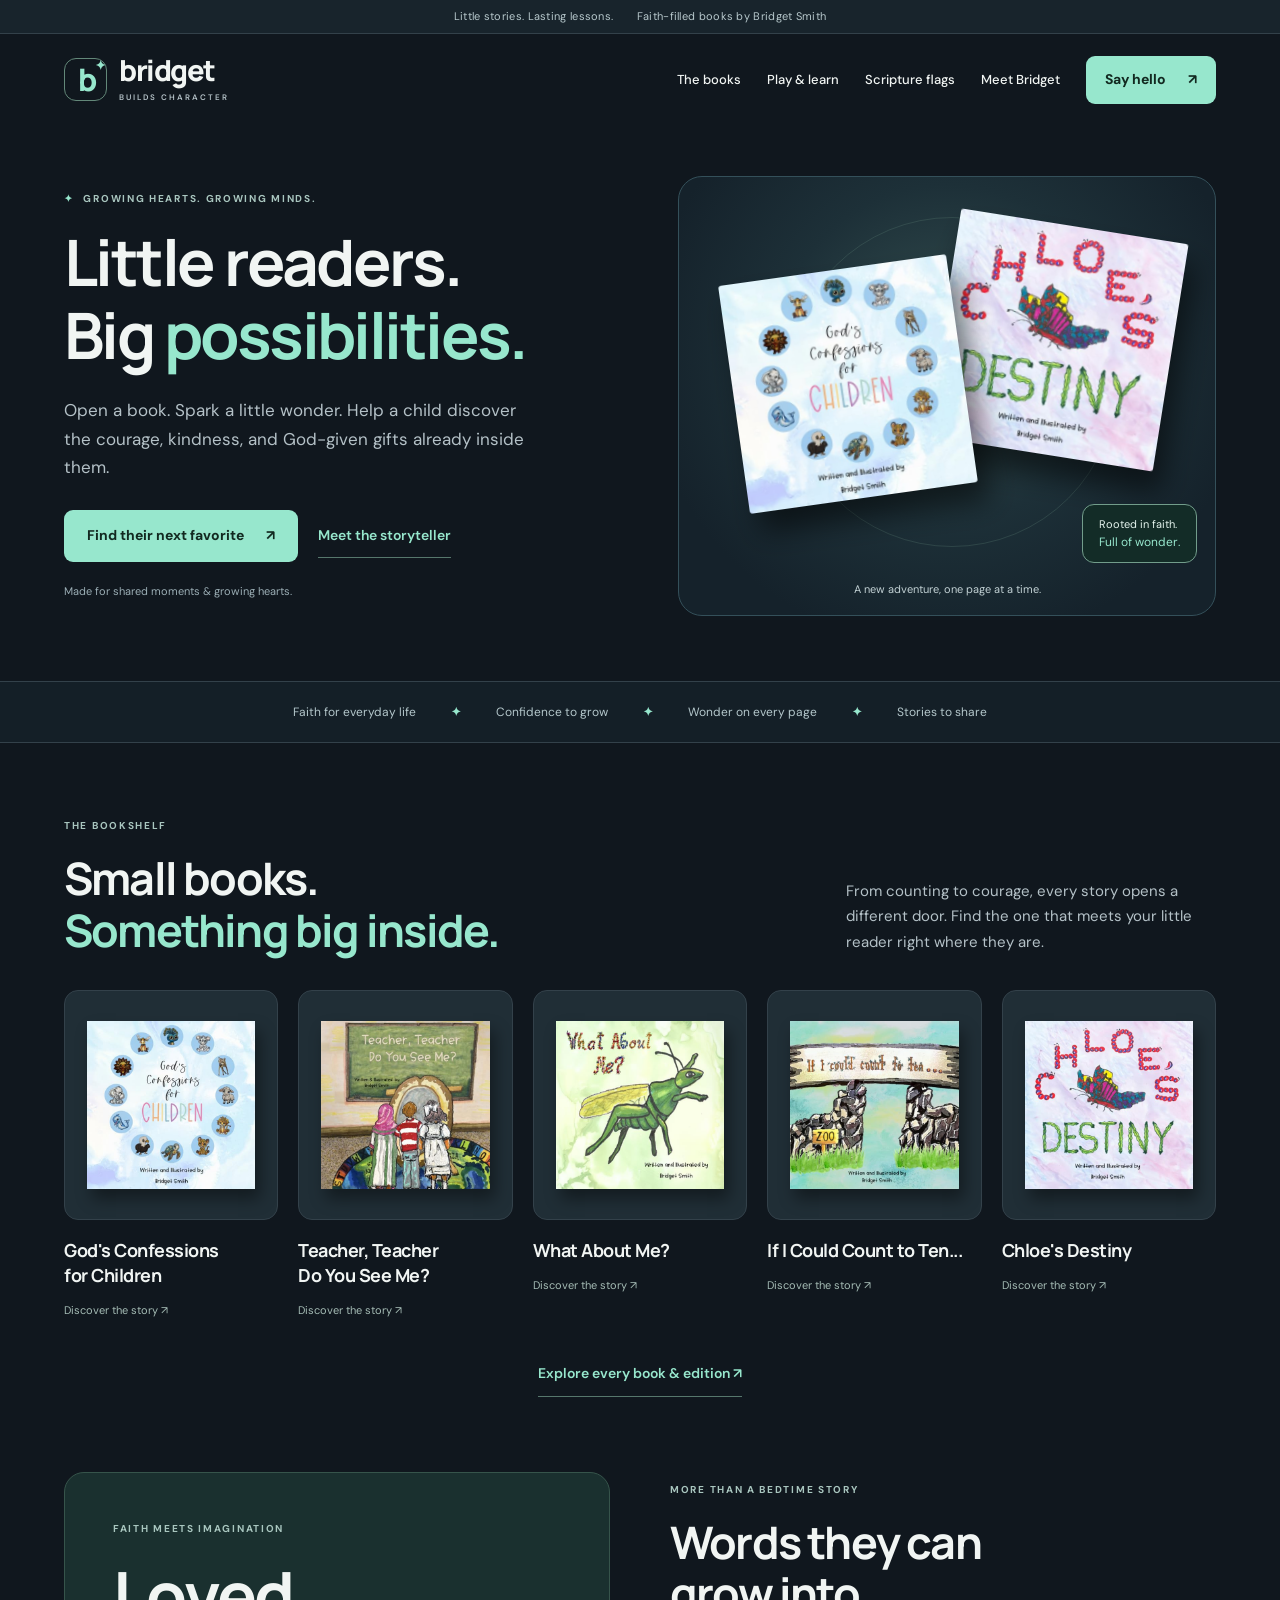
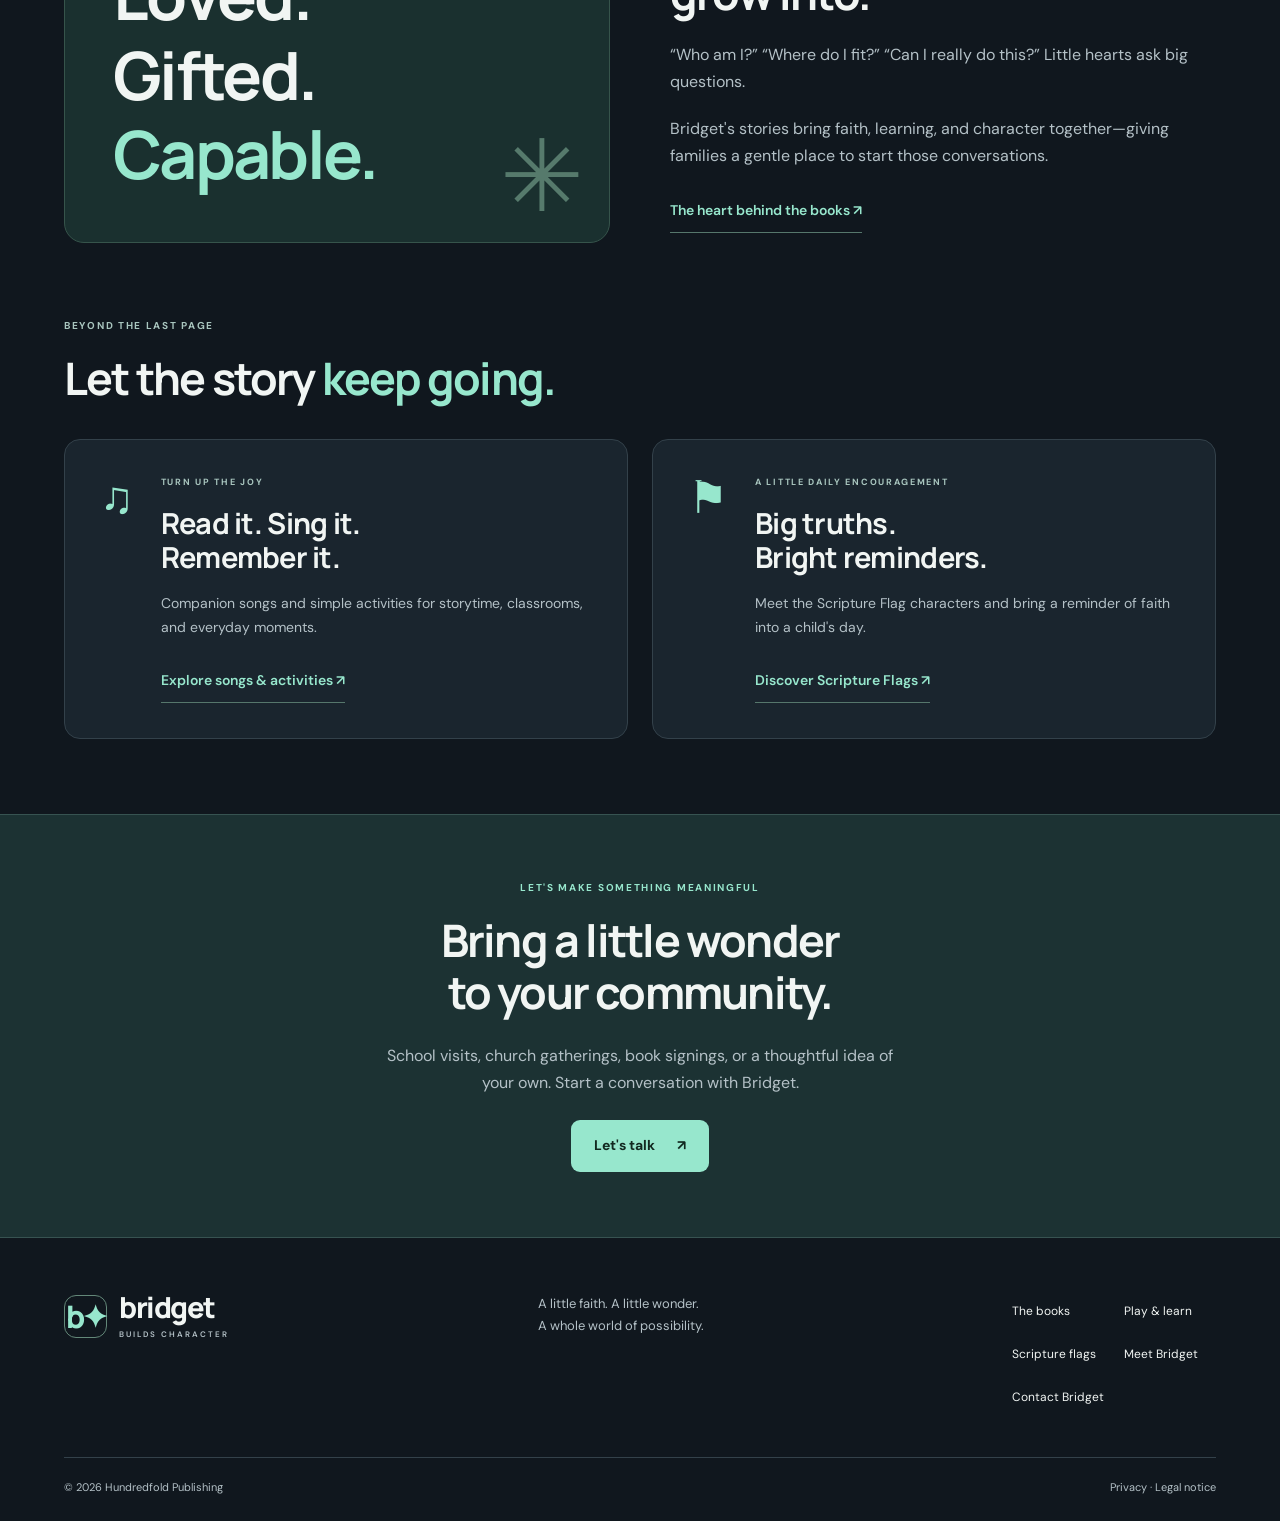
==== index.html @ 7b04f5db "Modernize with dark theme and mobile-first responsive layouts" ====
<!doctype html><html lang="en"><head><meta charset="utf-8"><meta name="viewport" content="width=device-width,initial-scale=1"><title>Little readers. Big possibilities. | Bridget Builds Character</title><meta name="description" content="Stories for little readers with big possibilities. Explore faith-filled children's books, songs and Scripture Flags by Bridget Smith."><meta name="theme-color" content="#10171e"><link rel="stylesheet" href="assets/style.css?v=dark-mobile-2"><script src="assets/app.js?v=dark-mobile-2" defer></script></head><body><a class="skip" href="#main">Skip to content</a><div class="announcement">Little stories. Lasting lessons. <span>Faith-filled books by Bridget Smith</span></div><header><a class="brand" href="index.html"><span class="brand-icon" aria-hidden="true">b<span>✦</span></span><span>bridget<span class="brand-sub">BUILDS CHARACTER</span></span></a><button class="menu" aria-label="Toggle navigation" aria-expanded="false" aria-controls="nav">Menu +</button><nav id="nav"><a href="books.html">The books</a><a href="activities.html">Play & learn</a><a href="scripture-flags.html">Scripture flags</a><a href="about.html">Meet Bridget</a><a class="button small" href="contact.html">Say hello <span>↗</span></a></nav></header><main id="main"><section class="hero"><div class="hero-copy"><div class="eyebrow"><span class="tiny-star">✦</span> GROWING HEARTS. GROWING MINDS.</div><h1>Little readers.<br>Big <em>possibilities.</em></h1><p>Open a book. Spark a little wonder. Help a child discover the courage, kindness, and God-given gifts already inside them.</p><div class="actions"><a class="button" href="books.html">Find their next favorite <span>↗</span></a><a class="text-link" href="about.html">Meet the storyteller</a></div><div class="hero-note">Made for shared moments & growing hearts.</div></div><div class="hero-art"><span class="hero-spark" aria-hidden="true">✳</span><div class="art-circle"></div><img class="hero-book back" src="assets/0998240729.jpg" alt="Chloe's Destiny book cover"><img class="hero-book front" src="assets/B0D6RMJ539.jpg" alt="God's Confessions for Children book cover"><div class="round-note">Rooted in faith.<br><em>Full of wonder.</em></div><span class="art-caption">A new adventure, one page at a time.</span></div></section><div class="ribbon"><span>Faith for everyday life</span><b>✦</b><span>Confidence to grow</span><b>✦</b><span>Wonder on every page</span><b>✦</b><span>Stories to share</span></div><section class="section"><div class="section-heading"><div><div class="eyebrow">THE BOOKSHELF</div><h2>Small books.<br><em>Something big inside.</em></h2></div><p>From counting to courage, every story opens a different door. Find the one that meets your little reader right where they are.</p></div><div class="shelf"><a class="shelf-book" href="books.html#gods-confessions"><div class="book-image"><img loading="lazy" src="assets/B0D6RMJ539.jpg" alt="God's Confessions for Children cover"></div><h3>God's Confessions for Children</h3><span>Discover the story ↗</span></a><a class="shelf-book" href="books.html#teacher"><div class="book-image"><img loading="lazy" src="assets/0998240745.jpg" alt="Teacher, Teacher Do You See Me? cover"></div><h3>Teacher, Teacher Do You See Me?</h3><span>Discover the story ↗</span></a><a class="shelf-book" href="books.html#what-about-me"><div class="book-image"><img loading="lazy" src="assets/0998240710.jpg" alt="What About Me? cover"></div><h3>What About Me?</h3><span>Discover the story ↗</span></a><a class="shelf-book" href="books.html#count-to-ten"><div class="book-image"><img loading="lazy" src="assets/0998240737.jpg" alt="If I Could Count to Ten... cover"></div><h3>If I Could Count to Ten...</h3><span>Discover the story ↗</span></a><a class="shelf-book" href="books.html#chloes-destiny"><div class="book-image"><img loading="lazy" src="assets/0998240729.jpg" alt="Chloe's Destiny cover"></div><h3>Chloe's Destiny</h3><span>Discover the story ↗</span></a></div><div class="center"><a class="text-link" href="books.html">Explore every book & edition ↗</a></div></section><section class="story-section"><div class="story-art"><span class="eyebrow">FAITH MEETS IMAGINATION</span><div class="big-word">Loved.<br>Gifted.<br><em>Capable.</em></div><span class="story-star" aria-hidden="true">✳</span></div><div class="story-copy"><div class="eyebrow">MORE THAN A BEDTIME STORY</div><h2>Words they can<br>grow into.</h2><p>“Who am I?” “Where do I fit?” “Can I really do this?” Little hearts ask big questions.</p><p>Bridget's stories bring faith, learning, and character together—giving families a gentle place to start those conversations.</p><a class="text-link" href="about.html">The heart behind the books ↗</a></div></section><section class="section play-section"><div class="section-heading"><div><div class="eyebrow">BEYOND THE LAST PAGE</div><h2>Let the story <em>keep going.</em></h2></div></div><div class="play-grid"><a href="activities.html" class="play-card peach"><span class="play-symbol" aria-hidden="true">♫</span><div><span class="eyebrow">TURN UP THE JOY</span><h3>Read it. Sing it.<br>Remember it.</h3><p>Companion songs and simple activities for storytime, classrooms, and everyday moments.</p><span class="text-link">Explore songs & activities ↗</span></div></a><a href="scripture-flags.html" class="play-card green"><span class="play-symbol" aria-hidden="true">⚑</span><div><span class="eyebrow">A LITTLE DAILY ENCOURAGEMENT</span><h3>Big truths.<br>Bright reminders.</h3><p>Meet the Scripture Flag characters and bring a reminder of faith into a child's day.</p><span class="text-link">Discover Scripture Flags ↗</span></div></a></div></section><section class="invitation"><span class="eyebrow">LET'S MAKE SOMETHING MEANINGFUL</span><h2>Bring a little wonder<br>to your community.</h2><p>School visits, church gatherings, book signings, or a thoughtful idea of your own. Start a conversation with Bridget.</p><a class="button light" href="contact.html">Let's talk <span>↗</span></a></section></main><footer><div class="footer-top"><a class="brand" href="index.html"><span class="brand-icon">b✦</span><span>bridget<span class="brand-sub">BUILDS CHARACTER</span></span></a><p>A little faith. A little wonder.<br>A whole world of possibility.</p><div><a href="books.html">The books</a><a href="activities.html">Play & learn</a><a href="scripture-flags.html">Scripture flags</a><a href="about.html">Meet Bridget</a><a href="contact.html">Contact Bridget</a></div></div><div class="footer-bottom"><span>© 2026 Hundredfold Publishing</span><span><a href="privacy-policy.html">Privacy</a> · <a href="legal-notice.html">Legal notice</a></span></div></footer></body></html>
---- assets/style.css ----
@import url('https://fonts.googleapis.com/css2?family=DM+Sans:wght@400;500;600;700&family=Manrope:wght@400;500;600;700;800&display=swap');
:root{color-scheme:dark;--paper:#10171e;--ink:#f1f5f3;--muted:#b4c1c7;--coral:#97e7cd;--line:#33414a;--surface:#1a252e;--radius:18px}*{box-sizing:border-box}html{scroll-behavior:smooth;scroll-padding-top:100px}body{margin:0;background:var(--paper);color:var(--ink);font:16px/1.7 'DM Sans',sans-serif}a{color:inherit;text-decoration:none}img{display:block;max-width:100%}button,input,select,textarea{font:inherit}button,a,input,textarea,select{-webkit-tap-highlight-color:transparent}a:focus-visible,button:focus-visible,input:focus-visible,textarea:focus-visible,select:focus-visible{outline:3px solid var(--coral);outline-offset:5px}h1,h2,h3,p{margin:0}h1,h2,h3,.big-word{font-family:Manrope,sans-serif;font-weight:700;line-height:1.15;letter-spacing:-.04em;text-wrap:balance}h1{font-size:clamp(42px,5vw,72px)}h2{font-size:clamp(30px,3.5vw,48px)}h3{font-size:24px;letter-spacing:-.025em}em{font-style:normal;color:var(--coral)}p{color:var(--muted)}.announcement{padding:7px 20px;text-align:center;color:#b7c8cc;background:#18242c;font-size:11px;letter-spacing:.3px;border-bottom:1px solid var(--line)}.announcement span{margin-left:20px}.brand{display:flex;align-items:center;gap:12px;font:800 29px/1 Manrope,sans-serif;letter-spacing:-1.5px}.brand-icon{display:grid;place-items:center;font-size:31px;position:relative;width:43px;height:43px;border:1px solid #638879;border-radius:12px;color:var(--coral);letter-spacing:-3px}.brand-icon span{font-size:13px;position:absolute;right:3px;top:0}.brand-sub{display:block;font:600 8px/1.4 'DM Sans',sans-serif;letter-spacing:2px;margin-top:7px;color:#b4c1c7}header{max-width:1440px;margin:auto;padding:22px 5%;display:flex;align-items:center;justify-content:space-between;gap:24px;position:relative;z-index:10}nav{display:flex;align-items:center;gap:26px;font-size:13px;font-weight:500}nav>a{min-height:44px;display:flex;align-items:center}nav a:hover,nav [aria-current]{color:var(--coral)}.button,.btn{display:inline-flex;align-items:center;justify-content:center;gap:22px;min-height:48px;padding:13px 22px;border:1px solid transparent;border-radius:9px;background:var(--coral);color:#122920;font-weight:700;font-size:14px;cursor:pointer;transition:background .2s,transform .2s}.button:hover,.btn:hover{background:#b7f3df;color:#122920;transform:translateY(-2px)}.small{padding:10px 18px}.text-link,.link-arrow{display:inline-flex;align-items:center;min-height:44px;font-weight:600;font-size:14px;color:var(--coral);border-bottom:1px solid #56776c}.menu{display:none}.eyebrow{display:block;font-size:10px;line-height:1.6;font-weight:700;letter-spacing:1.7px;color:#a9c6bf;margin-bottom:18px}.tiny-star{color:var(--coral);margin-right:6px}.hero{max-width:1440px;margin:auto;padding:50px 5% 65px;display:grid;grid-template-columns:1.05fr 1fr;align-items:center;gap:50px}.hero h1{margin-bottom:24px}.hero-copy>p{font-size:17px;max-width:470px}.actions{display:flex;flex-wrap:wrap;align-items:center;gap:20px;margin-top:28px}.hero-note{font-size:11px;color:#9baeb5;margin-top:20px}.hero-art{position:relative;height:440px;isolation:isolate;background:radial-gradient(ellipse at 50% 40%,#344f50 0%,#1d3038 45%,#15222b 80%);border:1px solid #34505a;border-radius:24px;overflow:hidden}.art-circle{position:absolute;width:330px;height:330px;border:1px solid #54756c55;border-radius:50%;left:20%;top:40px;z-index:-1}.hero-book{position:absolute;width:43%;border-radius:3px;filter:drop-shadow(10px 20px 14px #0008)}.hero-book.front{left:10%;top:92px;transform:rotate(-8deg);z-index:2}.hero-book.back{right:8%;top:48px;transform:rotate(9deg)}.hero-spark{display:none}.round-note{position:absolute;right:18px;bottom:52px;padding:11px 16px;background:#132c27;border:1px solid #729d8b;border-radius:12px;z-index:3;font-size:11px;line-height:1.5;color:#e4f3ed}.round-note em{font-size:12px}.art-caption{position:absolute;bottom:16px;left:0;width:100%;text-align:center;font-size:11px;color:#c2d1d4}.ribbon{display:flex;justify-content:center;gap:35px;border-block:1px solid var(--line);padding:20px 5%;font-size:12px;color:#b4c7cb;background:#141f27}.ribbon b{color:var(--coral)}.section{max-width:1440px;padding:75px 5%;margin:auto}.section-heading{display:flex;justify-content:space-between;align-items:end;gap:55px;margin-bottom:35px}.section-heading>p{max-width:370px;font-size:15px}.shelf{display:grid;grid-template-columns:repeat(5,minmax(0,1fr));gap:20px}.shelf-book{display:block;min-width:0}.book-image{display:flex;align-items:center;justify-content:center;height:230px;padding:22px;background:#202e36;border:1px solid var(--line);border-radius:14px;margin-bottom:18px;transition:background .2s}.book-image img{max-height:190px;box-shadow:5px 10px 15px #0006;transition:transform .2s}.shelf-book:hover .book-image{background:#2c4247}.shelf-book:hover img{transform:translateY(-5px)}.shelf-book h3{font-size:18px;line-height:1.4;letter-spacing:-.5px;margin-bottom:7px}.shelf-book>span{font-size:11px;color:#a5bcb5}.center{text-align:center;margin-top:30px}.story-section{display:grid;grid-template-columns:1fr 1fr;gap:60px;max-width:1440px;margin:auto;padding:0 5%;align-items:center}.story-art{position:relative;padding:48px;background:#1a302f;border:1px solid #36544b;border-radius:20px;overflow:hidden}.big-word{font-size:clamp(45px,5.2vw,72px);line-height:1.2}.story-star{position:absolute;right:25px;bottom:15px;font-size:100px;color:#567a6c;line-height:1}.story-copy h2{margin-bottom:22px}.story-copy p{margin-bottom:20px}.play-grid{display:grid;grid-template-columns:1fr 1fr;gap:24px}.play-card{display:flex;gap:27px;padding:35px;background:var(--surface);border:1px solid var(--line);border-radius:16px;transition:border-color .2s}.play-card:hover{border-color:var(--coral)}.play-symbol{font-size:45px;color:var(--coral);line-height:1}.play-card h3{font-size:29px;margin-bottom:18px}.play-card p{font-size:14px;margin-bottom:20px}.play-card .eyebrow{font-size:9px}.invitation{background:#1c3233;border-block:1px solid #375351;text-align:center;padding:65px 20px}.invitation p{max-width:540px;margin:24px auto}.invitation .eyebrow{color:var(--coral)}footer{max-width:1440px;margin:auto;padding:55px 5% 25px}.footer-top{display:flex;justify-content:space-between;gap:40px;padding-bottom:40px;align-items:start}.footer-top p{font-size:13px}.footer-top>div{display:grid;grid-template-columns:1fr 1fr;gap:5px 20px;font-size:12px}.footer-top>div a{min-height:38px;display:flex;align-items:center}.footer-bottom{display:flex;justify-content:space-between;border-top:1px solid var(--line);padding-top:20px;font-size:11px;color:var(--muted)}.page-intro,.page-hero{max-width:1440px;margin:auto;padding:50px 5% 35px}.page-intro p,.page-hero p{max-width:650px;margin-top:25px}.book-list{padding-top:0}.book-detail{display:grid;grid-template-columns:280px 1fr;gap:65px;align-items:center;padding:50px 0;border-top:1px solid var(--line);scroll-margin-top:25px}.book-detail .cover{padding:30px;background:var(--surface);border:1px solid var(--line);border-radius:16px;display:flex;justify-content:center}.cover img{max-height:290px;box-shadow:6px 10px 14px #0008}.book-detail h2{font-size:36px;margin-bottom:20px}.book-detail p{max-width:650px}.tags{display:flex;flex-wrap:wrap;gap:10px;margin-top:18px}.tag{font-size:11px;border:1px solid #496159;border-radius:6px;padding:3px 10px;color:#c5d8ce}.btn-outline{background:transparent;color:var(--coral);border:1px solid #608f7f}.edition-box{margin-top:24px;font-size:13px}.edition-links{display:flex;gap:22px;margin-top:5px}.featured-book{display:grid;grid-template-columns:180px 1fr;gap:40px;padding:32px;border:1px solid var(--line);border-radius:16px;background:var(--surface)}.featured-book p{margin:20px 0}.featured-book img{max-height:250px}.media-grid{display:grid;grid-template-columns:repeat(3,minmax(0,1fr));gap:35px 24px}.media-thumb{position:relative;aspect-ratio:16/10;overflow:hidden;border-radius:12px;background:var(--surface)}.media-thumb img{width:100%;height:100%;object-fit:cover}.play-button{position:absolute;left:calc(50% - 24px);top:calc(50% - 24px);width:48px;height:48px;border-radius:50%;background:var(--coral);color:#123327;display:grid;place-items:center}.media-card h3{font-size:22px;margin:18px 0 10px}.media-card p{font-size:14px}.activity-heading{margin-top:70px}.activity-grid{display:grid;grid-template-columns:repeat(3,1fr);gap:35px}.activity-grid article{padding-top:20px;border-top:1px solid var(--line)}.activity-grid span{color:var(--coral)}.activity-grid h3{margin:15px 0}.flag-grid{display:grid;grid-template-columns:repeat(3,minmax(0,1fr));gap:22px}.flag-card{padding:28px;border:1px solid var(--line);border-radius:14px;background:var(--surface)}.flag-symbol{display:grid;place-items:center;width:44px;height:44px;background:#29443d;color:var(--coral);font-weight:700;border-radius:10px}.animal{font-size:12px;color:#b7cbbf;margin:18px 0 10px}.flag-card h3{font-size:23px;margin-bottom:16px}.flag-card p{font-size:14px;margin-bottom:20px}.contact-grid{display:grid;grid-template-columns:1fr 1fr;gap:65px;padding-top:20px}.contact-grid h2{font-size:34px;margin-bottom:20px}.contact-grid p{margin-bottom:20px}.email{overflow-wrap:anywhere;font-size:15px;color:var(--coral)}.contact-note{border-top:1px solid var(--line);margin-top:30px;padding-top:25px;font-size:14px;line-height:2.4}form{padding:30px;background:var(--surface);border:1px solid var(--line);border-radius:16px}label{display:block;font-size:13px;font-weight:600;margin-bottom:7px}input,textarea,select{display:block;width:100%;background:#111c24;border:1px solid #57666f;border-radius:8px;padding:12px;margin-bottom:18px;color:var(--ink);font-size:16px}textarea{resize:vertical}.form-note{font-size:12px}.skip{position:absolute;top:-100px;z-index:30;padding:10px;background:var(--coral);color:#112820}.skip:focus{top:0}.container{max-width:1100px;margin:auto}.section .container h2{margin:25px 0}.section .container p{margin:15px 0}.section .container a{color:var(--coral);text-decoration:underline}
@media(max-width:1050px){nav{gap:16px;font-size:12px}.hero{gap:30px}.hero-art{height:380px}.hero-book.front{top:85px}.book-image{height:210px;padding:16px}.book-image img{max-height:175px}.story-section{gap:35px}.story-art{padding:35px}.play-card{padding:28px;gap:20px}.play-symbol{font-size:32px}.book-detail{gap:35px}}
@media(max-width:800px){header{padding:16px 5%;position:sticky;top:0;background:#10171ef5;backdrop-filter:blur(14px);border-bottom:1px solid var(--line)}.brand{font-size:24px;gap:10px}.brand-icon{width:36px;height:36px;font-size:26px}.brand-sub{font-size:7px;letter-spacing:1.6px}.menu{display:block;min-height:44px;min-width:72px;color:var(--ink);background:#23333c;border:1px solid #4b5f68;border-radius:8px;font-size:13px;font-weight:600}nav{display:none;position:absolute;top:100%;left:0;right:0;padding:12px 5% 22px;background:#15212a;border-bottom:1px solid #50616a;box-shadow:0 16px 24px #0006;font-size:15px;gap:4px}nav.open{display:flex;flex-direction:column;align-items:stretch}nav>a{padding:8px 10px;min-height:48px}nav .button{margin-top:8px}.announcement{font-size:10px}.announcement span{display:none}.hero{grid-template-columns:1fr;gap:28px;padding:30px 5% 36px}.hero h1{font-size:clamp(35px,9vw,52px);letter-spacing:-1.5px;line-height:1.12;margin-bottom:17px}.hero-copy>p{font-size:15px;line-height:1.7;max-width:570px}.hero .eyebrow{font-size:9px;letter-spacing:1.3px;margin-bottom:14px}.hero .actions{margin-top:20px;gap:12px;display:grid;grid-template-columns:1fr}.hero .button{width:100%;justify-content:space-between}.hero .text-link{justify-self:center;font-size:13px;min-height:40px}.hero-note{display:none}.hero-art{width:100%;max-width:490px;height:auto;aspect-ratio:1.45;margin:auto;border-radius:16px}.hero-book.front{width:35%;top:17%;left:15%}.hero-book.back{width:34%;right:17%;top:10%}.art-circle{width:220px;height:220px;top:0;left:23%}.round-note{bottom:33px;right:12px;font-size:9px;padding:7px 10px;border-radius:8px}.round-note em{font-size:10px}.art-caption{font-size:9px;bottom:9px}.ribbon{padding:15px 5%;gap:12px;display:grid;grid-template-columns:1fr 1fr;text-align:center;font-size:10px}.ribbon b{display:none}.section{padding:44px 5%}.section-heading{display:block;margin-bottom:26px}.section-heading>p{margin-top:16px;font-size:14px}.eyebrow{font-size:9px;margin-bottom:12px}h2{font-size:30px}h2 br{display:none}.shelf{grid-template-columns:repeat(2,minmax(0,1fr));gap:25px 14px}.book-image{height:210px;padding:19px 14px;border-radius:12px;margin-bottom:12px}.book-image img{max-height:173px}.shelf-book h3{font-size:16px;line-height:1.35;letter-spacing:-.3px}.shelf-book>span{font-size:10px}.shelf-book:last-child{grid-column:auto;max-width:none}.center{margin-top:24px}.story-section{grid-template-columns:1fr;gap:25px;padding:0 5%}.story-art{padding:30px;border-radius:16px}.big-word{font-size:47px;line-height:1.15}.story-star{font-size:85px}.story-copy h2{margin-bottom:18px}.story-copy p{font-size:15px;margin-bottom:16px}.play-grid{grid-template-columns:1fr;gap:16px}.play-card{padding:25px;gap:20px}.play-card h3{font-size:25px}.play-card p{font-size:14px}.play-symbol{font-size:30px}.play-card .eyebrow{font-size:8px;letter-spacing:1px}.invitation{padding:45px 5%}.invitation h2{font-size:32px}.invitation p{font-size:14px;margin:20px auto}.footer-top{flex-direction:column;gap:24px;padding-bottom:25px}.footer-top>div{width:100%;font-size:13px;gap:5px 20px}.footer-top>div a{min-height:44px}.footer-bottom{gap:15px;font-size:10px;flex-wrap:wrap}footer{padding:35px 5% 20px}.page-intro,.page-hero{padding:30px 5%}.page-intro h1,.page-hero h1{font-size:clamp(33px,8.5vw,48px);letter-spacing:-1.3px}.page-intro p,.page-hero p{font-size:15px;margin-top:18px}.book-list{padding-top:0}.book-detail{grid-template-columns:1fr;gap:25px;padding:30px 0}.book-detail .cover{width:100%;max-width:280px;margin:auto;padding:24px}.cover img{max-height:240px}.book-detail h2{font-size:29px}.book-detail p{font-size:15px}.book-detail .actions{gap:10px;margin-top:20px}.book-detail .btn{flex:1;padding:12px 16px}.featured-book{grid-template-columns:1fr;gap:25px;padding:25px}.featured-book img{margin:auto;max-height:230px}.media-grid{grid-template-columns:1fr;gap:28px}.media-thumb{aspect-ratio:16/9}.media-card h3{font-size:22px;margin:14px 0 8px}.activity-heading{margin-top:45px}.activity-grid{grid-template-columns:1fr;gap:24px}.flag-grid{grid-template-columns:1fr;gap:16px}.flag-card{padding:24px}.flag-card h3{font-size:23px}.contact-grid{grid-template-columns:1fr;gap:30px;padding-top:0}.contact-grid h2{font-size:28px}.contact-grid p{font-size:14px}.email{font-size:14px}.contact-note{margin-top:22px;padding-top:20px}form{padding:22px}form .button{width:100%}.text-link,.link-arrow{font-size:13px}}
@media(min-width:520px) and (max-width:800px){.hero .actions{display:flex}.hero .button{width:auto}.hero-art{max-width:440px}.shelf{grid-template-columns:repeat(3,minmax(0,1fr))}.flag-grid,.media-grid{grid-template-columns:repeat(2,minmax(0,1fr))}}
@media(max-width:360px){.hero h1{font-size:33px}.book-image{height:180px;padding:15px 12px}.book-image img{max-height:150px}.play-card{padding:22px 18px;gap:14px}.round-note{right:8px;bottom:26px}.art-caption{font-size:8px}.brand{font-size:22px}}
@media(prefers-reduced-motion:reduce){html{scroll-behavior:auto}*{transition:none!important}}
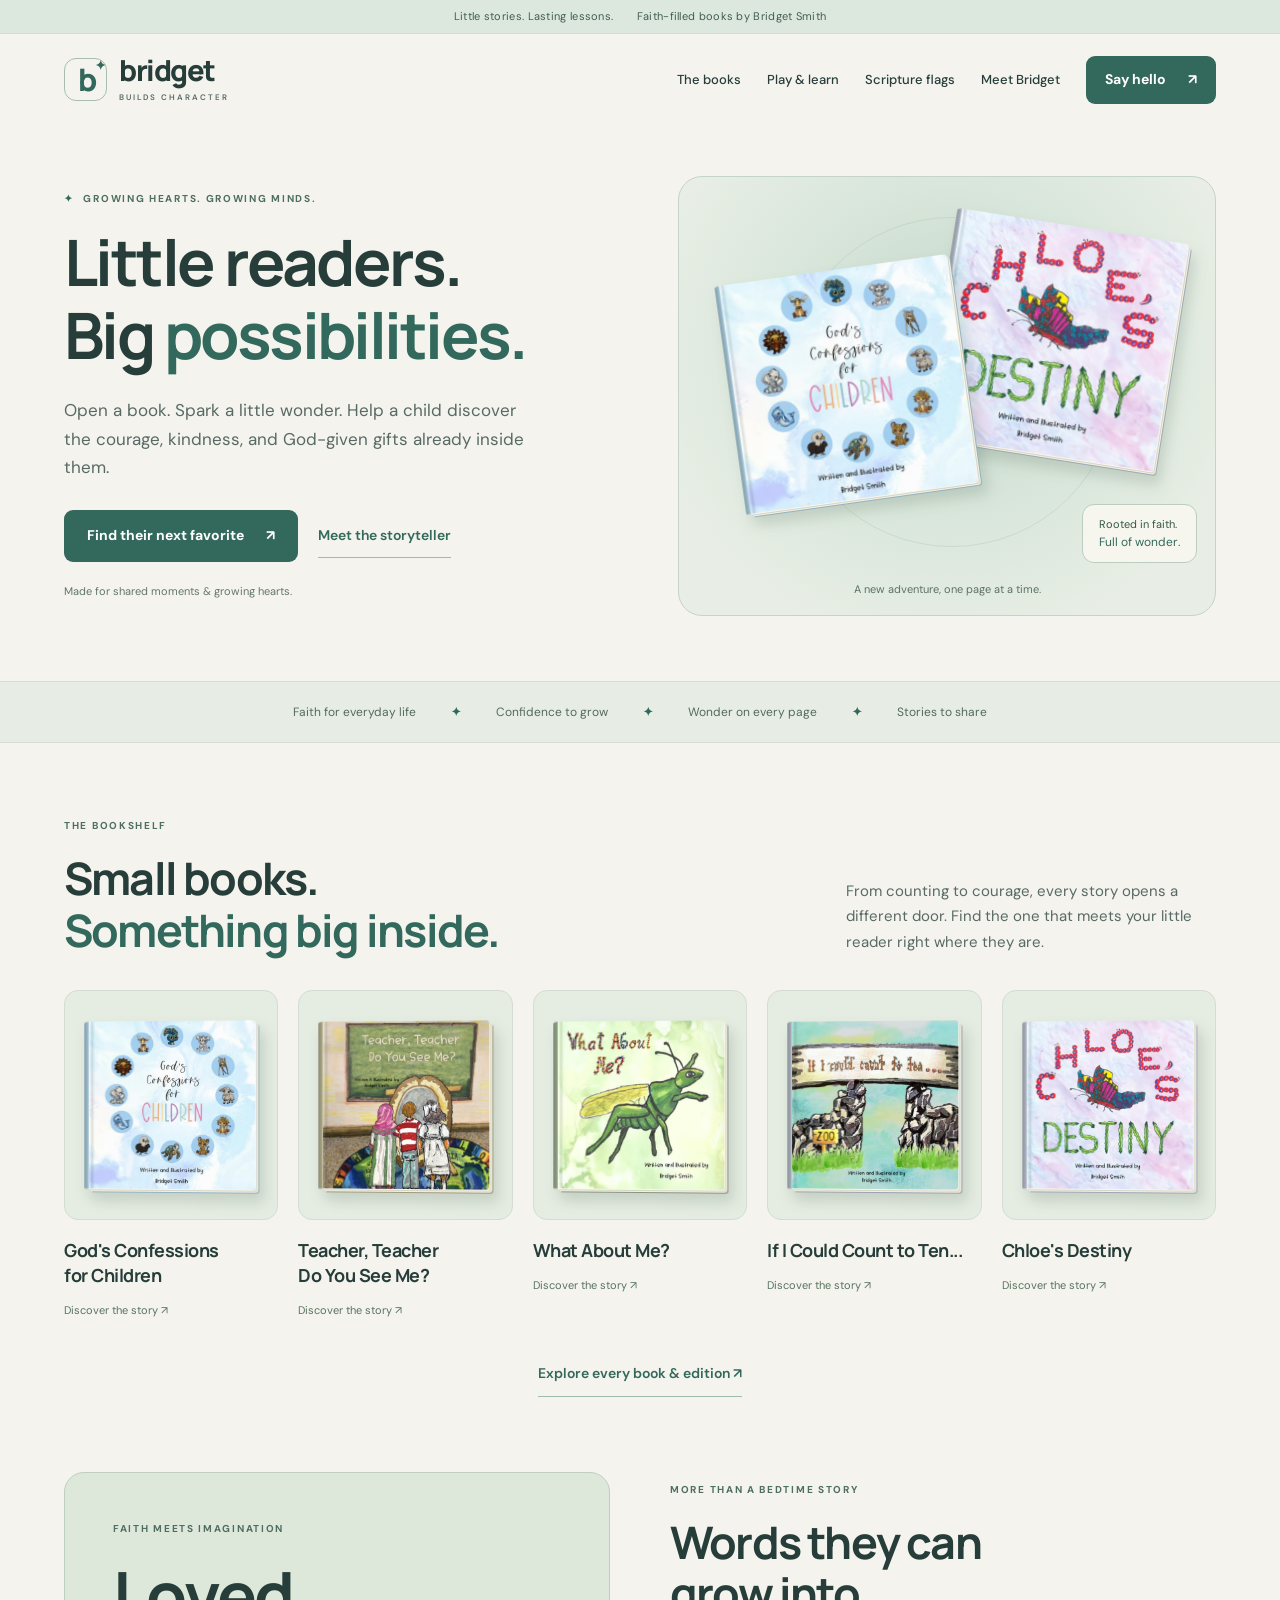
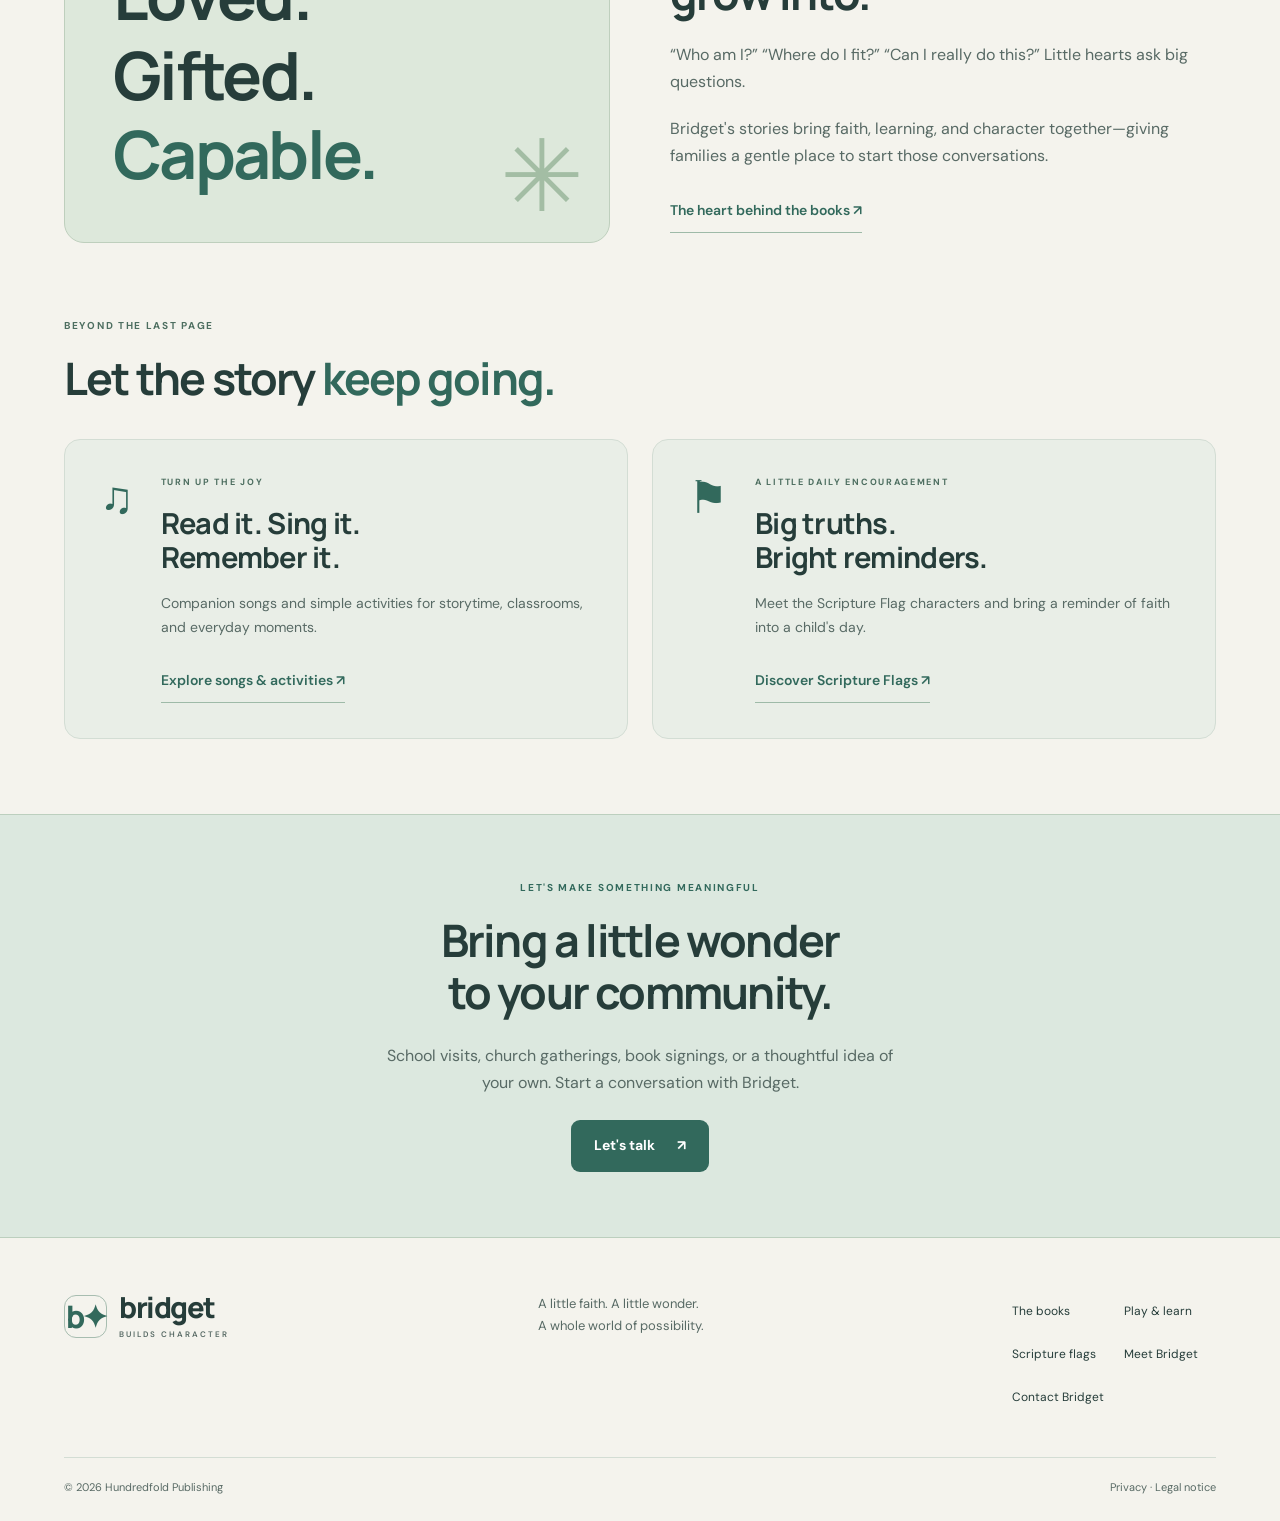
==== commit 9f0e2e4a: "Lighten palette to ivory and sage and add subtle book bindings and depth" ====
--- a/index.html
+++ b/index.html
@@ -1 +1 @@
-<!doctype html><html lang="en"><head><meta charset="utf-8"><meta name="viewport" content="width=device-width,initial-scale=1"><title>Little readers. Big possibilities. | Bridget Builds Character</title><meta name="description" content="Stories for little readers with big possibilities. Explore faith-filled children's books, songs and Scripture Flags by Bridget Smith."><meta name="theme-color" content="#10171e"><link rel="stylesheet" href="assets/style.css?v=dark-mobile-2"><script src="assets/app.js?v=dark-mobile-2" defer></script></head><body><a class="skip" href="#main">Skip to content</a><div class="announcement">Little stories. Lasting lessons. <span>Faith-filled books by Bridget Smith</span></div><header><a class="brand" href="index.html"><span class="brand-icon" aria-hidden="true">b<span>✦</span></span><span>bridget<span class="brand-sub">BUILDS CHARACTER</span></span></a><button class="menu" aria-label="Toggle navigation" aria-expanded="false" aria-controls="nav">Menu +</button><nav id="nav"><a href="books.html">The books</a><a href="activities.html">Play & learn</a><a href="scripture-flags.html">Scripture flags</a><a href="about.html">Meet Bridget</a><a class="button small" href="contact.html">Say hello <span>↗</span></a></nav></header><main id="main"><section class="hero"><div class="hero-copy"><div class="eyebrow"><span class="tiny-star">✦</span> GROWING HEARTS. GROWING MINDS.</div><h1>Little readers.<br>Big <em>possibilities.</em></h1><p>Open a book. Spark a little wonder. Help a child discover the courage, kindness, and God-given gifts already inside them.</p><div class="actions"><a class="button" href="books.html">Find their next favorite <span>↗</span></a><a class="text-link" href="about.html">Meet the storyteller</a></div><div class="hero-note">Made for shared moments & growing hearts.</div></div><div class="hero-art"><span class="hero-spark" aria-hidden="true">✳</span><div class="art-circle"></div><img class="hero-book back" src="assets/0998240729.jpg" alt="Chloe's Destiny book cover"><img class="hero-book front" src="assets/B0D6RMJ539.jpg" alt="God's Confessions for Children book cover"><div class="round-note">Rooted in faith.<br><em>Full of wonder.</em></div><span class="art-caption">A new adventure, one page at a time.</span></div></section><div class="ribbon"><span>Faith for everyday life</span><b>✦</b><span>Confidence to grow</span><b>✦</b><span>Wonder on every page</span><b>✦</b><span>Stories to share</span></div><section class="section"><div class="section-heading"><div><div class="eyebrow">THE BOOKSHELF</div><h2>Small books.<br><em>Something big inside.</em></h2></div><p>From counting to courage, every story opens a different door. Find the one that meets your little reader right where they are.</p></div><div class="shelf"><a class="shelf-book" href="books.html#gods-confessions"><div class="book-image"><img loading="lazy" src="assets/B0D6RMJ539.jpg" alt="God's Confessions for Children cover"></div><h3>God's Confessions for Children</h3><span>Discover the story ↗</span></a><a class="shelf-book" href="books.html#teacher"><div class="book-image"><img loading="lazy" src="assets/0998240745.jpg" alt="Teacher, Teacher Do You See Me? cover"></div><h3>Teacher, Teacher Do You See Me?</h3><span>Discover the story ↗</span></a><a class="shelf-book" href="books.html#what-about-me"><div class="book-image"><img loading="lazy" src="assets/0998240710.jpg" alt="What About Me? cover"></div><h3>What About Me?</h3><span>Discover the story ↗</span></a><a class="shelf-book" href="books.html#count-to-ten"><div class="book-image"><img loading="lazy" src="assets/0998240737.jpg" alt="If I Could Count to Ten... cover"></div><h3>If I Could Count to Ten...</h3><span>Discover the story ↗</span></a><a class="shelf-book" href="books.html#chloes-destiny"><div class="book-image"><img loading="lazy" src="assets/0998240729.jpg" alt="Chloe's Destiny cover"></div><h3>Chloe's Destiny</h3><span>Discover the story ↗</span></a></div><div class="center"><a class="text-link" href="books.html">Explore every book & edition ↗</a></div></section><section class="story-section"><div class="story-art"><span class="eyebrow">FAITH MEETS IMAGINATION</span><div class="big-word">Loved.<br>Gifted.<br><em>Capable.</em></div><span class="story-star" aria-hidden="true">✳</span></div><div class="story-copy"><div class="eyebrow">MORE THAN A BEDTIME STORY</div><h2>Words they can<br>grow into.</h2><p>“Who am I?” “Where do I fit?” “Can I really do this?” Little hearts ask big questions.</p><p>Bridget's stories bring faith, learning, and character together—giving families a gentle place to start those conversations.</p><a class="text-link" href="about.html">The heart behind the books ↗</a></div></section><section class="section play-section"><div class="section-heading"><div><div class="eyebrow">BEYOND THE LAST PAGE</div><h2>Let the story <em>keep going.</em></h2></div></div><div class="play-grid"><a href="activities.html" class="play-card peach"><span class="play-symbol" aria-hidden="true">♫</span><div><span class="eyebrow">TURN UP THE JOY</span><h3>Read it. Sing it.<br>Remember it.</h3><p>Companion songs and simple activities for storytime, classrooms, and everyday moments.</p><span class="text-link">Explore songs & activities ↗</span></div></a><a href="scripture-flags.html" class="play-card green"><span class="play-symbol" aria-hidden="true">⚑</span><div><span class="eyebrow">A LITTLE DAILY ENCOURAGEMENT</span><h3>Big truths.<br>Bright reminders.</h3><p>Meet the Scripture Flag characters and bring a reminder of faith into a child's day.</p><span class="text-link">Discover Scripture Flags ↗</span></div></a></div></section><section class="invitation"><span class="eyebrow">LET'S MAKE SOMETHING MEANINGFUL</span><h2>Bring a little wonder<br>to your community.</h2><p>School visits, church gatherings, book signings, or a thoughtful idea of your own. Start a conversation with Bridget.</p><a class="button light" href="contact.html">Let's talk <span>↗</span></a></section></main><footer><div class="footer-top"><a class="brand" href="index.html"><span class="brand-icon">b✦</span><span>bridget<span class="brand-sub">BUILDS CHARACTER</span></span></a><p>A little faith. A little wonder.<br>A whole world of possibility.</p><div><a href="books.html">The books</a><a href="activities.html">Play & learn</a><a href="scripture-flags.html">Scripture flags</a><a href="about.html">Meet Bridget</a><a href="contact.html">Contact Bridget</a></div></div><div class="footer-bottom"><span>© 2026 Hundredfold Publishing</span><span><a href="privacy-policy.html">Privacy</a> · <a href="legal-notice.html">Legal notice</a></span></div></footer></body></html>+<!doctype html><html lang="en"><head><meta charset="utf-8"><meta name="viewport" content="width=device-width,initial-scale=1"><title>Little readers. Big possibilities. | Bridget Builds Character</title><meta name="description" content="Stories for little readers with big possibilities. Explore faith-filled children's books, songs and Scripture Flags by Bridget Smith."><meta name="theme-color" content="#f4f3ed"><link rel="stylesheet" href="assets/style.css?v=sage-books-3"><script src="assets/app.js?v=sage-books-3" defer></script></head><body><a class="skip" href="#main">Skip to content</a><div class="announcement">Little stories. Lasting lessons. <span>Faith-filled books by Bridget Smith</span></div><header><a class="brand" href="index.html"><span class="brand-icon" aria-hidden="true">b<span>✦</span></span><span>bridget<span class="brand-sub">BUILDS CHARACTER</span></span></a><button class="menu" aria-label="Toggle navigation" aria-expanded="false" aria-controls="nav">Menu +</button><nav id="nav"><a href="books.html">The books</a><a href="activities.html">Play & learn</a><a href="scripture-flags.html">Scripture flags</a><a href="about.html">Meet Bridget</a><a class="button small" href="contact.html">Say hello <span>↗</span></a></nav></header><main id="main"><section class="hero"><div class="hero-copy"><div class="eyebrow"><span class="tiny-star">✦</span> GROWING HEARTS. GROWING MINDS.</div><h1>Little readers.<br>Big <em>possibilities.</em></h1><p>Open a book. Spark a little wonder. Help a child discover the courage, kindness, and God-given gifts already inside them.</p><div class="actions"><a class="button" href="books.html">Find their next favorite <span>↗</span></a><a class="text-link" href="about.html">Meet the storyteller</a></div><div class="hero-note">Made for shared moments & growing hearts.</div></div><div class="hero-art"><span class="hero-spark" aria-hidden="true">✳</span><div class="art-circle"></div><span class="book-object hero-book back" style="--binding:#b6bac9"><img src="assets/0998240729.jpg" alt="Chloe's Destiny book cover"></span><span class="book-object hero-book front" style="--binding:#a7c7d9"><img src="assets/B0D6RMJ539.jpg" alt="God's Confessions for Children book cover"></span><div class="round-note">Rooted in faith.<br><em>Full of wonder.</em></div><span class="art-caption">A new adventure, one page at a time.</span></div></section><div class="ribbon"><span>Faith for everyday life</span><b>✦</b><span>Confidence to grow</span><b>✦</b><span>Wonder on every page</span><b>✦</b><span>Stories to share</span></div><section class="section"><div class="section-heading"><div><div class="eyebrow">THE BOOKSHELF</div><h2>Small books.<br><em>Something big inside.</em></h2></div><p>From counting to courage, every story opens a different door. Find the one that meets your little reader right where they are.</p></div><div class="shelf"><a class="shelf-book" href="books.html#gods-confessions"><div class="book-image"><span class="book-object " style="--binding:#a7c7d9"><img loading="lazy" src="assets/B0D6RMJ539.jpg" alt="God's Confessions for Children cover"></span></div><h3>God's Confessions for Children</h3><span>Discover the story ↗</span></a><a class="shelf-book" href="books.html#teacher"><div class="book-image"><span class="book-object " style="--binding:#b3ac87"><img loading="lazy" src="assets/0998240745.jpg" alt="Teacher, Teacher Do You See Me? cover"></span></div><h3>Teacher, Teacher Do You See Me?</h3><span>Discover the story ↗</span></a><a class="shelf-book" href="books.html#what-about-me"><div class="book-image"><span class="book-object " style="--binding:#99a58a"><img loading="lazy" src="assets/0998240710.jpg" alt="What About Me? cover"></span></div><h3>What About Me?</h3><span>Discover the story ↗</span></a><a class="shelf-book" href="books.html#count-to-ten"><div class="book-image"><span class="book-object " style="--binding:#b0b4c2"><img loading="lazy" src="assets/0998240737.jpg" alt="If I Could Count to Ten... cover"></span></div><h3>If I Could Count to Ten...</h3><span>Discover the story ↗</span></a><a class="shelf-book" href="books.html#chloes-destiny"><div class="book-image"><span class="book-object " style="--binding:#b6bac9"><img loading="lazy" src="assets/0998240729.jpg" alt="Chloe's Destiny cover"></span></div><h3>Chloe's Destiny</h3><span>Discover the story ↗</span></a></div><div class="center"><a class="text-link" href="books.html">Explore every book & edition ↗</a></div></section><section class="story-section"><div class="story-art"><span class="eyebrow">FAITH MEETS IMAGINATION</span><div class="big-word">Loved.<br>Gifted.<br><em>Capable.</em></div><span class="story-star" aria-hidden="true">✳</span></div><div class="story-copy"><div class="eyebrow">MORE THAN A BEDTIME STORY</div><h2>Words they can<br>grow into.</h2><p>“Who am I?” “Where do I fit?” “Can I really do this?” Little hearts ask big questions.</p><p>Bridget's stories bring faith, learning, and character together—giving families a gentle place to start those conversations.</p><a class="text-link" href="about.html">The heart behind the books ↗</a></div></section><section class="section play-section"><div class="section-heading"><div><div class="eyebrow">BEYOND THE LAST PAGE</div><h2>Let the story <em>keep going.</em></h2></div></div><div class="play-grid"><a href="activities.html" class="play-card peach"><span class="play-symbol" aria-hidden="true">♫</span><div><span class="eyebrow">TURN UP THE JOY</span><h3>Read it. Sing it.<br>Remember it.</h3><p>Companion songs and simple activities for storytime, classrooms, and everyday moments.</p><span class="text-link">Explore songs & activities ↗</span></div></a><a href="scripture-flags.html" class="play-card green"><span class="play-symbol" aria-hidden="true">⚑</span><div><span class="eyebrow">A LITTLE DAILY ENCOURAGEMENT</span><h3>Big truths.<br>Bright reminders.</h3><p>Meet the Scripture Flag characters and bring a reminder of faith into a child's day.</p><span class="text-link">Discover Scripture Flags ↗</span></div></a></div></section><section class="invitation"><span class="eyebrow">LET'S MAKE SOMETHING MEANINGFUL</span><h2>Bring a little wonder<br>to your community.</h2><p>School visits, church gatherings, book signings, or a thoughtful idea of your own. Start a conversation with Bridget.</p><a class="button light" href="contact.html">Let's talk <span>↗</span></a></section></main><footer><div class="footer-top"><a class="brand" href="index.html"><span class="brand-icon">b✦</span><span>bridget<span class="brand-sub">BUILDS CHARACTER</span></span></a><p>A little faith. A little wonder.<br>A whole world of possibility.</p><div><a href="books.html">The books</a><a href="activities.html">Play & learn</a><a href="scripture-flags.html">Scripture flags</a><a href="about.html">Meet Bridget</a><a href="contact.html">Contact Bridget</a></div></div><div class="footer-bottom"><span>© 2026 Hundredfold Publishing</span><span><a href="privacy-policy.html">Privacy</a> · <a href="legal-notice.html">Legal notice</a></span></div></footer></body></html>
--- a/assets/style.css
+++ b/assets/style.css
@@ -1,7 +1,22 @@
 @import url('https://fonts.googleapis.com/css2?family=DM+Sans:wght@400;500;600;700&family=Manrope:wght@400;500;600;700;800&display=swap');
-:root{color-scheme:dark;--paper:#10171e;--ink:#f1f5f3;--muted:#b4c1c7;--coral:#97e7cd;--line:#33414a;--surface:#1a252e;--radius:18px}*{box-sizing:border-box}html{scroll-behavior:smooth;scroll-padding-top:100px}body{margin:0;background:var(--paper);color:var(--ink);font:16px/1.7 'DM Sans',sans-serif}a{color:inherit;text-decoration:none}img{display:block;max-width:100%}button,input,select,textarea{font:inherit}button,a,input,textarea,select{-webkit-tap-highlight-color:transparent}a:focus-visible,button:focus-visible,input:focus-visible,textarea:focus-visible,select:focus-visible{outline:3px solid var(--coral);outline-offset:5px}h1,h2,h3,p{margin:0}h1,h2,h3,.big-word{font-family:Manrope,sans-serif;font-weight:700;line-height:1.15;letter-spacing:-.04em;text-wrap:balance}h1{font-size:clamp(42px,5vw,72px)}h2{font-size:clamp(30px,3.5vw,48px)}h3{font-size:24px;letter-spacing:-.025em}em{font-style:normal;color:var(--coral)}p{color:var(--muted)}.announcement{padding:7px 20px;text-align:center;color:#b7c8cc;background:#18242c;font-size:11px;letter-spacing:.3px;border-bottom:1px solid var(--line)}.announcement span{margin-left:20px}.brand{display:flex;align-items:center;gap:12px;font:800 29px/1 Manrope,sans-serif;letter-spacing:-1.5px}.brand-icon{display:grid;place-items:center;font-size:31px;position:relative;width:43px;height:43px;border:1px solid #638879;border-radius:12px;color:var(--coral);letter-spacing:-3px}.brand-icon span{font-size:13px;position:absolute;right:3px;top:0}.brand-sub{display:block;font:600 8px/1.4 'DM Sans',sans-serif;letter-spacing:2px;margin-top:7px;color:#b4c1c7}header{max-width:1440px;margin:auto;padding:22px 5%;display:flex;align-items:center;justify-content:space-between;gap:24px;position:relative;z-index:10}nav{display:flex;align-items:center;gap:26px;font-size:13px;font-weight:500}nav>a{min-height:44px;display:flex;align-items:center}nav a:hover,nav [aria-current]{color:var(--coral)}.button,.btn{display:inline-flex;align-items:center;justify-content:center;gap:22px;min-height:48px;padding:13px 22px;border:1px solid transparent;border-radius:9px;background:var(--coral);color:#122920;font-weight:700;font-size:14px;cursor:pointer;transition:background .2s,transform .2s}.button:hover,.btn:hover{background:#b7f3df;color:#122920;transform:translateY(-2px)}.small{padding:10px 18px}.text-link,.link-arrow{display:inline-flex;align-items:center;min-height:44px;font-weight:600;font-size:14px;color:var(--coral);border-bottom:1px solid #56776c}.menu{display:none}.eyebrow{display:block;font-size:10px;line-height:1.6;font-weight:700;letter-spacing:1.7px;color:#a9c6bf;margin-bottom:18px}.tiny-star{color:var(--coral);margin-right:6px}.hero{max-width:1440px;margin:auto;padding:50px 5% 65px;display:grid;grid-template-columns:1.05fr 1fr;align-items:center;gap:50px}.hero h1{margin-bottom:24px}.hero-copy>p{font-size:17px;max-width:470px}.actions{display:flex;flex-wrap:wrap;align-items:center;gap:20px;margin-top:28px}.hero-note{font-size:11px;color:#9baeb5;margin-top:20px}.hero-art{position:relative;height:440px;isolation:isolate;background:radial-gradient(ellipse at 50% 40%,#344f50 0%,#1d3038 45%,#15222b 80%);border:1px solid #34505a;border-radius:24px;overflow:hidden}.art-circle{position:absolute;width:330px;height:330px;border:1px solid #54756c55;border-radius:50%;left:20%;top:40px;z-index:-1}.hero-book{position:absolute;width:43%;border-radius:3px;filter:drop-shadow(10px 20px 14px #0008)}.hero-book.front{left:10%;top:92px;transform:rotate(-8deg);z-index:2}.hero-book.back{right:8%;top:48px;transform:rotate(9deg)}.hero-spark{display:none}.round-note{position:absolute;right:18px;bottom:52px;padding:11px 16px;background:#132c27;border:1px solid #729d8b;border-radius:12px;z-index:3;font-size:11px;line-height:1.5;color:#e4f3ed}.round-note em{font-size:12px}.art-caption{position:absolute;bottom:16px;left:0;width:100%;text-align:center;font-size:11px;color:#c2d1d4}.ribbon{display:flex;justify-content:center;gap:35px;border-block:1px solid var(--line);padding:20px 5%;font-size:12px;color:#b4c7cb;background:#141f27}.ribbon b{color:var(--coral)}.section{max-width:1440px;padding:75px 5%;margin:auto}.section-heading{display:flex;justify-content:space-between;align-items:end;gap:55px;margin-bottom:35px}.section-heading>p{max-width:370px;font-size:15px}.shelf{display:grid;grid-template-columns:repeat(5,minmax(0,1fr));gap:20px}.shelf-book{display:block;min-width:0}.book-image{display:flex;align-items:center;justify-content:center;height:230px;padding:22px;background:#202e36;border:1px solid var(--line);border-radius:14px;margin-bottom:18px;transition:background .2s}.book-image img{max-height:190px;box-shadow:5px 10px 15px #0006;transition:transform .2s}.shelf-book:hover .book-image{background:#2c4247}.shelf-book:hover img{transform:translateY(-5px)}.shelf-book h3{font-size:18px;line-height:1.4;letter-spacing:-.5px;margin-bottom:7px}.shelf-book>span{font-size:11px;color:#a5bcb5}.center{text-align:center;margin-top:30px}.story-section{display:grid;grid-template-columns:1fr 1fr;gap:60px;max-width:1440px;margin:auto;padding:0 5%;align-items:center}.story-art{position:relative;padding:48px;background:#1a302f;border:1px solid #36544b;border-radius:20px;overflow:hidden}.big-word{font-size:clamp(45px,5.2vw,72px);line-height:1.2}.story-star{position:absolute;right:25px;bottom:15px;font-size:100px;color:#567a6c;line-height:1}.story-copy h2{margin-bottom:22px}.story-copy p{margin-bottom:20px}.play-grid{display:grid;grid-template-columns:1fr 1fr;gap:24px}.play-card{display:flex;gap:27px;padding:35px;background:var(--surface);border:1px solid var(--line);border-radius:16px;transition:border-color .2s}.play-card:hover{border-color:var(--coral)}.play-symbol{font-size:45px;color:var(--coral);line-height:1}.play-card h3{font-size:29px;margin-bottom:18px}.play-card p{font-size:14px;margin-bottom:20px}.play-card .eyebrow{font-size:9px}.invitation{background:#1c3233;border-block:1px solid #375351;text-align:center;padding:65px 20px}.invitation p{max-width:540px;margin:24px auto}.invitation .eyebrow{color:var(--coral)}footer{max-width:1440px;margin:auto;padding:55px 5% 25px}.footer-top{display:flex;justify-content:space-between;gap:40px;padding-bottom:40px;align-items:start}.footer-top p{font-size:13px}.footer-top>div{display:grid;grid-template-columns:1fr 1fr;gap:5px 20px;font-size:12px}.footer-top>div a{min-height:38px;display:flex;align-items:center}.footer-bottom{display:flex;justify-content:space-between;border-top:1px solid var(--line);padding-top:20px;font-size:11px;color:var(--muted)}.page-intro,.page-hero{max-width:1440px;margin:auto;padding:50px 5% 35px}.page-intro p,.page-hero p{max-width:650px;margin-top:25px}.book-list{padding-top:0}.book-detail{display:grid;grid-template-columns:280px 1fr;gap:65px;align-items:center;padding:50px 0;border-top:1px solid var(--line);scroll-margin-top:25px}.book-detail .cover{padding:30px;background:var(--surface);border:1px solid var(--line);border-radius:16px;display:flex;justify-content:center}.cover img{max-height:290px;box-shadow:6px 10px 14px #0008}.book-detail h2{font-size:36px;margin-bottom:20px}.book-detail p{max-width:650px}.tags{display:flex;flex-wrap:wrap;gap:10px;margin-top:18px}.tag{font-size:11px;border:1px solid #496159;border-radius:6px;padding:3px 10px;color:#c5d8ce}.btn-outline{background:transparent;color:var(--coral);border:1px solid #608f7f}.edition-box{margin-top:24px;font-size:13px}.edition-links{display:flex;gap:22px;margin-top:5px}.featured-book{display:grid;grid-template-columns:180px 1fr;gap:40px;padding:32px;border:1px solid var(--line);border-radius:16px;background:var(--surface)}.featured-book p{margin:20px 0}.featured-book img{max-height:250px}.media-grid{display:grid;grid-template-columns:repeat(3,minmax(0,1fr));gap:35px 24px}.media-thumb{position:relative;aspect-ratio:16/10;overflow:hidden;border-radius:12px;background:var(--surface)}.media-thumb img{width:100%;height:100%;object-fit:cover}.play-button{position:absolute;left:calc(50% - 24px);top:calc(50% - 24px);width:48px;height:48px;border-radius:50%;background:var(--coral);color:#123327;display:grid;place-items:center}.media-card h3{font-size:22px;margin:18px 0 10px}.media-card p{font-size:14px}.activity-heading{margin-top:70px}.activity-grid{display:grid;grid-template-columns:repeat(3,1fr);gap:35px}.activity-grid article{padding-top:20px;border-top:1px solid var(--line)}.activity-grid span{color:var(--coral)}.activity-grid h3{margin:15px 0}.flag-grid{display:grid;grid-template-columns:repeat(3,minmax(0,1fr));gap:22px}.flag-card{padding:28px;border:1px solid var(--line);border-radius:14px;background:var(--surface)}.flag-symbol{display:grid;place-items:center;width:44px;height:44px;background:#29443d;color:var(--coral);font-weight:700;border-radius:10px}.animal{font-size:12px;color:#b7cbbf;margin:18px 0 10px}.flag-card h3{font-size:23px;margin-bottom:16px}.flag-card p{font-size:14px;margin-bottom:20px}.contact-grid{display:grid;grid-template-columns:1fr 1fr;gap:65px;padding-top:20px}.contact-grid h2{font-size:34px;margin-bottom:20px}.contact-grid p{margin-bottom:20px}.email{overflow-wrap:anywhere;font-size:15px;color:var(--coral)}.contact-note{border-top:1px solid var(--line);margin-top:30px;padding-top:25px;font-size:14px;line-height:2.4}form{padding:30px;background:var(--surface);border:1px solid var(--line);border-radius:16px}label{display:block;font-size:13px;font-weight:600;margin-bottom:7px}input,textarea,select{display:block;width:100%;background:#111c24;border:1px solid #57666f;border-radius:8px;padding:12px;margin-bottom:18px;color:var(--ink);font-size:16px}textarea{resize:vertical}.form-note{font-size:12px}.skip{position:absolute;top:-100px;z-index:30;padding:10px;background:var(--coral);color:#112820}.skip:focus{top:0}.container{max-width:1100px;margin:auto}.section .container h2{margin:25px 0}.section .container p{margin:15px 0}.section .container a{color:var(--coral);text-decoration:underline}
+:root{color-scheme:light;--paper:#f4f3ed;--ink:#263d3a;--muted:#586a65;--coral:#32695c;--line:#d3ddd4;--surface:#e9eee7;--radius:18px}*{box-sizing:border-box}html{scroll-behavior:smooth;scroll-padding-top:100px}body{margin:0;background:var(--paper);color:var(--ink);font:16px/1.7 'DM Sans',sans-serif}a{color:inherit;text-decoration:none}img{display:block;max-width:100%}button,input,select,textarea{font:inherit}button,a,input,textarea,select{-webkit-tap-highlight-color:transparent}a:focus-visible,button:focus-visible,input:focus-visible,textarea:focus-visible,select:focus-visible{outline:3px solid var(--coral);outline-offset:5px}h1,h2,h3,p{margin:0}h1,h2,h3,.big-word{font-family:Manrope,sans-serif;font-weight:700;line-height:1.15;letter-spacing:-.04em;text-wrap:balance}h1{font-size:clamp(42px,5vw,72px)}h2{font-size:clamp(30px,3.5vw,48px)}h3{font-size:24px;letter-spacing:-.025em}em{font-style:normal;color:var(--coral)}p{color:var(--muted)}.announcement{padding:7px 20px;text-align:center;color:#405e52;background:#dce7de;font-size:11px;letter-spacing:.3px;border-bottom:1px solid var(--line)}.announcement span{margin-left:20px}.brand{display:flex;align-items:center;gap:12px;font:800 29px/1 Manrope,sans-serif;letter-spacing:-1.5px}.brand-icon{display:grid;place-items:center;font-size:31px;position:relative;width:43px;height:43px;border:1px solid #a7bdb0;border-radius:12px;color:var(--coral);letter-spacing:-3px}.brand-icon span{font-size:13px;position:absolute;right:3px;top:0}.brand-sub{display:block;font:600 8px/1.4 'DM Sans',sans-serif;letter-spacing:2px;margin-top:7px;color:#586a65}header{max-width:1440px;margin:auto;padding:22px 5%;display:flex;align-items:center;justify-content:space-between;gap:24px;position:relative;z-index:10}nav{display:flex;align-items:center;gap:26px;font-size:13px;font-weight:500}nav>a{min-height:44px;display:flex;align-items:center}nav a:hover,nav [aria-current]{color:var(--coral)}.button,.btn{display:inline-flex;align-items:center;justify-content:center;gap:22px;min-height:48px;padding:13px 22px;border:1px solid transparent;border-radius:9px;background:var(--coral);color:#ffffff;font-weight:700;font-size:14px;cursor:pointer;transition:background .2s,transform .2s}.button:hover,.btn:hover{background:#245347;color:#ffffff;transform:translateY(-2px)}.small{padding:10px 18px}.text-link,.link-arrow{display:inline-flex;align-items:center;min-height:44px;font-weight:600;font-size:14px;color:var(--coral);border-bottom:1px solid #9ebaa8}.menu{display:none}.eyebrow{display:block;font-size:10px;line-height:1.6;font-weight:700;letter-spacing:1.7px;color:#4d6e60;margin-bottom:18px}.tiny-star{color:var(--coral);margin-right:6px}.hero{max-width:1440px;margin:auto;padding:50px 5% 65px;display:grid;grid-template-columns:1.05fr 1fr;align-items:center;gap:50px}.hero h1{margin-bottom:24px}.hero-copy>p{font-size:17px;max-width:470px}.actions{display:flex;flex-wrap:wrap;align-items:center;gap:20px;margin-top:28px}.hero-note{font-size:11px;color:#64766c;margin-top:20px}.hero-art{position:relative;height:440px;isolation:isolate;background:radial-gradient(ellipse at 50% 40%,#c3d7c9 0%,#d9e6db 45%,#e8eee5 80%);border:1px solid #c4d4c8;border-radius:24px;overflow:hidden}.art-circle{position:absolute;width:330px;height:330px;border:1px solid #a3bfa855;border-radius:50%;left:20%;top:40px;z-index:-1}.hero-book{position:absolute;width:43%;border-radius:3px;filter:drop-shadow(10px 20px 14px #34493430)}.hero-book.front{left:10%;top:92px;transform:rotate(-8deg);z-index:2}.hero-book.back{right:8%;top:48px;transform:rotate(9deg)}.hero-spark{display:none}.round-note{position:absolute;right:18px;bottom:52px;padding:11px 16px;background:#f6f6ee;border:1px solid #bacdbe;border-radius:12px;z-index:3;font-size:11px;line-height:1.5;color:#345748}.round-note em{font-size:12px}.art-caption{position:absolute;bottom:16px;left:0;width:100%;text-align:center;font-size:11px;color:#5b7264}.ribbon{display:flex;justify-content:center;gap:35px;border-block:1px solid var(--line);padding:20px 5%;font-size:12px;color:#536a5d;background:#e7ede4}.ribbon b{color:var(--coral)}.section{max-width:1440px;padding:75px 5%;margin:auto}.section-heading{display:flex;justify-content:space-between;align-items:end;gap:55px;margin-bottom:35px}.section-heading>p{max-width:370px;font-size:15px}.shelf{display:grid;grid-template-columns:repeat(5,minmax(0,1fr));gap:20px}.shelf-book{display:block;min-width:0}.book-image{display:flex;align-items:center;justify-content:center;height:230px;padding:22px;background:#e5ece2;border:1px solid var(--line);border-radius:14px;margin-bottom:18px;transition:background .2s}.book-image img{max-height:190px;box-shadow:5px 10px 15px #34493425;transition:transform .2s}.shelf-book:hover .book-image{background:#d9e5d6}.shelf-book:hover img{transform:translateY(-5px)}.shelf-book h3{font-size:18px;line-height:1.4;letter-spacing:-.5px;margin-bottom:7px}.shelf-book>span{font-size:11px;color:#57745f}.center{text-align:center;margin-top:30px}.story-section{display:grid;grid-template-columns:1fr 1fr;gap:60px;max-width:1440px;margin:auto;padding:0 5%;align-items:center}.story-art{position:relative;padding:48px;background:#dde8db;border:1px solid #becfbd;border-radius:20px;overflow:hidden}.big-word{font-size:clamp(45px,5.2vw,72px);line-height:1.2}.story-star{position:absolute;right:25px;bottom:15px;font-size:100px;color:#a3bda4;line-height:1}.story-copy h2{margin-bottom:22px}.story-copy p{margin-bottom:20px}.play-grid{display:grid;grid-template-columns:1fr 1fr;gap:24px}.play-card{display:flex;gap:27px;padding:35px;background:var(--surface);border:1px solid var(--line);border-radius:16px;transition:border-color .2s}.play-card:hover{border-color:var(--coral)}.play-symbol{font-size:45px;color:var(--coral);line-height:1}.play-card h3{font-size:29px;margin-bottom:18px}.play-card p{font-size:14px;margin-bottom:20px}.play-card .eyebrow{font-size:9px}.invitation{background:#dce8df;border-block:1px solid #bccfbe;text-align:center;padding:65px 20px}.invitation p{max-width:540px;margin:24px auto}.invitation .eyebrow{color:var(--coral)}footer{max-width:1440px;margin:auto;padding:55px 5% 25px}.footer-top{display:flex;justify-content:space-between;gap:40px;padding-bottom:40px;align-items:start}.footer-top p{font-size:13px}.footer-top>div{display:grid;grid-template-columns:1fr 1fr;gap:5px 20px;font-size:12px}.footer-top>div a{min-height:38px;display:flex;align-items:center}.footer-bottom{display:flex;justify-content:space-between;border-top:1px solid var(--line);padding-top:20px;font-size:11px;color:var(--muted)}.page-intro,.page-hero{max-width:1440px;margin:auto;padding:50px 5% 35px}.page-intro p,.page-hero p{max-width:650px;margin-top:25px}.book-list{padding-top:0}.book-detail{display:grid;grid-template-columns:280px 1fr;gap:65px;align-items:center;padding:50px 0;border-top:1px solid var(--line);scroll-margin-top:25px}.book-detail .cover{padding:30px;background:var(--surface);border:1px solid var(--line);border-radius:16px;display:flex;justify-content:center}.cover img{max-height:290px;box-shadow:6px 10px 14px #34493430}.book-detail h2{font-size:36px;margin-bottom:20px}.book-detail p{max-width:650px}.tags{display:flex;flex-wrap:wrap;gap:10px;margin-top:18px}.tag{font-size:11px;border:1px solid #bdcebc;border-radius:6px;padding:3px 10px;color:#49664f}.btn-outline{background:transparent;color:var(--coral);border:1px solid #9dbba6}.edition-box{margin-top:24px;font-size:13px}.edition-links{display:flex;gap:22px;margin-top:5px}.featured-book{display:grid;grid-template-columns:180px 1fr;gap:40px;padding:32px;border:1px solid var(--line);border-radius:16px;background:var(--surface)}.featured-book p{margin:20px 0}.featured-book img{max-height:250px}.media-grid{display:grid;grid-template-columns:repeat(3,minmax(0,1fr));gap:35px 24px}.media-thumb{position:relative;aspect-ratio:16/10;overflow:hidden;border-radius:12px;background:var(--surface)}.media-thumb img{width:100%;height:100%;object-fit:cover}.play-button{position:absolute;left:calc(50% - 24px);top:calc(50% - 24px);width:48px;height:48px;border-radius:50%;background:var(--coral);color:#ffffff;display:grid;place-items:center}.media-card h3{font-size:22px;margin:18px 0 10px}.media-card p{font-size:14px}.activity-heading{margin-top:70px}.activity-grid{display:grid;grid-template-columns:repeat(3,1fr);gap:35px}.activity-grid article{padding-top:20px;border-top:1px solid var(--line)}.activity-grid span{color:var(--coral)}.activity-grid h3{margin:15px 0}.flag-grid{display:grid;grid-template-columns:repeat(3,minmax(0,1fr));gap:22px}.flag-card{padding:28px;border:1px solid var(--line);border-radius:14px;background:var(--surface)}.flag-symbol{display:grid;place-items:center;width:44px;height:44px;background:#d3e2ce;color:var(--coral);font-weight:700;border-radius:10px}.animal{font-size:12px;color:#5a705e;margin:18px 0 10px}.flag-card h3{font-size:23px;margin-bottom:16px}.flag-card p{font-size:14px;margin-bottom:20px}.contact-grid{display:grid;grid-template-columns:1fr 1fr;gap:65px;padding-top:20px}.contact-grid h2{font-size:34px;margin-bottom:20px}.contact-grid p{margin-bottom:20px}.email{overflow-wrap:anywhere;font-size:15px;color:var(--coral)}.contact-note{border-top:1px solid var(--line);margin-top:30px;padding-top:25px;font-size:14px;line-height:2.4}form{padding:30px;background:var(--surface);border:1px solid var(--line);border-radius:16px}label{display:block;font-size:13px;font-weight:600;margin-bottom:7px}input,textarea,select{display:block;width:100%;background:#fbfcf8;border:1px solid #a3b4a4;border-radius:8px;padding:12px;margin-bottom:18px;color:var(--ink);font-size:16px}textarea{resize:vertical}.form-note{font-size:12px}.skip{position:absolute;top:-100px;z-index:30;padding:10px;background:var(--coral);color:#ffffff}.skip:focus{top:0}.container{max-width:1100px;margin:auto}.section .container h2{margin:25px 0}.section .container p{margin:15px 0}.section .container a{color:var(--coral);text-decoration:underline}
 @media(max-width:1050px){nav{gap:16px;font-size:12px}.hero{gap:30px}.hero-art{height:380px}.hero-book.front{top:85px}.book-image{height:210px;padding:16px}.book-image img{max-height:175px}.story-section{gap:35px}.story-art{padding:35px}.play-card{padding:28px;gap:20px}.play-symbol{font-size:32px}.book-detail{gap:35px}}
-@media(max-width:800px){header{padding:16px 5%;position:sticky;top:0;background:#10171ef5;backdrop-filter:blur(14px);border-bottom:1px solid var(--line)}.brand{font-size:24px;gap:10px}.brand-icon{width:36px;height:36px;font-size:26px}.brand-sub{font-size:7px;letter-spacing:1.6px}.menu{display:block;min-height:44px;min-width:72px;color:var(--ink);background:#23333c;border:1px solid #4b5f68;border-radius:8px;font-size:13px;font-weight:600}nav{display:none;position:absolute;top:100%;left:0;right:0;padding:12px 5% 22px;background:#15212a;border-bottom:1px solid #50616a;box-shadow:0 16px 24px #0006;font-size:15px;gap:4px}nav.open{display:flex;flex-direction:column;align-items:stretch}nav>a{padding:8px 10px;min-height:48px}nav .button{margin-top:8px}.announcement{font-size:10px}.announcement span{display:none}.hero{grid-template-columns:1fr;gap:28px;padding:30px 5% 36px}.hero h1{font-size:clamp(35px,9vw,52px);letter-spacing:-1.5px;line-height:1.12;margin-bottom:17px}.hero-copy>p{font-size:15px;line-height:1.7;max-width:570px}.hero .eyebrow{font-size:9px;letter-spacing:1.3px;margin-bottom:14px}.hero .actions{margin-top:20px;gap:12px;display:grid;grid-template-columns:1fr}.hero .button{width:100%;justify-content:space-between}.hero .text-link{justify-self:center;font-size:13px;min-height:40px}.hero-note{display:none}.hero-art{width:100%;max-width:490px;height:auto;aspect-ratio:1.45;margin:auto;border-radius:16px}.hero-book.front{width:35%;top:17%;left:15%}.hero-book.back{width:34%;right:17%;top:10%}.art-circle{width:220px;height:220px;top:0;left:23%}.round-note{bottom:33px;right:12px;font-size:9px;padding:7px 10px;border-radius:8px}.round-note em{font-size:10px}.art-caption{font-size:9px;bottom:9px}.ribbon{padding:15px 5%;gap:12px;display:grid;grid-template-columns:1fr 1fr;text-align:center;font-size:10px}.ribbon b{display:none}.section{padding:44px 5%}.section-heading{display:block;margin-bottom:26px}.section-heading>p{margin-top:16px;font-size:14px}.eyebrow{font-size:9px;margin-bottom:12px}h2{font-size:30px}h2 br{display:none}.shelf{grid-template-columns:repeat(2,minmax(0,1fr));gap:25px 14px}.book-image{height:210px;padding:19px 14px;border-radius:12px;margin-bottom:12px}.book-image img{max-height:173px}.shelf-book h3{font-size:16px;line-height:1.35;letter-spacing:-.3px}.shelf-book>span{font-size:10px}.shelf-book:last-child{grid-column:auto;max-width:none}.center{margin-top:24px}.story-section{grid-template-columns:1fr;gap:25px;padding:0 5%}.story-art{padding:30px;border-radius:16px}.big-word{font-size:47px;line-height:1.15}.story-star{font-size:85px}.story-copy h2{margin-bottom:18px}.story-copy p{font-size:15px;margin-bottom:16px}.play-grid{grid-template-columns:1fr;gap:16px}.play-card{padding:25px;gap:20px}.play-card h3{font-size:25px}.play-card p{font-size:14px}.play-symbol{font-size:30px}.play-card .eyebrow{font-size:8px;letter-spacing:1px}.invitation{padding:45px 5%}.invitation h2{font-size:32px}.invitation p{font-size:14px;margin:20px auto}.footer-top{flex-direction:column;gap:24px;padding-bottom:25px}.footer-top>div{width:100%;font-size:13px;gap:5px 20px}.footer-top>div a{min-height:44px}.footer-bottom{gap:15px;font-size:10px;flex-wrap:wrap}footer{padding:35px 5% 20px}.page-intro,.page-hero{padding:30px 5%}.page-intro h1,.page-hero h1{font-size:clamp(33px,8.5vw,48px);letter-spacing:-1.3px}.page-intro p,.page-hero p{font-size:15px;margin-top:18px}.book-list{padding-top:0}.book-detail{grid-template-columns:1fr;gap:25px;padding:30px 0}.book-detail .cover{width:100%;max-width:280px;margin:auto;padding:24px}.cover img{max-height:240px}.book-detail h2{font-size:29px}.book-detail p{font-size:15px}.book-detail .actions{gap:10px;margin-top:20px}.book-detail .btn{flex:1;padding:12px 16px}.featured-book{grid-template-columns:1fr;gap:25px;padding:25px}.featured-book img{margin:auto;max-height:230px}.media-grid{grid-template-columns:1fr;gap:28px}.media-thumb{aspect-ratio:16/9}.media-card h3{font-size:22px;margin:14px 0 8px}.activity-heading{margin-top:45px}.activity-grid{grid-template-columns:1fr;gap:24px}.flag-grid{grid-template-columns:1fr;gap:16px}.flag-card{padding:24px}.flag-card h3{font-size:23px}.contact-grid{grid-template-columns:1fr;gap:30px;padding-top:0}.contact-grid h2{font-size:28px}.contact-grid p{font-size:14px}.email{font-size:14px}.contact-note{margin-top:22px;padding-top:20px}form{padding:22px}form .button{width:100%}.text-link,.link-arrow{font-size:13px}}
+@media(max-width:800px){header{padding:16px 5%;position:sticky;top:0;background:#f4f3edf5;backdrop-filter:blur(14px);border-bottom:1px solid var(--line)}.brand{font-size:24px;gap:10px}.brand-icon{width:36px;height:36px;font-size:26px}.brand-sub{font-size:7px;letter-spacing:1.6px}.menu{display:block;min-height:44px;min-width:72px;color:var(--ink);background:#e4ece1;border:1px solid #b6c8b9;border-radius:8px;font-size:13px;font-weight:600}nav{display:none;position:absolute;top:100%;left:0;right:0;padding:12px 5% 22px;background:#f3f6ef;border-bottom:1px solid #c0d0c1;box-shadow:0 16px 24px #34493425;font-size:15px;gap:4px}nav.open{display:flex;flex-direction:column;align-items:stretch}nav>a{padding:8px 10px;min-height:48px}nav .button{margin-top:8px}.announcement{font-size:10px}.announcement span{display:none}.hero{grid-template-columns:1fr;gap:28px;padding:30px 5% 36px}.hero h1{font-size:clamp(35px,9vw,52px);letter-spacing:-1.5px;line-height:1.12;margin-bottom:17px}.hero-copy>p{font-size:15px;line-height:1.7;max-width:570px}.hero .eyebrow{font-size:9px;letter-spacing:1.3px;margin-bottom:14px}.hero .actions{margin-top:20px;gap:12px;display:grid;grid-template-columns:1fr}.hero .button{width:100%;justify-content:space-between}.hero .text-link{justify-self:center;font-size:13px;min-height:40px}.hero-note{display:none}.hero-art{width:100%;max-width:490px;height:auto;aspect-ratio:1.45;margin:auto;border-radius:16px}.hero-book.front{width:35%;top:17%;left:15%}.hero-book.back{width:34%;right:17%;top:10%}.art-circle{width:220px;height:220px;top:0;left:23%}.round-note{bottom:33px;right:12px;font-size:9px;padding:7px 10px;border-radius:8px}.round-note em{font-size:10px}.art-caption{font-size:9px;bottom:9px}.ribbon{padding:15px 5%;gap:12px;display:grid;grid-template-columns:1fr 1fr;text-align:center;font-size:10px}.ribbon b{display:none}.section{padding:44px 5%}.section-heading{display:block;margin-bottom:26px}.section-heading>p{margin-top:16px;font-size:14px}.eyebrow{font-size:9px;margin-bottom:12px}h2{font-size:30px}h2 br{display:none}.shelf{grid-template-columns:repeat(2,minmax(0,1fr));gap:25px 14px}.book-image{height:210px;padding:19px 14px;border-radius:12px;margin-bottom:12px}.book-image img{max-height:173px}.shelf-book h3{font-size:16px;line-height:1.35;letter-spacing:-.3px}.shelf-book>span{font-size:10px}.shelf-book:last-child{grid-column:auto;max-width:none}.center{margin-top:24px}.story-section{grid-template-columns:1fr;gap:25px;padding:0 5%}.story-art{padding:30px;border-radius:16px}.big-word{font-size:47px;line-height:1.15}.story-star{font-size:85px}.story-copy h2{margin-bottom:18px}.story-copy p{font-size:15px;margin-bottom:16px}.play-grid{grid-template-columns:1fr;gap:16px}.play-card{padding:25px;gap:20px}.play-card h3{font-size:25px}.play-card p{font-size:14px}.play-symbol{font-size:30px}.play-card .eyebrow{font-size:8px;letter-spacing:1px}.invitation{padding:45px 5%}.invitation h2{font-size:32px}.invitation p{font-size:14px;margin:20px auto}.footer-top{flex-direction:column;gap:24px;padding-bottom:25px}.footer-top>div{width:100%;font-size:13px;gap:5px 20px}.footer-top>div a{min-height:44px}.footer-bottom{gap:15px;font-size:10px;flex-wrap:wrap}footer{padding:35px 5% 20px}.page-intro,.page-hero{padding:30px 5%}.page-intro h1,.page-hero h1{font-size:clamp(33px,8.5vw,48px);letter-spacing:-1.3px}.page-intro p,.page-hero p{font-size:15px;margin-top:18px}.book-list{padding-top:0}.book-detail{grid-template-columns:1fr;gap:25px;padding:30px 0}.book-detail .cover{width:100%;max-width:280px;margin:auto;padding:24px}.cover img{max-height:240px}.book-detail h2{font-size:29px}.book-detail p{font-size:15px}.book-detail .actions{gap:10px;margin-top:20px}.book-detail .btn{flex:1;padding:12px 16px}.featured-book{grid-template-columns:1fr;gap:25px;padding:25px}.featured-book img{margin:auto;max-height:230px}.media-grid{grid-template-columns:1fr;gap:28px}.media-thumb{aspect-ratio:16/9}.media-card h3{font-size:22px;margin:14px 0 8px}.activity-heading{margin-top:45px}.activity-grid{grid-template-columns:1fr;gap:24px}.flag-grid{grid-template-columns:1fr;gap:16px}.flag-card{padding:24px}.flag-card h3{font-size:23px}.contact-grid{grid-template-columns:1fr;gap:30px;padding-top:0}.contact-grid h2{font-size:28px}.contact-grid p{font-size:14px}.email{font-size:14px}.contact-note{margin-top:22px;padding-top:20px}form{padding:22px}form .button{width:100%}.text-link,.link-arrow{font-size:13px}}
 @media(min-width:520px) and (max-width:800px){.hero .actions{display:flex}.hero .button{width:auto}.hero-art{max-width:440px}.shelf{grid-template-columns:repeat(3,minmax(0,1fr))}.flag-grid,.media-grid{grid-template-columns:repeat(2,minmax(0,1fr))}}
 @media(max-width:360px){.hero h1{font-size:33px}.book-image{height:180px;padding:15px 12px}.book-image img{max-height:150px}.play-card{padding:22px 18px;gap:14px}.round-note{right:8px;bottom:26px}.art-caption{font-size:8px}.brand{font-size:22px}}
 @media(prefers-reduced-motion:reduce){html{scroll-behavior:auto}*{transition:none!important}}
+
+/* Small physical details keep the cover artwork unobstructed. */
+.book-object{--binding:#91a9b3;position:relative;display:inline-block;vertical-align:middle;max-width:100%;width:fit-content;line-height:0;isolation:isolate;transform:perspective(900px) rotateY(-5deg);filter:drop-shadow(5px 9px 7px #304b352b)}
+.book-object img{display:block;max-width:100%;border-radius:1px 3px 3px 1px;box-shadow:none;filter:none;transform:none!important}
+.book-object::before{content:"";position:absolute;inset:0 auto 0 -4px;width:5px;background:linear-gradient(90deg,color-mix(in srgb,var(--binding),#263d3a 35%),var(--binding));border-radius:2px 0 0 2px;transform:skewY(-8deg);transform-origin:right center;box-shadow:inset 1px 0 1px #ffffff45;z-index:1}
+.book-object::after{content:"";position:absolute;inset:0;border-radius:1px 3px 3px 1px;background:linear-gradient(90deg,#ffffff42 0px,#ffffff15 2px,#15292122 4px,transparent 7px);box-shadow:1px 1px 0 #f9f6e8,2px 2px 0 #d5d5c8,3px 3px 0 #f3f0e4,4px 4px 0 color-mix(in srgb,var(--binding),#263d3a 15%);pointer-events:none;z-index:2}
+.hero-book.book-object{position:absolute;width:43%;max-width:none}
+.hero-book.book-object img{width:100%;height:auto}
+.book-image .book-object{max-width:100%;transition:transform .2s}
+.shelf-book:hover .book-object{transform:perspective(900px) rotateY(-5deg) translateY(-4px)}
+.shelf-book:hover img{transform:none}
+.cover-stage{display:flex;align-items:center;justify-content:center}
+.btn-outline{color:var(--coral)}
+@media(max-width:800px){.hero-book.front.book-object{width:35%}.hero-book.back.book-object{width:34%}}
+@media(prefers-reduced-motion:reduce){.book-object{transition:none!important}.shelf-book:hover .book-object{transform:perspective(900px) rotateY(-5deg)}}
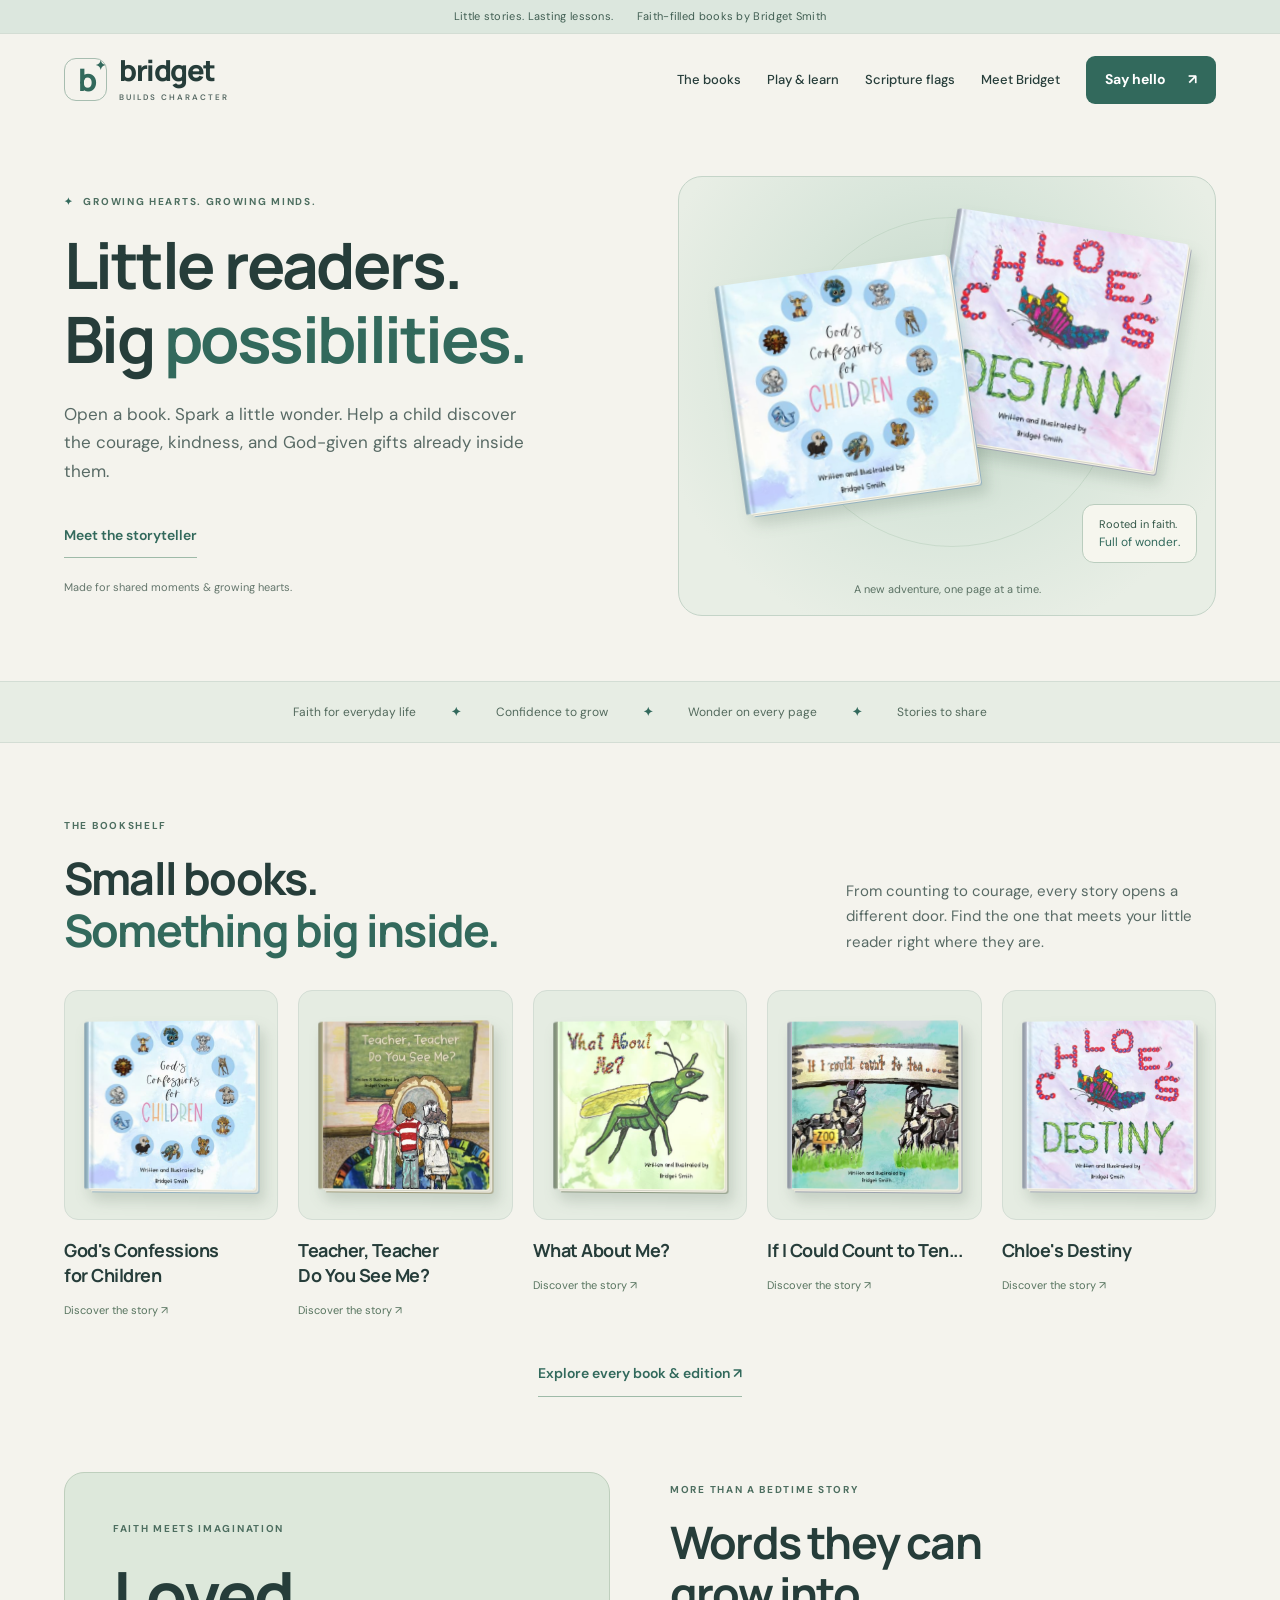
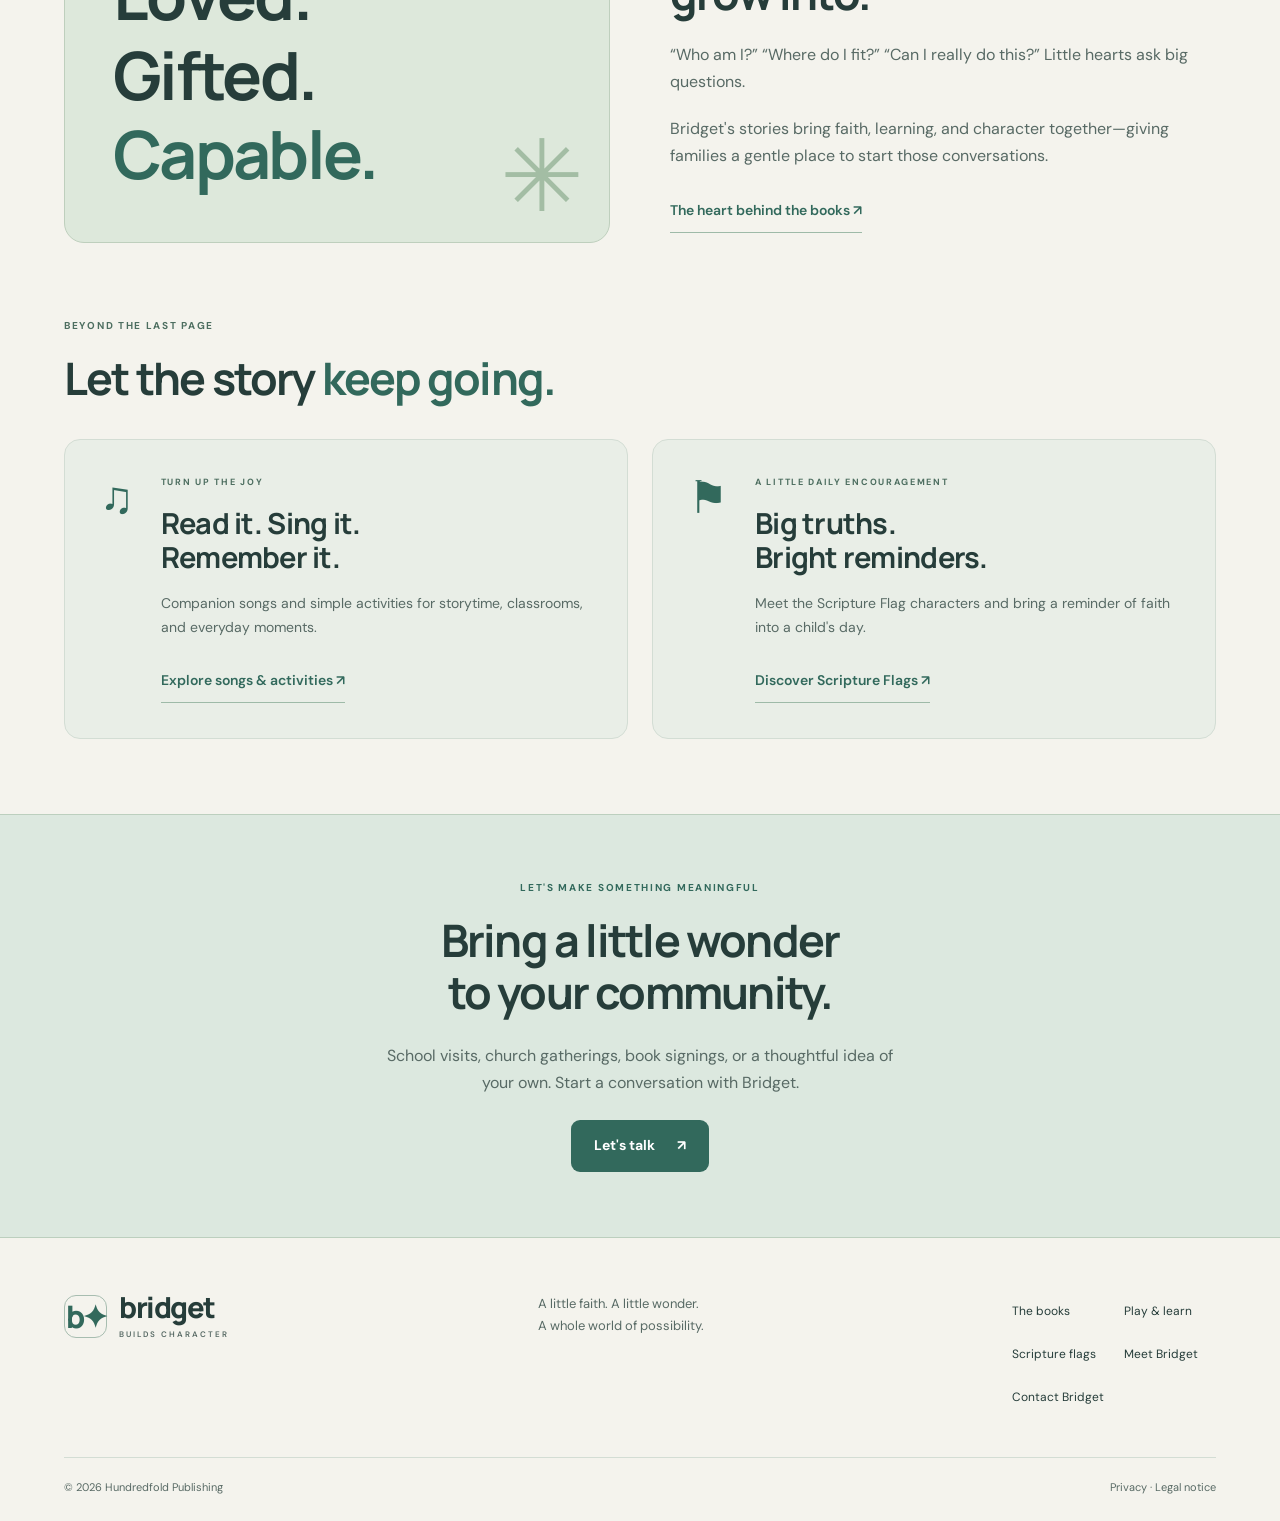
==== commit 7f93adb4: "Remove hero call-to-action bar" ====
--- a/index.html
+++ b/index.html
@@ -1 +1 @@
-<!doctype html><html lang="en"><head><meta charset="utf-8"><meta name="viewport" content="width=device-width,initial-scale=1"><title>Little readers. Big possibilities. | Bridget Builds Character</title><meta name="description" content="Stories for little readers with big possibilities. Explore faith-filled children's books, songs and Scripture Flags by Bridget Smith."><meta name="theme-color" content="#f4f3ed"><link rel="stylesheet" href="assets/style.css?v=sage-books-3"><script src="assets/app.js?v=sage-books-3" defer></script></head><body><a class="skip" href="#main">Skip to content</a><div class="announcement">Little stories. Lasting lessons. <span>Faith-filled books by Bridget Smith</span></div><header><a class="brand" href="index.html"><span class="brand-icon" aria-hidden="true">b<span>✦</span></span><span>bridget<span class="brand-sub">BUILDS CHARACTER</span></span></a><button class="menu" aria-label="Toggle navigation" aria-expanded="false" aria-controls="nav">Menu +</button><nav id="nav"><a href="books.html">The books</a><a href="activities.html">Play & learn</a><a href="scripture-flags.html">Scripture flags</a><a href="about.html">Meet Bridget</a><a class="button small" href="contact.html">Say hello <span>↗</span></a></nav></header><main id="main"><section class="hero"><div class="hero-copy"><div class="eyebrow"><span class="tiny-star">✦</span> GROWING HEARTS. GROWING MINDS.</div><h1>Little readers.<br>Big <em>possibilities.</em></h1><p>Open a book. Spark a little wonder. Help a child discover the courage, kindness, and God-given gifts already inside them.</p><div class="actions"><a class="button" href="books.html">Find their next favorite <span>↗</span></a><a class="text-link" href="about.html">Meet the storyteller</a></div><div class="hero-note">Made for shared moments & growing hearts.</div></div><div class="hero-art"><span class="hero-spark" aria-hidden="true">✳</span><div class="art-circle"></div><span class="book-object hero-book back" style="--binding:#b6bac9"><img src="assets/0998240729.jpg" alt="Chloe's Destiny book cover"></span><span class="book-object hero-book front" style="--binding:#a7c7d9"><img src="assets/B0D6RMJ539.jpg" alt="God's Confessions for Children book cover"></span><div class="round-note">Rooted in faith.<br><em>Full of wonder.</em></div><span class="art-caption">A new adventure, one page at a time.</span></div></section><div class="ribbon"><span>Faith for everyday life</span><b>✦</b><span>Confidence to grow</span><b>✦</b><span>Wonder on every page</span><b>✦</b><span>Stories to share</span></div><section class="section"><div class="section-heading"><div><div class="eyebrow">THE BOOKSHELF</div><h2>Small books.<br><em>Something big inside.</em></h2></div><p>From counting to courage, every story opens a different door. Find the one that meets your little reader right where they are.</p></div><div class="shelf"><a class="shelf-book" href="books.html#gods-confessions"><div class="book-image"><span class="book-object " style="--binding:#a7c7d9"><img loading="lazy" src="assets/B0D6RMJ539.jpg" alt="God's Confessions for Children cover"></span></div><h3>God's Confessions for Children</h3><span>Discover the story ↗</span></a><a class="shelf-book" href="books.html#teacher"><div class="book-image"><span class="book-object " style="--binding:#b3ac87"><img loading="lazy" src="assets/0998240745.jpg" alt="Teacher, Teacher Do You See Me? cover"></span></div><h3>Teacher, Teacher Do You See Me?</h3><span>Discover the story ↗</span></a><a class="shelf-book" href="books.html#what-about-me"><div class="book-image"><span class="book-object " style="--binding:#99a58a"><img loading="lazy" src="assets/0998240710.jpg" alt="What About Me? cover"></span></div><h3>What About Me?</h3><span>Discover the story ↗</span></a><a class="shelf-book" href="books.html#count-to-ten"><div class="book-image"><span class="book-object " style="--binding:#b0b4c2"><img loading="lazy" src="assets/0998240737.jpg" alt="If I Could Count to Ten... cover"></span></div><h3>If I Could Count to Ten...</h3><span>Discover the story ↗</span></a><a class="shelf-book" href="books.html#chloes-destiny"><div class="book-image"><span class="book-object " style="--binding:#b6bac9"><img loading="lazy" src="assets/0998240729.jpg" alt="Chloe's Destiny cover"></span></div><h3>Chloe's Destiny</h3><span>Discover the story ↗</span></a></div><div class="center"><a class="text-link" href="books.html">Explore every book & edition ↗</a></div></section><section class="story-section"><div class="story-art"><span class="eyebrow">FAITH MEETS IMAGINATION</span><div class="big-word">Loved.<br>Gifted.<br><em>Capable.</em></div><span class="story-star" aria-hidden="true">✳</span></div><div class="story-copy"><div class="eyebrow">MORE THAN A BEDTIME STORY</div><h2>Words they can<br>grow into.</h2><p>“Who am I?” “Where do I fit?” “Can I really do this?” Little hearts ask big questions.</p><p>Bridget's stories bring faith, learning, and character together—giving families a gentle place to start those conversations.</p><a class="text-link" href="about.html">The heart behind the books ↗</a></div></section><section class="section play-section"><div class="section-heading"><div><div class="eyebrow">BEYOND THE LAST PAGE</div><h2>Let the story <em>keep going.</em></h2></div></div><div class="play-grid"><a href="activities.html" class="play-card peach"><span class="play-symbol" aria-hidden="true">♫</span><div><span class="eyebrow">TURN UP THE JOY</span><h3>Read it. Sing it.<br>Remember it.</h3><p>Companion songs and simple activities for storytime, classrooms, and everyday moments.</p><span class="text-link">Explore songs & activities ↗</span></div></a><a href="scripture-flags.html" class="play-card green"><span class="play-symbol" aria-hidden="true">⚑</span><div><span class="eyebrow">A LITTLE DAILY ENCOURAGEMENT</span><h3>Big truths.<br>Bright reminders.</h3><p>Meet the Scripture Flag characters and bring a reminder of faith into a child's day.</p><span class="text-link">Discover Scripture Flags ↗</span></div></a></div></section><section class="invitation"><span class="eyebrow">LET'S MAKE SOMETHING MEANINGFUL</span><h2>Bring a little wonder<br>to your community.</h2><p>School visits, church gatherings, book signings, or a thoughtful idea of your own. Start a conversation with Bridget.</p><a class="button light" href="contact.html">Let's talk <span>↗</span></a></section></main><footer><div class="footer-top"><a class="brand" href="index.html"><span class="brand-icon">b✦</span><span>bridget<span class="brand-sub">BUILDS CHARACTER</span></span></a><p>A little faith. A little wonder.<br>A whole world of possibility.</p><div><a href="books.html">The books</a><a href="activities.html">Play & learn</a><a href="scripture-flags.html">Scripture flags</a><a href="about.html">Meet Bridget</a><a href="contact.html">Contact Bridget</a></div></div><div class="footer-bottom"><span>© 2026 Hundredfold Publishing</span><span><a href="privacy-policy.html">Privacy</a> · <a href="legal-notice.html">Legal notice</a></span></div></footer></body></html>+<!doctype html><html lang="en"><head><meta charset="utf-8"><meta name="viewport" content="width=device-width,initial-scale=1"><title>Little readers. Big possibilities. | Bridget Builds Character</title><meta name="description" content="Stories for little readers with big possibilities. Explore faith-filled children's books, songs and Scripture Flags by Bridget Smith."><meta name="theme-color" content="#f4f3ed"><link rel="stylesheet" href="assets/style.css?v=sage-books-3"><script src="assets/app.js?v=sage-books-3" defer></script></head><body><a class="skip" href="#main">Skip to content</a><div class="announcement">Little stories. Lasting lessons. <span>Faith-filled books by Bridget Smith</span></div><header><a class="brand" href="index.html"><span class="brand-icon" aria-hidden="true">b<span>✦</span></span><span>bridget<span class="brand-sub">BUILDS CHARACTER</span></span></a><button class="menu" aria-label="Toggle navigation" aria-expanded="false" aria-controls="nav">Menu +</button><nav id="nav"><a href="books.html">The books</a><a href="activities.html">Play & learn</a><a href="scripture-flags.html">Scripture flags</a><a href="about.html">Meet Bridget</a><a class="button small" href="contact.html">Say hello <span>↗</span></a></nav></header><main id="main"><section class="hero"><div class="hero-copy"><div class="eyebrow"><span class="tiny-star">✦</span> GROWING HEARTS. GROWING MINDS.</div><h1>Little readers.<br>Big <em>possibilities.</em></h1><p>Open a book. Spark a little wonder. Help a child discover the courage, kindness, and God-given gifts already inside them.</p><div class="actions"><a class="text-link" href="about.html">Meet the storyteller</a></div><div class="hero-note">Made for shared moments & growing hearts.</div></div><div class="hero-art"><span class="hero-spark" aria-hidden="true">✳</span><div class="art-circle"></div><span class="book-object hero-book back" style="--binding:#b6bac9"><img src="assets/0998240729.jpg" alt="Chloe's Destiny book cover"></span><span class="book-object hero-book front" style="--binding:#a7c7d9"><img src="assets/B0D6RMJ539.jpg" alt="God's Confessions for Children book cover"></span><div class="round-note">Rooted in faith.<br><em>Full of wonder.</em></div><span class="art-caption">A new adventure, one page at a time.</span></div></section><div class="ribbon"><span>Faith for everyday life</span><b>✦</b><span>Confidence to grow</span><b>✦</b><span>Wonder on every page</span><b>✦</b><span>Stories to share</span></div><section class="section"><div class="section-heading"><div><div class="eyebrow">THE BOOKSHELF</div><h2>Small books.<br><em>Something big inside.</em></h2></div><p>From counting to courage, every story opens a different door. Find the one that meets your little reader right where they are.</p></div><div class="shelf"><a class="shelf-book" href="books.html#gods-confessions"><div class="book-image"><span class="book-object " style="--binding:#a7c7d9"><img loading="lazy" src="assets/B0D6RMJ539.jpg" alt="God's Confessions for Children cover"></span></div><h3>God's Confessions for Children</h3><span>Discover the story ↗</span></a><a class="shelf-book" href="books.html#teacher"><div class="book-image"><span class="book-object " style="--binding:#b3ac87"><img loading="lazy" src="assets/0998240745.jpg" alt="Teacher, Teacher Do You See Me? cover"></span></div><h3>Teacher, Teacher Do You See Me?</h3><span>Discover the story ↗</span></a><a class="shelf-book" href="books.html#what-about-me"><div class="book-image"><span class="book-object " style="--binding:#99a58a"><img loading="lazy" src="assets/0998240710.jpg" alt="What About Me? cover"></span></div><h3>What About Me?</h3><span>Discover the story ↗</span></a><a class="shelf-book" href="books.html#count-to-ten"><div class="book-image"><span class="book-object " style="--binding:#b0b4c2"><img loading="lazy" src="assets/0998240737.jpg" alt="If I Could Count to Ten... cover"></span></div><h3>If I Could Count to Ten...</h3><span>Discover the story ↗</span></a><a class="shelf-book" href="books.html#chloes-destiny"><div class="book-image"><span class="book-object " style="--binding:#b6bac9"><img loading="lazy" src="assets/0998240729.jpg" alt="Chloe's Destiny cover"></span></div><h3>Chloe's Destiny</h3><span>Discover the story ↗</span></a></div><div class="center"><a class="text-link" href="books.html">Explore every book & edition ↗</a></div></section><section class="story-section"><div class="story-art"><span class="eyebrow">FAITH MEETS IMAGINATION</span><div class="big-word">Loved.<br>Gifted.<br><em>Capable.</em></div><span class="story-star" aria-hidden="true">✳</span></div><div class="story-copy"><div class="eyebrow">MORE THAN A BEDTIME STORY</div><h2>Words they can<br>grow into.</h2><p>“Who am I?” “Where do I fit?” “Can I really do this?” Little hearts ask big questions.</p><p>Bridget's stories bring faith, learning, and character together—giving families a gentle place to start those conversations.</p><a class="text-link" href="about.html">The heart behind the books ↗</a></div></section><section class="section play-section"><div class="section-heading"><div><div class="eyebrow">BEYOND THE LAST PAGE</div><h2>Let the story <em>keep going.</em></h2></div></div><div class="play-grid"><a href="activities.html" class="play-card peach"><span class="play-symbol" aria-hidden="true">♫</span><div><span class="eyebrow">TURN UP THE JOY</span><h3>Read it. Sing it.<br>Remember it.</h3><p>Companion songs and simple activities for storytime, classrooms, and everyday moments.</p><span class="text-link">Explore songs & activities ↗</span></div></a><a href="scripture-flags.html" class="play-card green"><span class="play-symbol" aria-hidden="true">⚑</span><div><span class="eyebrow">A LITTLE DAILY ENCOURAGEMENT</span><h3>Big truths.<br>Bright reminders.</h3><p>Meet the Scripture Flag characters and bring a reminder of faith into a child's day.</p><span class="text-link">Discover Scripture Flags ↗</span></div></a></div></section><section class="invitation"><span class="eyebrow">LET'S MAKE SOMETHING MEANINGFUL</span><h2>Bring a little wonder<br>to your community.</h2><p>School visits, church gatherings, book signings, or a thoughtful idea of your own. Start a conversation with Bridget.</p><a class="button light" href="contact.html">Let's talk <span>↗</span></a></section></main><footer><div class="footer-top"><a class="brand" href="index.html"><span class="brand-icon">b✦</span><span>bridget<span class="brand-sub">BUILDS CHARACTER</span></span></a><p>A little faith. A little wonder.<br>A whole world of possibility.</p><div><a href="books.html">The books</a><a href="activities.html">Play & learn</a><a href="scripture-flags.html">Scripture flags</a><a href="about.html">Meet Bridget</a><a href="contact.html">Contact Bridget</a></div></div><div class="footer-bottom"><span>© 2026 Hundredfold Publishing</span><span><a href="privacy-policy.html">Privacy</a> · <a href="legal-notice.html">Legal notice</a></span></div></footer></body></html>
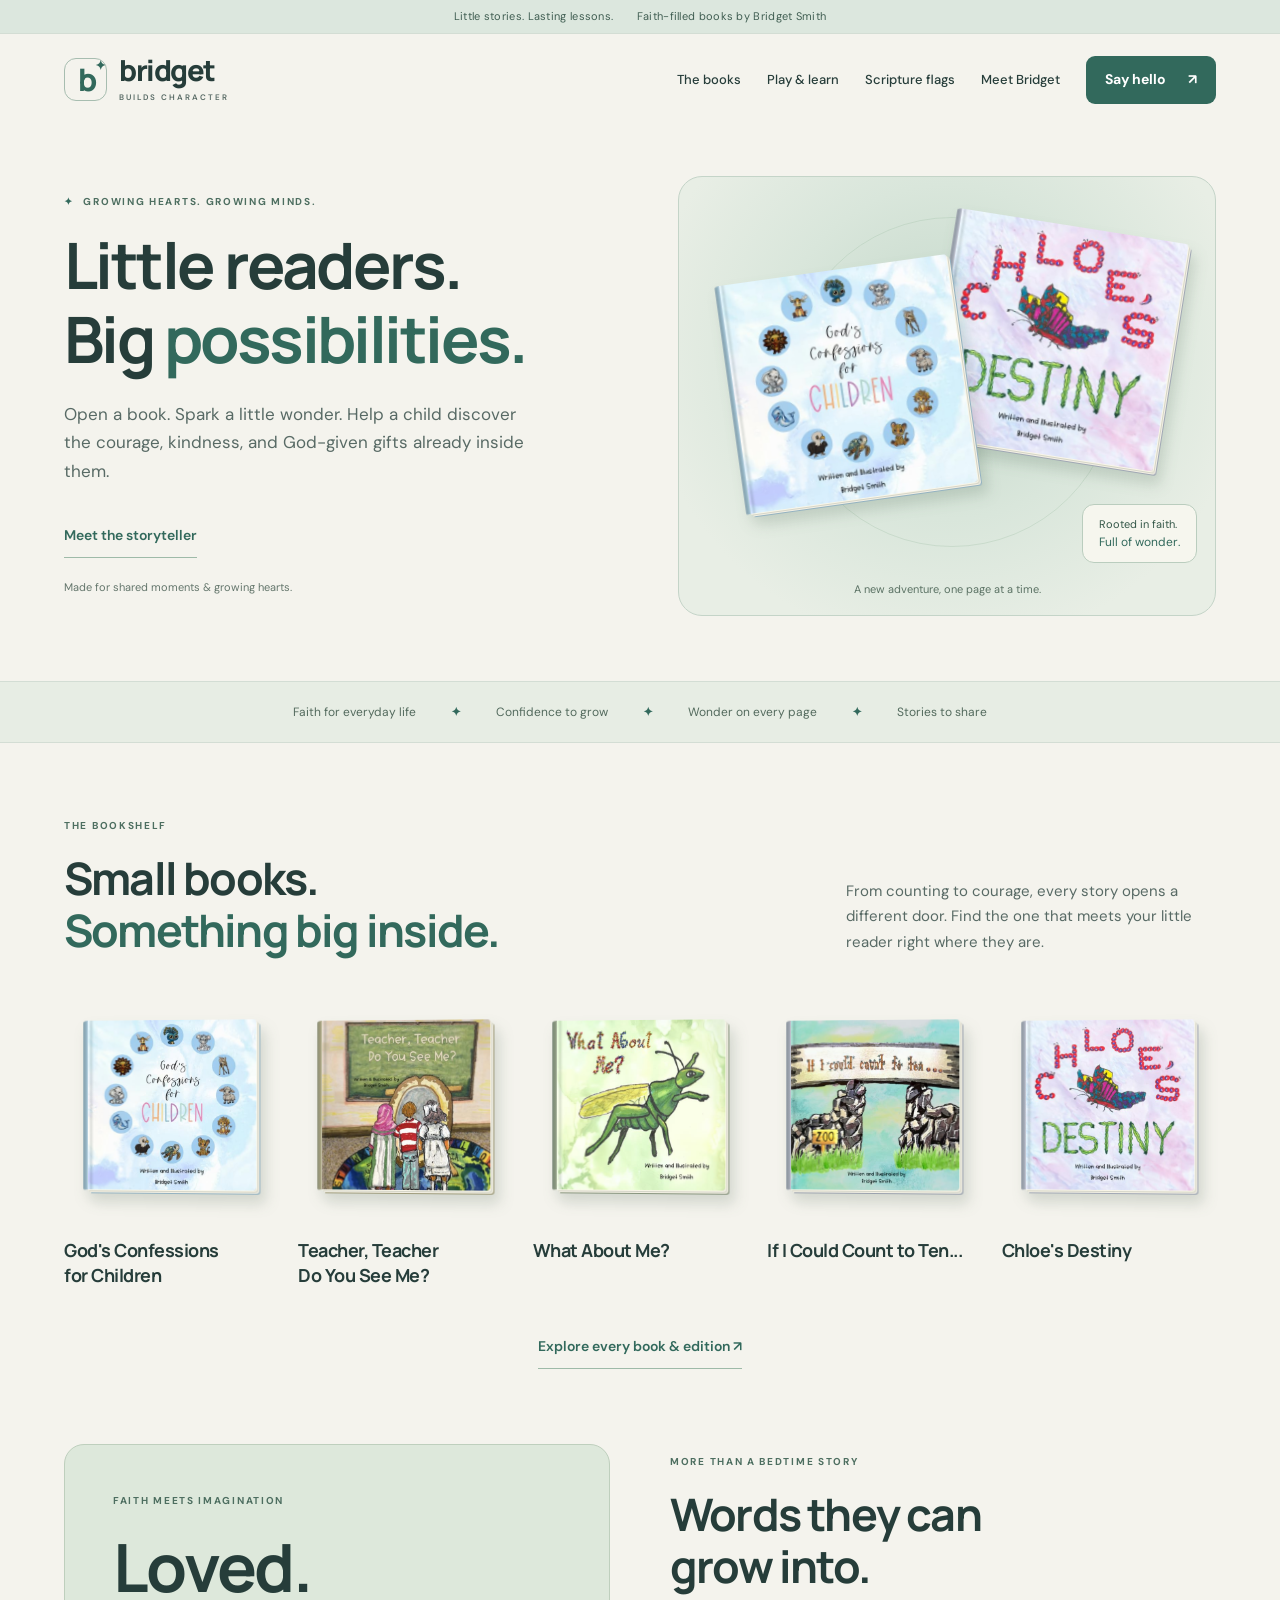
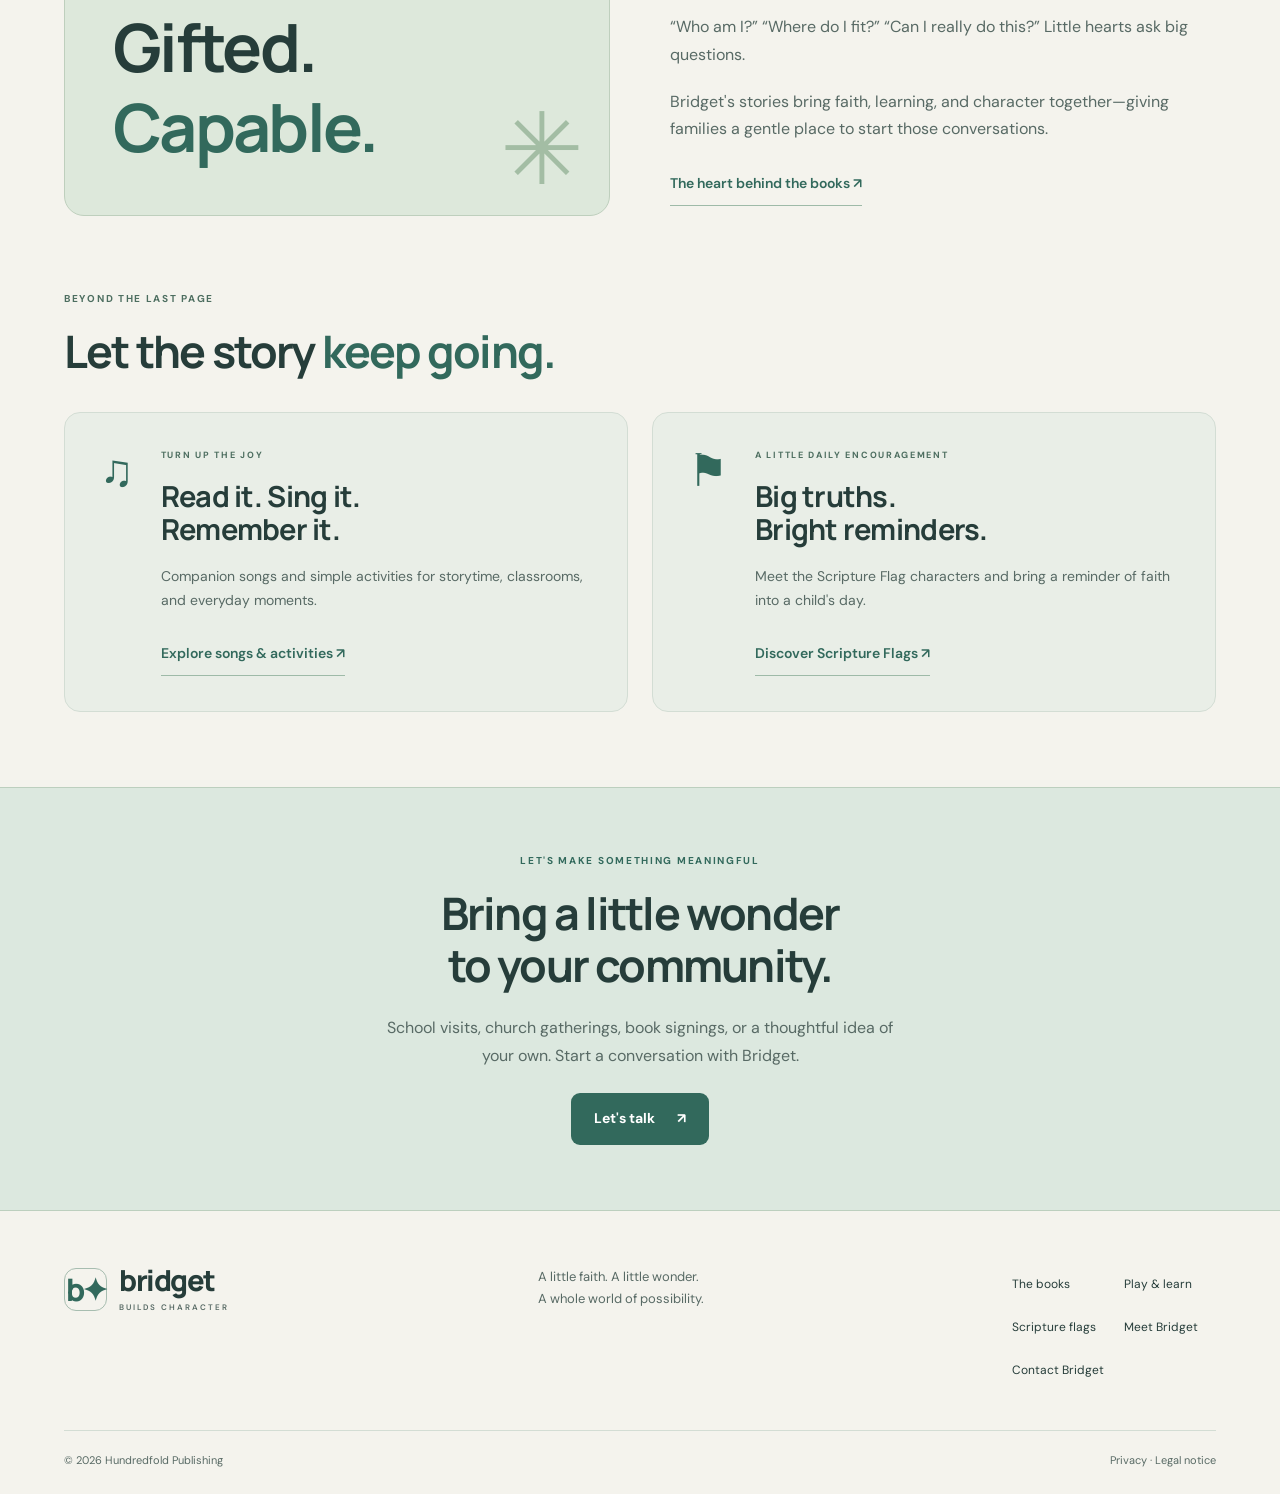
==== commit 7b3f79ed: "Remove bookshelf story labels and refresh styles" ====
--- a/index.html
+++ b/index.html
@@ -1 +1 @@
-<!doctype html><html lang="en"><head><meta charset="utf-8"><meta name="viewport" content="width=device-width,initial-scale=1"><title>Little readers. Big possibilities. | Bridget Builds Character</title><meta name="description" content="Stories for little readers with big possibilities. Explore faith-filled children's books, songs and Scripture Flags by Bridget Smith."><meta name="theme-color" content="#f4f3ed"><link rel="stylesheet" href="assets/style.css?v=sage-books-3"><script src="assets/app.js?v=sage-books-3" defer></script></head><body><a class="skip" href="#main">Skip to content</a><div class="announcement">Little stories. Lasting lessons. <span>Faith-filled books by Bridget Smith</span></div><header><a class="brand" href="index.html"><span class="brand-icon" aria-hidden="true">b<span>✦</span></span><span>bridget<span class="brand-sub">BUILDS CHARACTER</span></span></a><button class="menu" aria-label="Toggle navigation" aria-expanded="false" aria-controls="nav">Menu +</button><nav id="nav"><a href="books.html">The books</a><a href="activities.html">Play & learn</a><a href="scripture-flags.html">Scripture flags</a><a href="about.html">Meet Bridget</a><a class="button small" href="contact.html">Say hello <span>↗</span></a></nav></header><main id="main"><section class="hero"><div class="hero-copy"><div class="eyebrow"><span class="tiny-star">✦</span> GROWING HEARTS. GROWING MINDS.</div><h1>Little readers.<br>Big <em>possibilities.</em></h1><p>Open a book. Spark a little wonder. Help a child discover the courage, kindness, and God-given gifts already inside them.</p><div class="actions"><a class="text-link" href="about.html">Meet the storyteller</a></div><div class="hero-note">Made for shared moments & growing hearts.</div></div><div class="hero-art"><span class="hero-spark" aria-hidden="true">✳</span><div class="art-circle"></div><span class="book-object hero-book back" style="--binding:#b6bac9"><img src="assets/0998240729.jpg" alt="Chloe's Destiny book cover"></span><span class="book-object hero-book front" style="--binding:#a7c7d9"><img src="assets/B0D6RMJ539.jpg" alt="God's Confessions for Children book cover"></span><div class="round-note">Rooted in faith.<br><em>Full of wonder.</em></div><span class="art-caption">A new adventure, one page at a time.</span></div></section><div class="ribbon"><span>Faith for everyday life</span><b>✦</b><span>Confidence to grow</span><b>✦</b><span>Wonder on every page</span><b>✦</b><span>Stories to share</span></div><section class="section"><div class="section-heading"><div><div class="eyebrow">THE BOOKSHELF</div><h2>Small books.<br><em>Something big inside.</em></h2></div><p>From counting to courage, every story opens a different door. Find the one that meets your little reader right where they are.</p></div><div class="shelf"><a class="shelf-book" href="books.html#gods-confessions"><div class="book-image"><span class="book-object " style="--binding:#a7c7d9"><img loading="lazy" src="assets/B0D6RMJ539.jpg" alt="God's Confessions for Children cover"></span></div><h3>God's Confessions for Children</h3><span>Discover the story ↗</span></a><a class="shelf-book" href="books.html#teacher"><div class="book-image"><span class="book-object " style="--binding:#b3ac87"><img loading="lazy" src="assets/0998240745.jpg" alt="Teacher, Teacher Do You See Me? cover"></span></div><h3>Teacher, Teacher Do You See Me?</h3><span>Discover the story ↗</span></a><a class="shelf-book" href="books.html#what-about-me"><div class="book-image"><span class="book-object " style="--binding:#99a58a"><img loading="lazy" src="assets/0998240710.jpg" alt="What About Me? cover"></span></div><h3>What About Me?</h3><span>Discover the story ↗</span></a><a class="shelf-book" href="books.html#count-to-ten"><div class="book-image"><span class="book-object " style="--binding:#b0b4c2"><img loading="lazy" src="assets/0998240737.jpg" alt="If I Could Count to Ten... cover"></span></div><h3>If I Could Count to Ten...</h3><span>Discover the story ↗</span></a><a class="shelf-book" href="books.html#chloes-destiny"><div class="book-image"><span class="book-object " style="--binding:#b6bac9"><img loading="lazy" src="assets/0998240729.jpg" alt="Chloe's Destiny cover"></span></div><h3>Chloe's Destiny</h3><span>Discover the story ↗</span></a></div><div class="center"><a class="text-link" href="books.html">Explore every book & edition ↗</a></div></section><section class="story-section"><div class="story-art"><span class="eyebrow">FAITH MEETS IMAGINATION</span><div class="big-word">Loved.<br>Gifted.<br><em>Capable.</em></div><span class="story-star" aria-hidden="true">✳</span></div><div class="story-copy"><div class="eyebrow">MORE THAN A BEDTIME STORY</div><h2>Words they can<br>grow into.</h2><p>“Who am I?” “Where do I fit?” “Can I really do this?” Little hearts ask big questions.</p><p>Bridget's stories bring faith, learning, and character together—giving families a gentle place to start those conversations.</p><a class="text-link" href="about.html">The heart behind the books ↗</a></div></section><section class="section play-section"><div class="section-heading"><div><div class="eyebrow">BEYOND THE LAST PAGE</div><h2>Let the story <em>keep going.</em></h2></div></div><div class="play-grid"><a href="activities.html" class="play-card peach"><span class="play-symbol" aria-hidden="true">♫</span><div><span class="eyebrow">TURN UP THE JOY</span><h3>Read it. Sing it.<br>Remember it.</h3><p>Companion songs and simple activities for storytime, classrooms, and everyday moments.</p><span class="text-link">Explore songs & activities ↗</span></div></a><a href="scripture-flags.html" class="play-card green"><span class="play-symbol" aria-hidden="true">⚑</span><div><span class="eyebrow">A LITTLE DAILY ENCOURAGEMENT</span><h3>Big truths.<br>Bright reminders.</h3><p>Meet the Scripture Flag characters and bring a reminder of faith into a child's day.</p><span class="text-link">Discover Scripture Flags ↗</span></div></a></div></section><section class="invitation"><span class="eyebrow">LET'S MAKE SOMETHING MEANINGFUL</span><h2>Bring a little wonder<br>to your community.</h2><p>School visits, church gatherings, book signings, or a thoughtful idea of your own. Start a conversation with Bridget.</p><a class="button light" href="contact.html">Let's talk <span>↗</span></a></section></main><footer><div class="footer-top"><a class="brand" href="index.html"><span class="brand-icon">b✦</span><span>bridget<span class="brand-sub">BUILDS CHARACTER</span></span></a><p>A little faith. A little wonder.<br>A whole world of possibility.</p><div><a href="books.html">The books</a><a href="activities.html">Play & learn</a><a href="scripture-flags.html">Scripture flags</a><a href="about.html">Meet Bridget</a><a href="contact.html">Contact Bridget</a></div></div><div class="footer-bottom"><span>© 2026 Hundredfold Publishing</span><span><a href="privacy-policy.html">Privacy</a> · <a href="legal-notice.html">Legal notice</a></span></div></footer></body></html>+<!doctype html><html lang="en"><head><meta charset="utf-8"><meta name="viewport" content="width=device-width,initial-scale=1"><title>Little readers. Big possibilities. | Bridget Builds Character</title><meta name="description" content="Stories for little readers with big possibilities. Explore faith-filled children's books, songs and Scripture Flags by Bridget Smith."><meta name="theme-color" content="#f4f3ed"><link rel="stylesheet" href="assets/style.css?v=sage-books-4"><script src="assets/app.js?v=sage-books-3" defer></script></head><body><a class="skip" href="#main">Skip to content</a><div class="announcement">Little stories. Lasting lessons. <span>Faith-filled books by Bridget Smith</span></div><header><a class="brand" href="index.html"><span class="brand-icon" aria-hidden="true">b<span>✦</span></span><span>bridget<span class="brand-sub">BUILDS CHARACTER</span></span></a><button class="menu" aria-label="Toggle navigation" aria-expanded="false" aria-controls="nav">Menu +</button><nav id="nav"><a href="books.html">The books</a><a href="activities.html">Play & learn</a><a href="scripture-flags.html">Scripture flags</a><a href="about.html">Meet Bridget</a><a class="button small" href="contact.html">Say hello <span>↗</span></a></nav></header><main id="main"><section class="hero"><div class="hero-copy"><div class="eyebrow"><span class="tiny-star">✦</span> GROWING HEARTS. GROWING MINDS.</div><h1>Little readers.<br>Big <em>possibilities.</em></h1><p>Open a book. Spark a little wonder. Help a child discover the courage, kindness, and God-given gifts already inside them.</p><div class="actions"><a class="text-link" href="about.html">Meet the storyteller</a></div><div class="hero-note">Made for shared moments & growing hearts.</div></div><div class="hero-art"><span class="hero-spark" aria-hidden="true">✳</span><div class="art-circle"></div><span class="book-object hero-book back" style="--binding:#b6bac9"><img src="assets/0998240729.jpg" alt="Chloe's Destiny book cover"></span><span class="book-object hero-book front" style="--binding:#a7c7d9"><img src="assets/B0D6RMJ539.jpg" alt="God's Confessions for Children book cover"></span><div class="round-note">Rooted in faith.<br><em>Full of wonder.</em></div><span class="art-caption">A new adventure, one page at a time.</span></div></section><div class="ribbon"><span>Faith for everyday life</span><b>✦</b><span>Confidence to grow</span><b>✦</b><span>Wonder on every page</span><b>✦</b><span>Stories to share</span></div><section class="section"><div class="section-heading"><div><div class="eyebrow">THE BOOKSHELF</div><h2>Small books.<br><em>Something big inside.</em></h2></div><p>From counting to courage, every story opens a different door. Find the one that meets your little reader right where they are.</p></div><div class="shelf"><a class="shelf-book" href="books.html#gods-confessions"><div class="book-image"><span class="book-object " style="--binding:#a7c7d9"><img loading="lazy" src="assets/B0D6RMJ539.jpg" alt="God's Confessions for Children cover"></span></div><h3>God's Confessions for Children</h3></a><a class="shelf-book" href="books.html#teacher"><div class="book-image"><span class="book-object " style="--binding:#b3ac87"><img loading="lazy" src="assets/0998240745.jpg" alt="Teacher, Teacher Do You See Me? cover"></span></div><h3>Teacher, Teacher Do You See Me?</h3></a><a class="shelf-book" href="books.html#what-about-me"><div class="book-image"><span class="book-object " style="--binding:#99a58a"><img loading="lazy" src="assets/0998240710.jpg" alt="What About Me? cover"></span></div><h3>What About Me?</h3></a><a class="shelf-book" href="books.html#count-to-ten"><div class="book-image"><span class="book-object " style="--binding:#b0b4c2"><img loading="lazy" src="assets/0998240737.jpg" alt="If I Could Count to Ten... cover"></span></div><h3>If I Could Count to Ten...</h3></a><a class="shelf-book" href="books.html#chloes-destiny"><div class="book-image"><span class="book-object " style="--binding:#b6bac9"><img loading="lazy" src="assets/0998240729.jpg" alt="Chloe's Destiny cover"></span></div><h3>Chloe's Destiny</h3></a></div><div class="center"><a class="text-link" href="books.html">Explore every book & edition ↗</a></div></section><section class="story-section"><div class="story-art"><span class="eyebrow">FAITH MEETS IMAGINATION</span><div class="big-word">Loved.<br>Gifted.<br><em>Capable.</em></div><span class="story-star" aria-hidden="true">✳</span></div><div class="story-copy"><div class="eyebrow">MORE THAN A BEDTIME STORY</div><h2>Words they can<br>grow into.</h2><p>“Who am I?” “Where do I fit?” “Can I really do this?” Little hearts ask big questions.</p><p>Bridget's stories bring faith, learning, and character together—giving families a gentle place to start those conversations.</p><a class="text-link" href="about.html">The heart behind the books ↗</a></div></section><section class="section play-section"><div class="section-heading"><div><div class="eyebrow">BEYOND THE LAST PAGE</div><h2>Let the story <em>keep going.</em></h2></div></div><div class="play-grid"><a href="activities.html" class="play-card peach"><span class="play-symbol" aria-hidden="true">♫</span><div><span class="eyebrow">TURN UP THE JOY</span><h3>Read it. Sing it.<br>Remember it.</h3><p>Companion songs and simple activities for storytime, classrooms, and everyday moments.</p><span class="text-link">Explore songs & activities ↗</span></div></a><a href="scripture-flags.html" class="play-card green"><span class="play-symbol" aria-hidden="true">⚑</span><div><span class="eyebrow">A LITTLE DAILY ENCOURAGEMENT</span><h3>Big truths.<br>Bright reminders.</h3><p>Meet the Scripture Flag characters and bring a reminder of faith into a child's day.</p><span class="text-link">Discover Scripture Flags ↗</span></div></a></div></section><section class="invitation"><span class="eyebrow">LET'S MAKE SOMETHING MEANINGFUL</span><h2>Bring a little wonder<br>to your community.</h2><p>School visits, church gatherings, book signings, or a thoughtful idea of your own. Start a conversation with Bridget.</p><a class="button light" href="contact.html">Let's talk <span>↗</span></a></section></main><footer><div class="footer-top"><a class="brand" href="index.html"><span class="brand-icon">b✦</span><span>bridget<span class="brand-sub">BUILDS CHARACTER</span></span></a><p>A little faith. A little wonder.<br>A whole world of possibility.</p><div><a href="books.html">The books</a><a href="activities.html">Play & learn</a><a href="scripture-flags.html">Scripture flags</a><a href="about.html">Meet Bridget</a><a href="contact.html">Contact Bridget</a></div></div><div class="footer-bottom"><span>© 2026 Hundredfold Publishing</span><span><a href="privacy-policy.html">Privacy</a> · <a href="legal-notice.html">Legal notice</a></span></div></footer></body></html>
--- a/assets/style.css
+++ b/assets/style.css
@@ -1,5 +1,5 @@
 @import url('https://fonts.googleapis.com/css2?family=DM+Sans:wght@400;500;600;700&family=Manrope:wght@400;500;600;700;800&display=swap');
-:root{color-scheme:light;--paper:#f4f3ed;--ink:#263d3a;--muted:#586a65;--coral:#32695c;--line:#d3ddd4;--surface:#e9eee7;--radius:18px}*{box-sizing:border-box}html{scroll-behavior:smooth;scroll-padding-top:100px}body{margin:0;background:var(--paper);color:var(--ink);font:16px/1.7 'DM Sans',sans-serif}a{color:inherit;text-decoration:none}img{display:block;max-width:100%}button,input,select,textarea{font:inherit}button,a,input,textarea,select{-webkit-tap-highlight-color:transparent}a:focus-visible,button:focus-visible,input:focus-visible,textarea:focus-visible,select:focus-visible{outline:3px solid var(--coral);outline-offset:5px}h1,h2,h3,p{margin:0}h1,h2,h3,.big-word{font-family:Manrope,sans-serif;font-weight:700;line-height:1.15;letter-spacing:-.04em;text-wrap:balance}h1{font-size:clamp(42px,5vw,72px)}h2{font-size:clamp(30px,3.5vw,48px)}h3{font-size:24px;letter-spacing:-.025em}em{font-style:normal;color:var(--coral)}p{color:var(--muted)}.announcement{padding:7px 20px;text-align:center;color:#405e52;background:#dce7de;font-size:11px;letter-spacing:.3px;border-bottom:1px solid var(--line)}.announcement span{margin-left:20px}.brand{display:flex;align-items:center;gap:12px;font:800 29px/1 Manrope,sans-serif;letter-spacing:-1.5px}.brand-icon{display:grid;place-items:center;font-size:31px;position:relative;width:43px;height:43px;border:1px solid #a7bdb0;border-radius:12px;color:var(--coral);letter-spacing:-3px}.brand-icon span{font-size:13px;position:absolute;right:3px;top:0}.brand-sub{display:block;font:600 8px/1.4 'DM Sans',sans-serif;letter-spacing:2px;margin-top:7px;color:#586a65}header{max-width:1440px;margin:auto;padding:22px 5%;display:flex;align-items:center;justify-content:space-between;gap:24px;position:relative;z-index:10}nav{display:flex;align-items:center;gap:26px;font-size:13px;font-weight:500}nav>a{min-height:44px;display:flex;align-items:center}nav a:hover,nav [aria-current]{color:var(--coral)}.button,.btn{display:inline-flex;align-items:center;justify-content:center;gap:22px;min-height:48px;padding:13px 22px;border:1px solid transparent;border-radius:9px;background:var(--coral);color:#ffffff;font-weight:700;font-size:14px;cursor:pointer;transition:background .2s,transform .2s}.button:hover,.btn:hover{background:#245347;color:#ffffff;transform:translateY(-2px)}.small{padding:10px 18px}.text-link,.link-arrow{display:inline-flex;align-items:center;min-height:44px;font-weight:600;font-size:14px;color:var(--coral);border-bottom:1px solid #9ebaa8}.menu{display:none}.eyebrow{display:block;font-size:10px;line-height:1.6;font-weight:700;letter-spacing:1.7px;color:#4d6e60;margin-bottom:18px}.tiny-star{color:var(--coral);margin-right:6px}.hero{max-width:1440px;margin:auto;padding:50px 5% 65px;display:grid;grid-template-columns:1.05fr 1fr;align-items:center;gap:50px}.hero h1{margin-bottom:24px}.hero-copy>p{font-size:17px;max-width:470px}.actions{display:flex;flex-wrap:wrap;align-items:center;gap:20px;margin-top:28px}.hero-note{font-size:11px;color:#64766c;margin-top:20px}.hero-art{position:relative;height:440px;isolation:isolate;background:radial-gradient(ellipse at 50% 40%,#c3d7c9 0%,#d9e6db 45%,#e8eee5 80%);border:1px solid #c4d4c8;border-radius:24px;overflow:hidden}.art-circle{position:absolute;width:330px;height:330px;border:1px solid #a3bfa855;border-radius:50%;left:20%;top:40px;z-index:-1}.hero-book{position:absolute;width:43%;border-radius:3px;filter:drop-shadow(10px 20px 14px #34493430)}.hero-book.front{left:10%;top:92px;transform:rotate(-8deg);z-index:2}.hero-book.back{right:8%;top:48px;transform:rotate(9deg)}.hero-spark{display:none}.round-note{position:absolute;right:18px;bottom:52px;padding:11px 16px;background:#f6f6ee;border:1px solid #bacdbe;border-radius:12px;z-index:3;font-size:11px;line-height:1.5;color:#345748}.round-note em{font-size:12px}.art-caption{position:absolute;bottom:16px;left:0;width:100%;text-align:center;font-size:11px;color:#5b7264}.ribbon{display:flex;justify-content:center;gap:35px;border-block:1px solid var(--line);padding:20px 5%;font-size:12px;color:#536a5d;background:#e7ede4}.ribbon b{color:var(--coral)}.section{max-width:1440px;padding:75px 5%;margin:auto}.section-heading{display:flex;justify-content:space-between;align-items:end;gap:55px;margin-bottom:35px}.section-heading>p{max-width:370px;font-size:15px}.shelf{display:grid;grid-template-columns:repeat(5,minmax(0,1fr));gap:20px}.shelf-book{display:block;min-width:0}.book-image{display:flex;align-items:center;justify-content:center;height:230px;padding:22px;background:#e5ece2;border:1px solid var(--line);border-radius:14px;margin-bottom:18px;transition:background .2s}.book-image img{max-height:190px;box-shadow:5px 10px 15px #34493425;transition:transform .2s}.shelf-book:hover .book-image{background:#d9e5d6}.shelf-book:hover img{transform:translateY(-5px)}.shelf-book h3{font-size:18px;line-height:1.4;letter-spacing:-.5px;margin-bottom:7px}.shelf-book>span{font-size:11px;color:#57745f}.center{text-align:center;margin-top:30px}.story-section{display:grid;grid-template-columns:1fr 1fr;gap:60px;max-width:1440px;margin:auto;padding:0 5%;align-items:center}.story-art{position:relative;padding:48px;background:#dde8db;border:1px solid #becfbd;border-radius:20px;overflow:hidden}.big-word{font-size:clamp(45px,5.2vw,72px);line-height:1.2}.story-star{position:absolute;right:25px;bottom:15px;font-size:100px;color:#a3bda4;line-height:1}.story-copy h2{margin-bottom:22px}.story-copy p{margin-bottom:20px}.play-grid{display:grid;grid-template-columns:1fr 1fr;gap:24px}.play-card{display:flex;gap:27px;padding:35px;background:var(--surface);border:1px solid var(--line);border-radius:16px;transition:border-color .2s}.play-card:hover{border-color:var(--coral)}.play-symbol{font-size:45px;color:var(--coral);line-height:1}.play-card h3{font-size:29px;margin-bottom:18px}.play-card p{font-size:14px;margin-bottom:20px}.play-card .eyebrow{font-size:9px}.invitation{background:#dce8df;border-block:1px solid #bccfbe;text-align:center;padding:65px 20px}.invitation p{max-width:540px;margin:24px auto}.invitation .eyebrow{color:var(--coral)}footer{max-width:1440px;margin:auto;padding:55px 5% 25px}.footer-top{display:flex;justify-content:space-between;gap:40px;padding-bottom:40px;align-items:start}.footer-top p{font-size:13px}.footer-top>div{display:grid;grid-template-columns:1fr 1fr;gap:5px 20px;font-size:12px}.footer-top>div a{min-height:38px;display:flex;align-items:center}.footer-bottom{display:flex;justify-content:space-between;border-top:1px solid var(--line);padding-top:20px;font-size:11px;color:var(--muted)}.page-intro,.page-hero{max-width:1440px;margin:auto;padding:50px 5% 35px}.page-intro p,.page-hero p{max-width:650px;margin-top:25px}.book-list{padding-top:0}.book-detail{display:grid;grid-template-columns:280px 1fr;gap:65px;align-items:center;padding:50px 0;border-top:1px solid var(--line);scroll-margin-top:25px}.book-detail .cover{padding:30px;background:var(--surface);border:1px solid var(--line);border-radius:16px;display:flex;justify-content:center}.cover img{max-height:290px;box-shadow:6px 10px 14px #34493430}.book-detail h2{font-size:36px;margin-bottom:20px}.book-detail p{max-width:650px}.tags{display:flex;flex-wrap:wrap;gap:10px;margin-top:18px}.tag{font-size:11px;border:1px solid #bdcebc;border-radius:6px;padding:3px 10px;color:#49664f}.btn-outline{background:transparent;color:var(--coral);border:1px solid #9dbba6}.edition-box{margin-top:24px;font-size:13px}.edition-links{display:flex;gap:22px;margin-top:5px}.featured-book{display:grid;grid-template-columns:180px 1fr;gap:40px;padding:32px;border:1px solid var(--line);border-radius:16px;background:var(--surface)}.featured-book p{margin:20px 0}.featured-book img{max-height:250px}.media-grid{display:grid;grid-template-columns:repeat(3,minmax(0,1fr));gap:35px 24px}.media-thumb{position:relative;aspect-ratio:16/10;overflow:hidden;border-radius:12px;background:var(--surface)}.media-thumb img{width:100%;height:100%;object-fit:cover}.play-button{position:absolute;left:calc(50% - 24px);top:calc(50% - 24px);width:48px;height:48px;border-radius:50%;background:var(--coral);color:#ffffff;display:grid;place-items:center}.media-card h3{font-size:22px;margin:18px 0 10px}.media-card p{font-size:14px}.activity-heading{margin-top:70px}.activity-grid{display:grid;grid-template-columns:repeat(3,1fr);gap:35px}.activity-grid article{padding-top:20px;border-top:1px solid var(--line)}.activity-grid span{color:var(--coral)}.activity-grid h3{margin:15px 0}.flag-grid{display:grid;grid-template-columns:repeat(3,minmax(0,1fr));gap:22px}.flag-card{padding:28px;border:1px solid var(--line);border-radius:14px;background:var(--surface)}.flag-symbol{display:grid;place-items:center;width:44px;height:44px;background:#d3e2ce;color:var(--coral);font-weight:700;border-radius:10px}.animal{font-size:12px;color:#5a705e;margin:18px 0 10px}.flag-card h3{font-size:23px;margin-bottom:16px}.flag-card p{font-size:14px;margin-bottom:20px}.contact-grid{display:grid;grid-template-columns:1fr 1fr;gap:65px;padding-top:20px}.contact-grid h2{font-size:34px;margin-bottom:20px}.contact-grid p{margin-bottom:20px}.email{overflow-wrap:anywhere;font-size:15px;color:var(--coral)}.contact-note{border-top:1px solid var(--line);margin-top:30px;padding-top:25px;font-size:14px;line-height:2.4}form{padding:30px;background:var(--surface);border:1px solid var(--line);border-radius:16px}label{display:block;font-size:13px;font-weight:600;margin-bottom:7px}input,textarea,select{display:block;width:100%;background:#fbfcf8;border:1px solid #a3b4a4;border-radius:8px;padding:12px;margin-bottom:18px;color:var(--ink);font-size:16px}textarea{resize:vertical}.form-note{font-size:12px}.skip{position:absolute;top:-100px;z-index:30;padding:10px;background:var(--coral);color:#ffffff}.skip:focus{top:0}.container{max-width:1100px;margin:auto}.section .container h2{margin:25px 0}.section .container p{margin:15px 0}.section .container a{color:var(--coral);text-decoration:underline}
+:root{color-scheme:light;--paper:#f4f3ed;--ink:#263d3a;--muted:#586a65;--coral:#32695c;--line:#d3ddd4;--surface:#e9eee7;--radius:18px}*{box-sizing:border-box}html{scroll-behavior:smooth;scroll-padding-top:100px}body{margin:0;background:var(--paper);color:var(--ink);font:16px/1.7 'DM Sans',sans-serif}a{color:inherit;text-decoration:none}img{display:block;max-width:100%}button,input,select,textarea{font:inherit}button,a,input,textarea,select{-webkit-tap-highlight-color:transparent}a:focus-visible,button:focus-visible,input:focus-visible,textarea:focus-visible,select:focus-visible{outline:3px solid var(--coral);outline-offset:5px}h1,h2,h3,p{margin:0}h1,h2,h3,.big-word{font-family:Manrope,sans-serif;font-weight:700;line-height:1.15;letter-spacing:-.04em;text-wrap:balance}h1{font-size:clamp(42px,5vw,72px)}h2{font-size:clamp(30px,3.5vw,48px)}h3{font-size:24px;letter-spacing:-.025em}em{font-style:normal;color:var(--coral)}p{color:var(--muted)}.announcement{padding:7px 20px;text-align:center;color:#405e52;background:#dce7de;font-size:11px;letter-spacing:.3px;border-bottom:1px solid var(--line)}.announcement span{margin-left:20px}.brand{display:flex;align-items:center;gap:12px;font:800 29px/1 Manrope,sans-serif;letter-spacing:-1.5px}.brand-icon{display:grid;place-items:center;font-size:31px;position:relative;width:43px;height:43px;border:1px solid #a7bdb0;border-radius:12px;color:var(--coral);letter-spacing:-3px}.brand-icon span{font-size:13px;position:absolute;right:3px;top:0}.brand-sub{display:block;font:600 8px/1.4 'DM Sans',sans-serif;letter-spacing:2px;margin-top:7px;color:#586a65}header{max-width:1440px;margin:auto;padding:22px 5%;display:flex;align-items:center;justify-content:space-between;gap:24px;position:relative;z-index:10}nav{display:flex;align-items:center;gap:26px;font-size:13px;font-weight:500}nav>a{min-height:44px;display:flex;align-items:center}nav a:hover,nav [aria-current]{color:var(--coral)}.button,.btn{display:inline-flex;align-items:center;justify-content:center;gap:22px;min-height:48px;padding:13px 22px;border:1px solid transparent;border-radius:9px;background:var(--coral);color:#ffffff;font-weight:700;font-size:14px;cursor:pointer;transition:background .2s,transform .2s}.button:hover,.btn:hover{background:#245347;color:#ffffff;transform:translateY(-2px)}.small{padding:10px 18px}.text-link,.link-arrow{display:inline-flex;align-items:center;min-height:44px;font-weight:600;font-size:14px;color:var(--coral);border-bottom:1px solid #9ebaa8}.menu{display:none}.eyebrow{display:block;font-size:10px;line-height:1.6;font-weight:700;letter-spacing:1.7px;color:#4d6e60;margin-bottom:18px}.tiny-star{color:var(--coral);margin-right:6px}.hero{max-width:1440px;margin:auto;padding:50px 5% 65px;display:grid;grid-template-columns:1.05fr 1fr;align-items:center;gap:50px}.hero h1{margin-bottom:24px}.hero-copy>p{font-size:17px;max-width:470px}.actions{display:flex;flex-wrap:wrap;align-items:center;gap:20px;margin-top:28px}.hero-note{font-size:11px;color:#64766c;margin-top:20px}.hero-art{position:relative;height:440px;isolation:isolate;background:radial-gradient(ellipse at 50% 40%,#c3d7c9 0%,#d9e6db 45%,#e8eee5 80%);border:1px solid #c4d4c8;border-radius:24px;overflow:hidden}.art-circle{position:absolute;width:330px;height:330px;border:1px solid #a3bfa855;border-radius:50%;left:20%;top:40px;z-index:-1}.hero-book{position:absolute;width:43%;border-radius:3px;filter:drop-shadow(10px 20px 14px #34493430)}.hero-book.front{left:10%;top:92px;transform:rotate(-8deg);z-index:2}.hero-book.back{right:8%;top:48px;transform:rotate(9deg)}.hero-spark{display:none}.round-note{position:absolute;right:18px;bottom:52px;padding:11px 16px;background:#f6f6ee;border:1px solid #bacdbe;border-radius:12px;z-index:3;font-size:11px;line-height:1.5;color:#345748}.round-note em{font-size:12px}.art-caption{position:absolute;bottom:16px;left:0;width:100%;text-align:center;font-size:11px;color:#5b7264}.ribbon{display:flex;justify-content:center;gap:35px;border-block:1px solid var(--line);padding:20px 5%;font-size:12px;color:#536a5d;background:#e7ede4}.ribbon b{color:var(--coral)}.section{max-width:1440px;padding:75px 5%;margin:auto}.section-heading{display:flex;justify-content:space-between;align-items:end;gap:55px;margin-bottom:35px}.section-heading>p{max-width:370px;font-size:15px}.shelf{display:grid;grid-template-columns:repeat(5,minmax(0,1fr));gap:20px}.shelf-book{display:block;min-width:0}.book-image{display:flex;align-items:center;justify-content:center;height:230px;padding:22px;background:transparent;border:0;border-radius:0;margin-bottom:18px;transition:none}.book-image img{max-height:190px;box-shadow:5px 10px 15px #34493425;transition:transform .2s}.shelf-book:hover .book-image{background:transparent}.shelf-book:hover img{transform:translateY(-5px)}.shelf-book h3{font-size:18px;line-height:1.4;letter-spacing:-.5px;margin-bottom:7px}.shelf-book>span{font-size:11px;color:#57745f}.center{text-align:center;margin-top:30px}.story-section{display:grid;grid-template-columns:1fr 1fr;gap:60px;max-width:1440px;margin:auto;padding:0 5%;align-items:center}.story-art{position:relative;padding:48px;background:#dde8db;border:1px solid #becfbd;border-radius:20px;overflow:hidden}.big-word{font-size:clamp(45px,5.2vw,72px);line-height:1.2}.story-star{position:absolute;right:25px;bottom:15px;font-size:100px;color:#a3bda4;line-height:1}.story-copy h2{margin-bottom:22px}.story-copy p{margin-bottom:20px}.play-grid{display:grid;grid-template-columns:1fr 1fr;gap:24px}.play-card{display:flex;gap:27px;padding:35px;background:var(--surface);border:1px solid var(--line);border-radius:16px;transition:border-color .2s}.play-card:hover{border-color:var(--coral)}.play-symbol{font-size:45px;color:var(--coral);line-height:1}.play-card h3{font-size:29px;margin-bottom:18px}.play-card p{font-size:14px;margin-bottom:20px}.play-card .eyebrow{font-size:9px}.invitation{background:#dce8df;border-block:1px solid #bccfbe;text-align:center;padding:65px 20px}.invitation p{max-width:540px;margin:24px auto}.invitation .eyebrow{color:var(--coral)}footer{max-width:1440px;margin:auto;padding:55px 5% 25px}.footer-top{display:flex;justify-content:space-between;gap:40px;padding-bottom:40px;align-items:start}.footer-top p{font-size:13px}.footer-top>div{display:grid;grid-template-columns:1fr 1fr;gap:5px 20px;font-size:12px}.footer-top>div a{min-height:38px;display:flex;align-items:center}.footer-bottom{display:flex;justify-content:space-between;border-top:1px solid var(--line);padding-top:20px;font-size:11px;color:var(--muted)}.page-intro,.page-hero{max-width:1440px;margin:auto;padding:50px 5% 35px}.page-intro p,.page-hero p{max-width:650px;margin-top:25px}.book-list{padding-top:0}.book-detail{display:grid;grid-template-columns:280px 1fr;gap:65px;align-items:center;padding:50px 0;border-top:1px solid var(--line);scroll-margin-top:25px}.book-detail .cover{padding:30px;background:var(--surface);border:1px solid var(--line);border-radius:16px;display:flex;justify-content:center}.cover img{max-height:290px;box-shadow:6px 10px 14px #34493430}.book-detail h2{font-size:36px;margin-bottom:20px}.book-detail p{max-width:650px}.tags{display:flex;flex-wrap:wrap;gap:10px;margin-top:18px}.tag{font-size:11px;border:1px solid #bdcebc;border-radius:6px;padding:3px 10px;color:#49664f}.btn-outline{background:transparent;color:var(--coral);border:1px solid #9dbba6}.edition-box{margin-top:24px;font-size:13px}.edition-links{display:flex;gap:22px;margin-top:5px}.featured-book{display:grid;grid-template-columns:180px 1fr;gap:40px;padding:32px;border:1px solid var(--line);border-radius:16px;background:var(--surface)}.featured-book p{margin:20px 0}.featured-book img{max-height:250px}.media-grid{display:grid;grid-template-columns:repeat(3,minmax(0,1fr));gap:35px 24px}.media-thumb{position:relative;aspect-ratio:16/10;overflow:hidden;border-radius:12px;background:var(--surface)}.media-thumb img{width:100%;height:100%;object-fit:cover}.play-button{position:absolute;left:calc(50% - 24px);top:calc(50% - 24px);width:48px;height:48px;border-radius:50%;background:var(--coral);color:#ffffff;display:grid;place-items:center}.media-card h3{font-size:22px;margin:18px 0 10px}.media-card p{font-size:14px}.activity-heading{margin-top:70px}.activity-grid{display:grid;grid-template-columns:repeat(3,1fr);gap:35px}.activity-grid article{padding-top:20px;border-top:1px solid var(--line)}.activity-grid span{color:var(--coral)}.activity-grid h3{margin:15px 0}.flag-grid{display:grid;grid-template-columns:repeat(3,minmax(0,1fr));gap:22px}.flag-card{padding:28px;border:1px solid var(--line);border-radius:14px;background:var(--surface)}.flag-symbol{display:grid;place-items:center;width:44px;height:44px;background:#d3e2ce;color:var(--coral);font-weight:700;border-radius:10px}.animal{font-size:12px;color:#5a705e;margin:18px 0 10px}.flag-card h3{font-size:23px;margin-bottom:16px}.flag-card p{font-size:14px;margin-bottom:20px}.contact-grid{display:grid;grid-template-columns:1fr 1fr;gap:65px;padding-top:20px}.contact-grid h2{font-size:34px;margin-bottom:20px}.contact-grid p{margin-bottom:20px}.email{overflow-wrap:anywhere;font-size:15px;color:var(--coral)}.contact-note{border-top:1px solid var(--line);margin-top:30px;padding-top:25px;font-size:14px;line-height:2.4}form{padding:30px;background:var(--surface);border:1px solid var(--line);border-radius:16px}label{display:block;font-size:13px;font-weight:600;margin-bottom:7px}input,textarea,select{display:block;width:100%;background:#fbfcf8;border:1px solid #a3b4a4;border-radius:8px;padding:12px;margin-bottom:18px;color:var(--ink);font-size:16px}textarea{resize:vertical}.form-note{font-size:12px}.skip{position:absolute;top:-100px;z-index:30;padding:10px;background:var(--coral);color:#ffffff}.skip:focus{top:0}.container{max-width:1100px;margin:auto}.section .container h2{margin:25px 0}.section .container p{margin:15px 0}.section .container a{color:var(--coral);text-decoration:underline}
 @media(max-width:1050px){nav{gap:16px;font-size:12px}.hero{gap:30px}.hero-art{height:380px}.hero-book.front{top:85px}.book-image{height:210px;padding:16px}.book-image img{max-height:175px}.story-section{gap:35px}.story-art{padding:35px}.play-card{padding:28px;gap:20px}.play-symbol{font-size:32px}.book-detail{gap:35px}}
 @media(max-width:800px){header{padding:16px 5%;position:sticky;top:0;background:#f4f3edf5;backdrop-filter:blur(14px);border-bottom:1px solid var(--line)}.brand{font-size:24px;gap:10px}.brand-icon{width:36px;height:36px;font-size:26px}.brand-sub{font-size:7px;letter-spacing:1.6px}.menu{display:block;min-height:44px;min-width:72px;color:var(--ink);background:#e4ece1;border:1px solid #b6c8b9;border-radius:8px;font-size:13px;font-weight:600}nav{display:none;position:absolute;top:100%;left:0;right:0;padding:12px 5% 22px;background:#f3f6ef;border-bottom:1px solid #c0d0c1;box-shadow:0 16px 24px #34493425;font-size:15px;gap:4px}nav.open{display:flex;flex-direction:column;align-items:stretch}nav>a{padding:8px 10px;min-height:48px}nav .button{margin-top:8px}.announcement{font-size:10px}.announcement span{display:none}.hero{grid-template-columns:1fr;gap:28px;padding:30px 5% 36px}.hero h1{font-size:clamp(35px,9vw,52px);letter-spacing:-1.5px;line-height:1.12;margin-bottom:17px}.hero-copy>p{font-size:15px;line-height:1.7;max-width:570px}.hero .eyebrow{font-size:9px;letter-spacing:1.3px;margin-bottom:14px}.hero .actions{margin-top:20px;gap:12px;display:grid;grid-template-columns:1fr}.hero .button{width:100%;justify-content:space-between}.hero .text-link{justify-self:center;font-size:13px;min-height:40px}.hero-note{display:none}.hero-art{width:100%;max-width:490px;height:auto;aspect-ratio:1.45;margin:auto;border-radius:16px}.hero-book.front{width:35%;top:17%;left:15%}.hero-book.back{width:34%;right:17%;top:10%}.art-circle{width:220px;height:220px;top:0;left:23%}.round-note{bottom:33px;right:12px;font-size:9px;padding:7px 10px;border-radius:8px}.round-note em{font-size:10px}.art-caption{font-size:9px;bottom:9px}.ribbon{padding:15px 5%;gap:12px;display:grid;grid-template-columns:1fr 1fr;text-align:center;font-size:10px}.ribbon b{display:none}.section{padding:44px 5%}.section-heading{display:block;margin-bottom:26px}.section-heading>p{margin-top:16px;font-size:14px}.eyebrow{font-size:9px;margin-bottom:12px}h2{font-size:30px}h2 br{display:none}.shelf{grid-template-columns:repeat(2,minmax(0,1fr));gap:25px 14px}.book-image{height:210px;padding:19px 14px;border-radius:12px;margin-bottom:12px}.book-image img{max-height:173px}.shelf-book h3{font-size:16px;line-height:1.35;letter-spacing:-.3px}.shelf-book>span{font-size:10px}.shelf-book:last-child{grid-column:auto;max-width:none}.center{margin-top:24px}.story-section{grid-template-columns:1fr;gap:25px;padding:0 5%}.story-art{padding:30px;border-radius:16px}.big-word{font-size:47px;line-height:1.15}.story-star{font-size:85px}.story-copy h2{margin-bottom:18px}.story-copy p{font-size:15px;margin-bottom:16px}.play-grid{grid-template-columns:1fr;gap:16px}.play-card{padding:25px;gap:20px}.play-card h3{font-size:25px}.play-card p{font-size:14px}.play-symbol{font-size:30px}.play-card .eyebrow{font-size:8px;letter-spacing:1px}.invitation{padding:45px 5%}.invitation h2{font-size:32px}.invitation p{font-size:14px;margin:20px auto}.footer-top{flex-direction:column;gap:24px;padding-bottom:25px}.footer-top>div{width:100%;font-size:13px;gap:5px 20px}.footer-top>div a{min-height:44px}.footer-bottom{gap:15px;font-size:10px;flex-wrap:wrap}footer{padding:35px 5% 20px}.page-intro,.page-hero{padding:30px 5%}.page-intro h1,.page-hero h1{font-size:clamp(33px,8.5vw,48px);letter-spacing:-1.3px}.page-intro p,.page-hero p{font-size:15px;margin-top:18px}.book-list{padding-top:0}.book-detail{grid-template-columns:1fr;gap:25px;padding:30px 0}.book-detail .cover{width:100%;max-width:280px;margin:auto;padding:24px}.cover img{max-height:240px}.book-detail h2{font-size:29px}.book-detail p{font-size:15px}.book-detail .actions{gap:10px;margin-top:20px}.book-detail .btn{flex:1;padding:12px 16px}.featured-book{grid-template-columns:1fr;gap:25px;padding:25px}.featured-book img{margin:auto;max-height:230px}.media-grid{grid-template-columns:1fr;gap:28px}.media-thumb{aspect-ratio:16/9}.media-card h3{font-size:22px;margin:14px 0 8px}.activity-heading{margin-top:45px}.activity-grid{grid-template-columns:1fr;gap:24px}.flag-grid{grid-template-columns:1fr;gap:16px}.flag-card{padding:24px}.flag-card h3{font-size:23px}.contact-grid{grid-template-columns:1fr;gap:30px;padding-top:0}.contact-grid h2{font-size:28px}.contact-grid p{font-size:14px}.email{font-size:14px}.contact-note{margin-top:22px;padding-top:20px}form{padding:22px}form .button{width:100%}.text-link,.link-arrow{font-size:13px}}
 @media(min-width:520px) and (max-width:800px){.hero .actions{display:flex}.hero .button{width:auto}.hero-art{max-width:440px}.shelf{grid-template-columns:repeat(3,minmax(0,1fr))}.flag-grid,.media-grid{grid-template-columns:repeat(2,minmax(0,1fr))}}
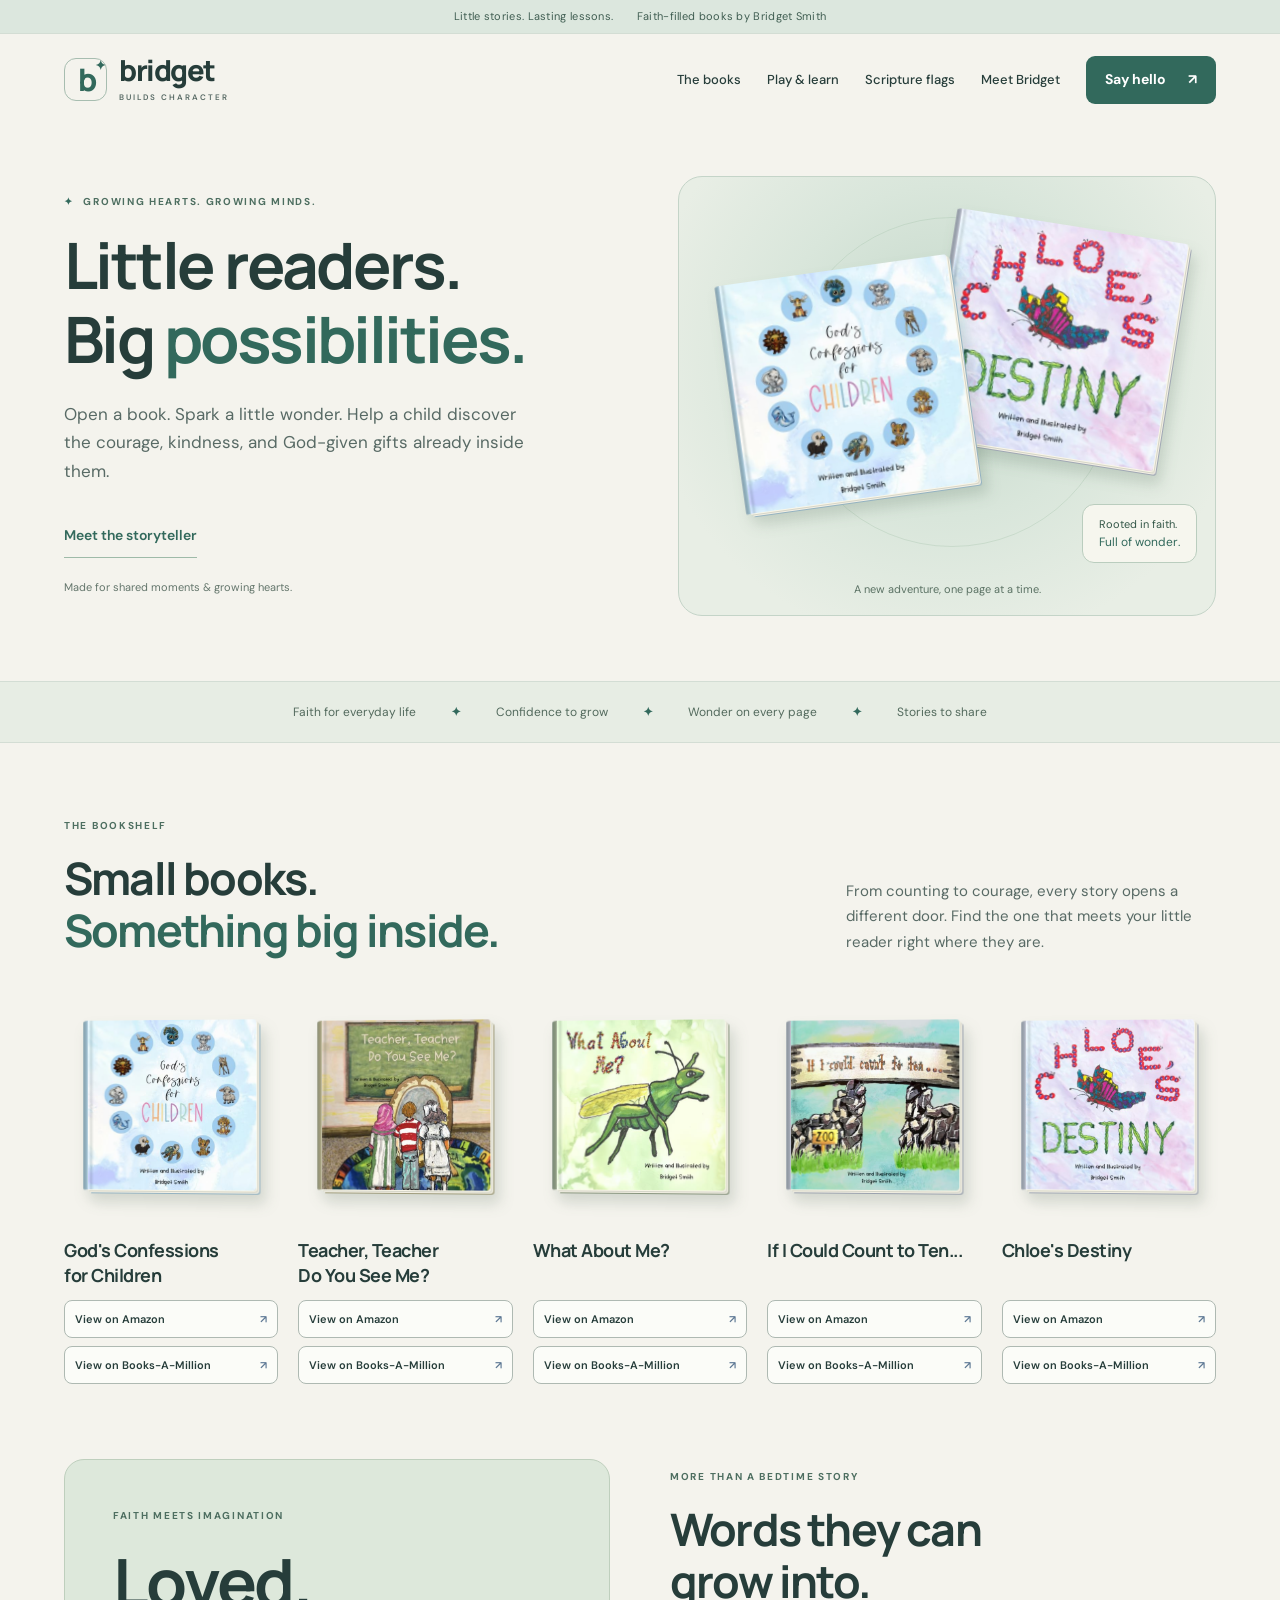
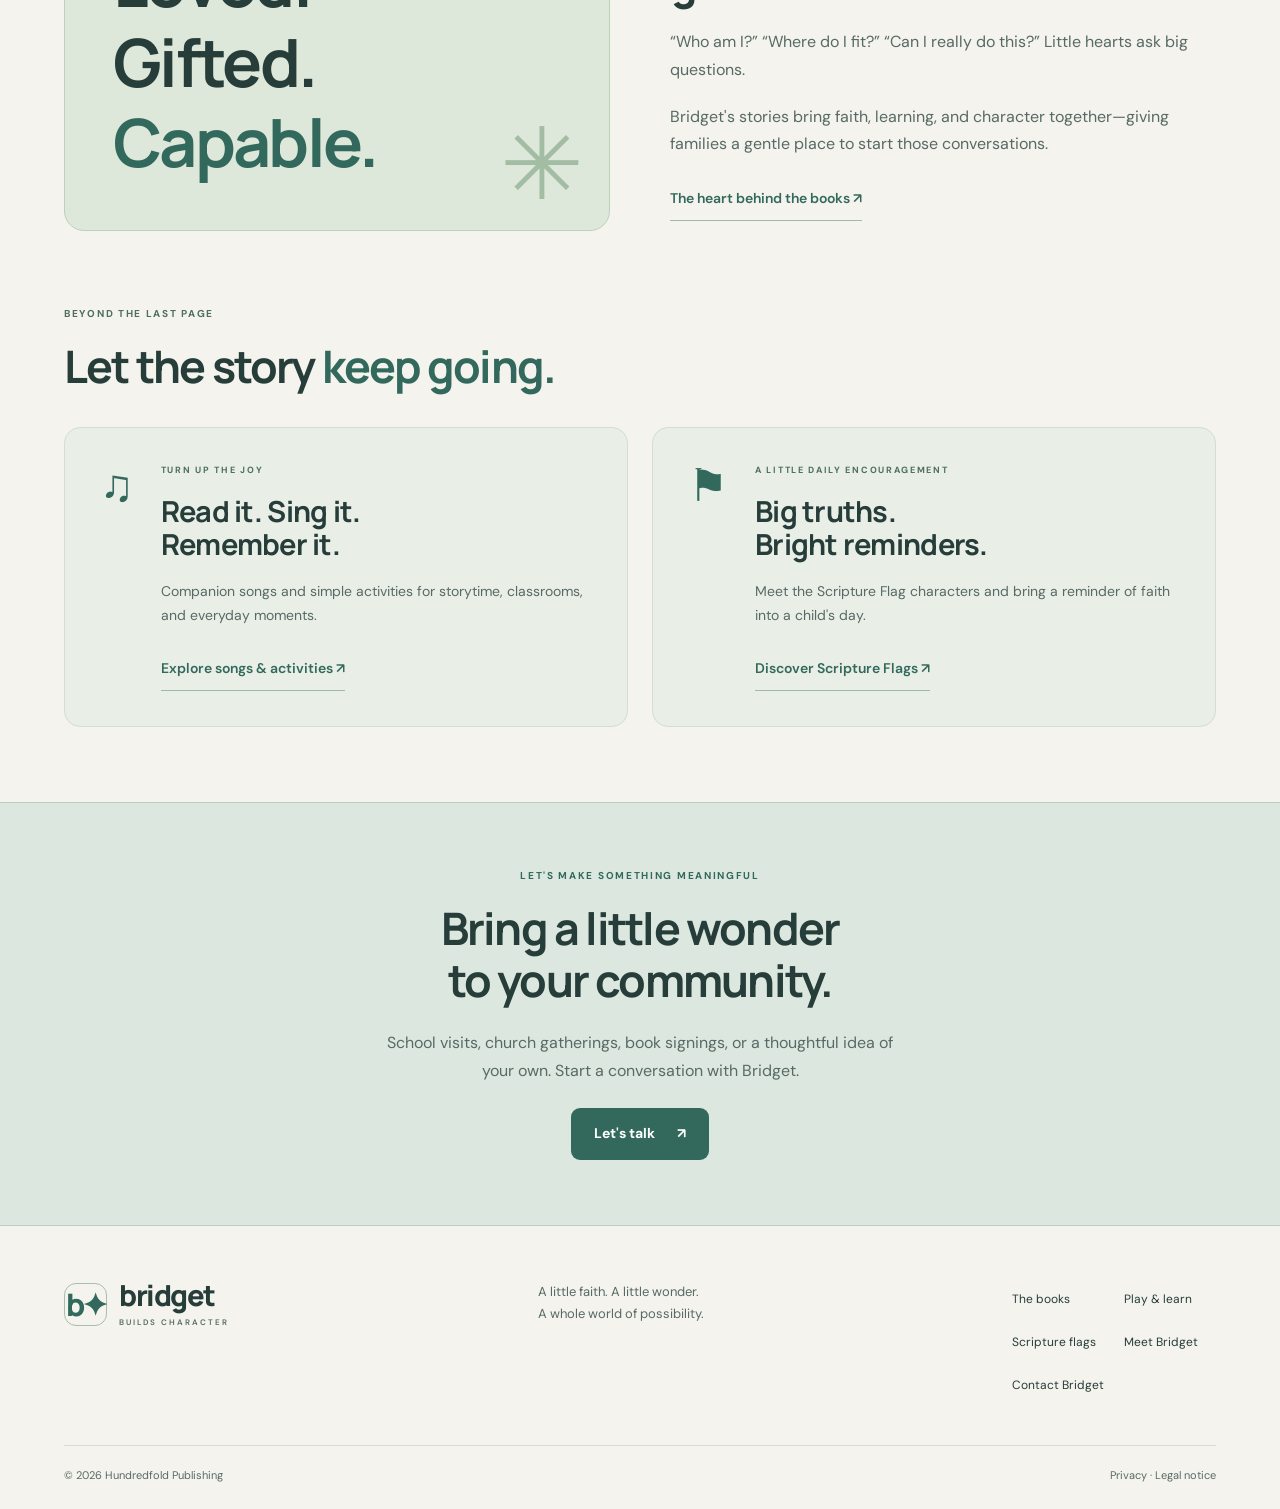
==== commit 77cc1034: "Add Amazon and Books-A-Million links below each book" ====
--- a/index.html
+++ b/index.html
@@ -1 +1 @@
-<!doctype html><html lang="en"><head><meta charset="utf-8"><meta name="viewport" content="width=device-width,initial-scale=1"><title>Little readers. Big possibilities. | Bridget Builds Character</title><meta name="description" content="Stories for little readers with big possibilities. Explore faith-filled children's books, songs and Scripture Flags by Bridget Smith."><meta name="theme-color" content="#f4f3ed"><link rel="stylesheet" href="assets/style.css?v=sage-books-4"><script src="assets/app.js?v=sage-books-3" defer></script></head><body><a class="skip" href="#main">Skip to content</a><div class="announcement">Little stories. Lasting lessons. <span>Faith-filled books by Bridget Smith</span></div><header><a class="brand" href="index.html"><span class="brand-icon" aria-hidden="true">b<span>✦</span></span><span>bridget<span class="brand-sub">BUILDS CHARACTER</span></span></a><button class="menu" aria-label="Toggle navigation" aria-expanded="false" aria-controls="nav">Menu +</button><nav id="nav"><a href="books.html">The books</a><a href="activities.html">Play & learn</a><a href="scripture-flags.html">Scripture flags</a><a href="about.html">Meet Bridget</a><a class="button small" href="contact.html">Say hello <span>↗</span></a></nav></header><main id="main"><section class="hero"><div class="hero-copy"><div class="eyebrow"><span class="tiny-star">✦</span> GROWING HEARTS. GROWING MINDS.</div><h1>Little readers.<br>Big <em>possibilities.</em></h1><p>Open a book. Spark a little wonder. Help a child discover the courage, kindness, and God-given gifts already inside them.</p><div class="actions"><a class="text-link" href="about.html">Meet the storyteller</a></div><div class="hero-note">Made for shared moments & growing hearts.</div></div><div class="hero-art"><span class="hero-spark" aria-hidden="true">✳</span><div class="art-circle"></div><span class="book-object hero-book back" style="--binding:#b6bac9"><img src="assets/0998240729.jpg" alt="Chloe's Destiny book cover"></span><span class="book-object hero-book front" style="--binding:#a7c7d9"><img src="assets/B0D6RMJ539.jpg" alt="God's Confessions for Children book cover"></span><div class="round-note">Rooted in faith.<br><em>Full of wonder.</em></div><span class="art-caption">A new adventure, one page at a time.</span></div></section><div class="ribbon"><span>Faith for everyday life</span><b>✦</b><span>Confidence to grow</span><b>✦</b><span>Wonder on every page</span><b>✦</b><span>Stories to share</span></div><section class="section"><div class="section-heading"><div><div class="eyebrow">THE BOOKSHELF</div><h2>Small books.<br><em>Something big inside.</em></h2></div><p>From counting to courage, every story opens a different door. Find the one that meets your little reader right where they are.</p></div><div class="shelf"><a class="shelf-book" href="books.html#gods-confessions"><div class="book-image"><span class="book-object " style="--binding:#a7c7d9"><img loading="lazy" src="assets/B0D6RMJ539.jpg" alt="God's Confessions for Children cover"></span></div><h3>God's Confessions for Children</h3></a><a class="shelf-book" href="books.html#teacher"><div class="book-image"><span class="book-object " style="--binding:#b3ac87"><img loading="lazy" src="assets/0998240745.jpg" alt="Teacher, Teacher Do You See Me? cover"></span></div><h3>Teacher, Teacher Do You See Me?</h3></a><a class="shelf-book" href="books.html#what-about-me"><div class="book-image"><span class="book-object " style="--binding:#99a58a"><img loading="lazy" src="assets/0998240710.jpg" alt="What About Me? cover"></span></div><h3>What About Me?</h3></a><a class="shelf-book" href="books.html#count-to-ten"><div class="book-image"><span class="book-object " style="--binding:#b0b4c2"><img loading="lazy" src="assets/0998240737.jpg" alt="If I Could Count to Ten... cover"></span></div><h3>If I Could Count to Ten...</h3></a><a class="shelf-book" href="books.html#chloes-destiny"><div class="book-image"><span class="book-object " style="--binding:#b6bac9"><img loading="lazy" src="assets/0998240729.jpg" alt="Chloe's Destiny cover"></span></div><h3>Chloe's Destiny</h3></a></div><div class="center"><a class="text-link" href="books.html">Explore every book & edition ↗</a></div></section><section class="story-section"><div class="story-art"><span class="eyebrow">FAITH MEETS IMAGINATION</span><div class="big-word">Loved.<br>Gifted.<br><em>Capable.</em></div><span class="story-star" aria-hidden="true">✳</span></div><div class="story-copy"><div class="eyebrow">MORE THAN A BEDTIME STORY</div><h2>Words they can<br>grow into.</h2><p>“Who am I?” “Where do I fit?” “Can I really do this?” Little hearts ask big questions.</p><p>Bridget's stories bring faith, learning, and character together—giving families a gentle place to start those conversations.</p><a class="text-link" href="about.html">The heart behind the books ↗</a></div></section><section class="section play-section"><div class="section-heading"><div><div class="eyebrow">BEYOND THE LAST PAGE</div><h2>Let the story <em>keep going.</em></h2></div></div><div class="play-grid"><a href="activities.html" class="play-card peach"><span class="play-symbol" aria-hidden="true">♫</span><div><span class="eyebrow">TURN UP THE JOY</span><h3>Read it. Sing it.<br>Remember it.</h3><p>Companion songs and simple activities for storytime, classrooms, and everyday moments.</p><span class="text-link">Explore songs & activities ↗</span></div></a><a href="scripture-flags.html" class="play-card green"><span class="play-symbol" aria-hidden="true">⚑</span><div><span class="eyebrow">A LITTLE DAILY ENCOURAGEMENT</span><h3>Big truths.<br>Bright reminders.</h3><p>Meet the Scripture Flag characters and bring a reminder of faith into a child's day.</p><span class="text-link">Discover Scripture Flags ↗</span></div></a></div></section><section class="invitation"><span class="eyebrow">LET'S MAKE SOMETHING MEANINGFUL</span><h2>Bring a little wonder<br>to your community.</h2><p>School visits, church gatherings, book signings, or a thoughtful idea of your own. Start a conversation with Bridget.</p><a class="button light" href="contact.html">Let's talk <span>↗</span></a></section></main><footer><div class="footer-top"><a class="brand" href="index.html"><span class="brand-icon">b✦</span><span>bridget<span class="brand-sub">BUILDS CHARACTER</span></span></a><p>A little faith. A little wonder.<br>A whole world of possibility.</p><div><a href="books.html">The books</a><a href="activities.html">Play & learn</a><a href="scripture-flags.html">Scripture flags</a><a href="about.html">Meet Bridget</a><a href="contact.html">Contact Bridget</a></div></div><div class="footer-bottom"><span>© 2026 Hundredfold Publishing</span><span><a href="privacy-policy.html">Privacy</a> · <a href="legal-notice.html">Legal notice</a></span></div></footer></body></html>+<!doctype html><html lang="en"><head><meta charset="utf-8"><meta name="viewport" content="width=device-width,initial-scale=1"><title>Little readers. Big possibilities. | Bridget Builds Character</title><meta name="description" content="Stories for little readers with big possibilities. Explore faith-filled children's books, songs and Scripture Flags by Bridget Smith."><meta name="theme-color" content="#f4f3ed"><link rel="stylesheet" href="assets/style.css?v=sage-books-5"><script src="assets/app.js?v=sage-books-3" defer></script></head><body><a class="skip" href="#main">Skip to content</a><div class="announcement">Little stories. Lasting lessons. <span>Faith-filled books by Bridget Smith</span></div><header><a class="brand" href="index.html"><span class="brand-icon" aria-hidden="true">b<span>✦</span></span><span>bridget<span class="brand-sub">BUILDS CHARACTER</span></span></a><button class="menu" aria-label="Toggle navigation" aria-expanded="false" aria-controls="nav">Menu +</button><nav id="nav"><a href="books.html">The books</a><a href="activities.html">Play & learn</a><a href="scripture-flags.html">Scripture flags</a><a href="about.html">Meet Bridget</a><a class="button small" href="contact.html">Say hello <span>↗</span></a></nav></header><main id="main"><section class="hero"><div class="hero-copy"><div class="eyebrow"><span class="tiny-star">✦</span> GROWING HEARTS. GROWING MINDS.</div><h1>Little readers.<br>Big <em>possibilities.</em></h1><p>Open a book. Spark a little wonder. Help a child discover the courage, kindness, and God-given gifts already inside them.</p><div class="actions"><a class="text-link" href="about.html">Meet the storyteller</a></div><div class="hero-note">Made for shared moments & growing hearts.</div></div><div class="hero-art"><span class="hero-spark" aria-hidden="true">✳</span><div class="art-circle"></div><span class="book-object hero-book back" style="--binding:#b6bac9"><img src="assets/0998240729.jpg" alt="Chloe's Destiny book cover"></span><span class="book-object hero-book front" style="--binding:#a7c7d9"><img src="assets/B0D6RMJ539.jpg" alt="God's Confessions for Children book cover"></span><div class="round-note">Rooted in faith.<br><em>Full of wonder.</em></div><span class="art-caption">A new adventure, one page at a time.</span></div></section><div class="ribbon"><span>Faith for everyday life</span><b>✦</b><span>Confidence to grow</span><b>✦</b><span>Wonder on every page</span><b>✦</b><span>Stories to share</span></div><section class="section"><div class="section-heading"><div><div class="eyebrow">THE BOOKSHELF</div><h2>Small books.<br><em>Something big inside.</em></h2></div><p>From counting to courage, every story opens a different door. Find the one that meets your little reader right where they are.</p></div><div class="shelf"><article class="shelf-book"><div class="book-image"><span class="book-object " style="--binding:#a7c7d9"><img loading="lazy" src="assets/B0D6RMJ539.jpg" alt="God's Confessions for Children cover"></span></div><h3>God's Confessions for Children</h3><div class="book-links"><a class="book-link-btn" href="https://www.amazon.com/Gods-Confessions-Children-Bridget-Smith/dp/B0D6RMJ539/" target="_blank" rel="noopener">View on Amazon <span>↗</span></a><a class="book-link-btn" href="https://www.booksamillion.com/search2?query=9798328158664" target="_blank" rel="noopener">View on Books-A-Million <span>↗</span></a></div></article><article class="shelf-book"><div class="book-image"><span class="book-object " style="--binding:#b3ac87"><img loading="lazy" src="assets/0998240745.jpg" alt="Teacher, Teacher Do You See Me? cover"></span></div><h3>Teacher, Teacher Do You See Me?</h3><div class="book-links"><a class="book-link-btn" href="https://www.amazon.com/Teacher-Do-You-See-Me/dp/0998240745/" target="_blank" rel="noopener">View on Amazon <span>↗</span></a><a class="book-link-btn" href="https://www.booksamillion.com/search2?query=9780998240749" target="_blank" rel="noopener">View on Books-A-Million <span>↗</span></a></div></article><article class="shelf-book"><div class="book-image"><span class="book-object " style="--binding:#99a58a"><img loading="lazy" src="assets/0998240710.jpg" alt="What About Me? cover"></span></div><h3>What About Me?</h3><div class="book-links"><a class="book-link-btn" href="https://www.amazon.com/What-About-Me-Concepts-Character/dp/0998240710/" target="_blank" rel="noopener">View on Amazon <span>↗</span></a><a class="book-link-btn" href="https://www.booksamillion.com/search2?query=9780998240718" target="_blank" rel="noopener">View on Books-A-Million <span>↗</span></a></div></article><article class="shelf-book"><div class="book-image"><span class="book-object " style="--binding:#b0b4c2"><img loading="lazy" src="assets/0998240737.jpg" alt="If I Could Count to Ten... cover"></span></div><h3>If I Could Count to Ten...</h3><div class="book-links"><a class="book-link-btn" href="https://www.amazon.com/If-I-Could-Count-Ten/dp/0998240737/" target="_blank" rel="noopener">View on Amazon <span>↗</span></a><a class="book-link-btn" href="https://www.booksamillion.com/search2?query=9780998240732" target="_blank" rel="noopener">View on Books-A-Million <span>↗</span></a></div></article><article class="shelf-book"><div class="book-image"><span class="book-object " style="--binding:#b6bac9"><img loading="lazy" src="assets/0998240729.jpg" alt="Chloe's Destiny cover"></span></div><h3>Chloe's Destiny</h3><div class="book-links"><a class="book-link-btn" href="https://www.amazon.com/Chloes-Destiny-Concepts-Character-Book/dp/0998240729/" target="_blank" rel="noopener">View on Amazon <span>↗</span></a><a class="book-link-btn" href="https://www.booksamillion.com/search2?query=9780998240725" target="_blank" rel="noopener">View on Books-A-Million <span>↗</span></a></div></article></div></section><section class="story-section"><div class="story-art"><span class="eyebrow">FAITH MEETS IMAGINATION</span><div class="big-word">Loved.<br>Gifted.<br><em>Capable.</em></div><span class="story-star" aria-hidden="true">✳</span></div><div class="story-copy"><div class="eyebrow">MORE THAN A BEDTIME STORY</div><h2>Words they can<br>grow into.</h2><p>“Who am I?” “Where do I fit?” “Can I really do this?” Little hearts ask big questions.</p><p>Bridget's stories bring faith, learning, and character together—giving families a gentle place to start those conversations.</p><a class="text-link" href="about.html">The heart behind the books ↗</a></div></section><section class="section play-section"><div class="section-heading"><div><div class="eyebrow">BEYOND THE LAST PAGE</div><h2>Let the story <em>keep going.</em></h2></div></div><div class="play-grid"><a href="activities.html" class="play-card peach"><span class="play-symbol" aria-hidden="true">♫</span><div><span class="eyebrow">TURN UP THE JOY</span><h3>Read it. Sing it.<br>Remember it.</h3><p>Companion songs and simple activities for storytime, classrooms, and everyday moments.</p><span class="text-link">Explore songs & activities ↗</span></div></a><a href="scripture-flags.html" class="play-card green"><span class="play-symbol" aria-hidden="true">⚑</span><div><span class="eyebrow">A LITTLE DAILY ENCOURAGEMENT</span><h3>Big truths.<br>Bright reminders.</h3><p>Meet the Scripture Flag characters and bring a reminder of faith into a child's day.</p><span class="text-link">Discover Scripture Flags ↗</span></div></a></div></section><section class="invitation"><span class="eyebrow">LET'S MAKE SOMETHING MEANINGFUL</span><h2>Bring a little wonder<br>to your community.</h2><p>School visits, church gatherings, book signings, or a thoughtful idea of your own. Start a conversation with Bridget.</p><a class="button light" href="contact.html">Let's talk <span>↗</span></a></section></main><footer><div class="footer-top"><a class="brand" href="index.html"><span class="brand-icon">b✦</span><span>bridget<span class="brand-sub">BUILDS CHARACTER</span></span></a><p>A little faith. A little wonder.<br>A whole world of possibility.</p><div><a href="books.html">The books</a><a href="activities.html">Play & learn</a><a href="scripture-flags.html">Scripture flags</a><a href="about.html">Meet Bridget</a><a href="contact.html">Contact Bridget</a></div></div><div class="footer-bottom"><span>© 2026 Hundredfold Publishing</span><span><a href="privacy-policy.html">Privacy</a> · <a href="legal-notice.html">Legal notice</a></span></div></footer></body></html>
--- a/assets/style.css
+++ b/assets/style.css
@@ -1,7 +1,7 @@
 @import url('https://fonts.googleapis.com/css2?family=DM+Sans:wght@400;500;600;700&family=Manrope:wght@400;500;600;700;800&display=swap');
-:root{color-scheme:light;--paper:#f4f3ed;--ink:#263d3a;--muted:#586a65;--coral:#32695c;--line:#d3ddd4;--surface:#e9eee7;--radius:18px}*{box-sizing:border-box}html{scroll-behavior:smooth;scroll-padding-top:100px}body{margin:0;background:var(--paper);color:var(--ink);font:16px/1.7 'DM Sans',sans-serif}a{color:inherit;text-decoration:none}img{display:block;max-width:100%}button,input,select,textarea{font:inherit}button,a,input,textarea,select{-webkit-tap-highlight-color:transparent}a:focus-visible,button:focus-visible,input:focus-visible,textarea:focus-visible,select:focus-visible{outline:3px solid var(--coral);outline-offset:5px}h1,h2,h3,p{margin:0}h1,h2,h3,.big-word{font-family:Manrope,sans-serif;font-weight:700;line-height:1.15;letter-spacing:-.04em;text-wrap:balance}h1{font-size:clamp(42px,5vw,72px)}h2{font-size:clamp(30px,3.5vw,48px)}h3{font-size:24px;letter-spacing:-.025em}em{font-style:normal;color:var(--coral)}p{color:var(--muted)}.announcement{padding:7px 20px;text-align:center;color:#405e52;background:#dce7de;font-size:11px;letter-spacing:.3px;border-bottom:1px solid var(--line)}.announcement span{margin-left:20px}.brand{display:flex;align-items:center;gap:12px;font:800 29px/1 Manrope,sans-serif;letter-spacing:-1.5px}.brand-icon{display:grid;place-items:center;font-size:31px;position:relative;width:43px;height:43px;border:1px solid #a7bdb0;border-radius:12px;color:var(--coral);letter-spacing:-3px}.brand-icon span{font-size:13px;position:absolute;right:3px;top:0}.brand-sub{display:block;font:600 8px/1.4 'DM Sans',sans-serif;letter-spacing:2px;margin-top:7px;color:#586a65}header{max-width:1440px;margin:auto;padding:22px 5%;display:flex;align-items:center;justify-content:space-between;gap:24px;position:relative;z-index:10}nav{display:flex;align-items:center;gap:26px;font-size:13px;font-weight:500}nav>a{min-height:44px;display:flex;align-items:center}nav a:hover,nav [aria-current]{color:var(--coral)}.button,.btn{display:inline-flex;align-items:center;justify-content:center;gap:22px;min-height:48px;padding:13px 22px;border:1px solid transparent;border-radius:9px;background:var(--coral);color:#ffffff;font-weight:700;font-size:14px;cursor:pointer;transition:background .2s,transform .2s}.button:hover,.btn:hover{background:#245347;color:#ffffff;transform:translateY(-2px)}.small{padding:10px 18px}.text-link,.link-arrow{display:inline-flex;align-items:center;min-height:44px;font-weight:600;font-size:14px;color:var(--coral);border-bottom:1px solid #9ebaa8}.menu{display:none}.eyebrow{display:block;font-size:10px;line-height:1.6;font-weight:700;letter-spacing:1.7px;color:#4d6e60;margin-bottom:18px}.tiny-star{color:var(--coral);margin-right:6px}.hero{max-width:1440px;margin:auto;padding:50px 5% 65px;display:grid;grid-template-columns:1.05fr 1fr;align-items:center;gap:50px}.hero h1{margin-bottom:24px}.hero-copy>p{font-size:17px;max-width:470px}.actions{display:flex;flex-wrap:wrap;align-items:center;gap:20px;margin-top:28px}.hero-note{font-size:11px;color:#64766c;margin-top:20px}.hero-art{position:relative;height:440px;isolation:isolate;background:radial-gradient(ellipse at 50% 40%,#c3d7c9 0%,#d9e6db 45%,#e8eee5 80%);border:1px solid #c4d4c8;border-radius:24px;overflow:hidden}.art-circle{position:absolute;width:330px;height:330px;border:1px solid #a3bfa855;border-radius:50%;left:20%;top:40px;z-index:-1}.hero-book{position:absolute;width:43%;border-radius:3px;filter:drop-shadow(10px 20px 14px #34493430)}.hero-book.front{left:10%;top:92px;transform:rotate(-8deg);z-index:2}.hero-book.back{right:8%;top:48px;transform:rotate(9deg)}.hero-spark{display:none}.round-note{position:absolute;right:18px;bottom:52px;padding:11px 16px;background:#f6f6ee;border:1px solid #bacdbe;border-radius:12px;z-index:3;font-size:11px;line-height:1.5;color:#345748}.round-note em{font-size:12px}.art-caption{position:absolute;bottom:16px;left:0;width:100%;text-align:center;font-size:11px;color:#5b7264}.ribbon{display:flex;justify-content:center;gap:35px;border-block:1px solid var(--line);padding:20px 5%;font-size:12px;color:#536a5d;background:#e7ede4}.ribbon b{color:var(--coral)}.section{max-width:1440px;padding:75px 5%;margin:auto}.section-heading{display:flex;justify-content:space-between;align-items:end;gap:55px;margin-bottom:35px}.section-heading>p{max-width:370px;font-size:15px}.shelf{display:grid;grid-template-columns:repeat(5,minmax(0,1fr));gap:20px}.shelf-book{display:block;min-width:0}.book-image{display:flex;align-items:center;justify-content:center;height:230px;padding:22px;background:transparent;border:0;border-radius:0;margin-bottom:18px;transition:none}.book-image img{max-height:190px;box-shadow:5px 10px 15px #34493425;transition:transform .2s}.shelf-book:hover .book-image{background:transparent}.shelf-book:hover img{transform:translateY(-5px)}.shelf-book h3{font-size:18px;line-height:1.4;letter-spacing:-.5px;margin-bottom:7px}.shelf-book>span{font-size:11px;color:#57745f}.center{text-align:center;margin-top:30px}.story-section{display:grid;grid-template-columns:1fr 1fr;gap:60px;max-width:1440px;margin:auto;padding:0 5%;align-items:center}.story-art{position:relative;padding:48px;background:#dde8db;border:1px solid #becfbd;border-radius:20px;overflow:hidden}.big-word{font-size:clamp(45px,5.2vw,72px);line-height:1.2}.story-star{position:absolute;right:25px;bottom:15px;font-size:100px;color:#a3bda4;line-height:1}.story-copy h2{margin-bottom:22px}.story-copy p{margin-bottom:20px}.play-grid{display:grid;grid-template-columns:1fr 1fr;gap:24px}.play-card{display:flex;gap:27px;padding:35px;background:var(--surface);border:1px solid var(--line);border-radius:16px;transition:border-color .2s}.play-card:hover{border-color:var(--coral)}.play-symbol{font-size:45px;color:var(--coral);line-height:1}.play-card h3{font-size:29px;margin-bottom:18px}.play-card p{font-size:14px;margin-bottom:20px}.play-card .eyebrow{font-size:9px}.invitation{background:#dce8df;border-block:1px solid #bccfbe;text-align:center;padding:65px 20px}.invitation p{max-width:540px;margin:24px auto}.invitation .eyebrow{color:var(--coral)}footer{max-width:1440px;margin:auto;padding:55px 5% 25px}.footer-top{display:flex;justify-content:space-between;gap:40px;padding-bottom:40px;align-items:start}.footer-top p{font-size:13px}.footer-top>div{display:grid;grid-template-columns:1fr 1fr;gap:5px 20px;font-size:12px}.footer-top>div a{min-height:38px;display:flex;align-items:center}.footer-bottom{display:flex;justify-content:space-between;border-top:1px solid var(--line);padding-top:20px;font-size:11px;color:var(--muted)}.page-intro,.page-hero{max-width:1440px;margin:auto;padding:50px 5% 35px}.page-intro p,.page-hero p{max-width:650px;margin-top:25px}.book-list{padding-top:0}.book-detail{display:grid;grid-template-columns:280px 1fr;gap:65px;align-items:center;padding:50px 0;border-top:1px solid var(--line);scroll-margin-top:25px}.book-detail .cover{padding:30px;background:var(--surface);border:1px solid var(--line);border-radius:16px;display:flex;justify-content:center}.cover img{max-height:290px;box-shadow:6px 10px 14px #34493430}.book-detail h2{font-size:36px;margin-bottom:20px}.book-detail p{max-width:650px}.tags{display:flex;flex-wrap:wrap;gap:10px;margin-top:18px}.tag{font-size:11px;border:1px solid #bdcebc;border-radius:6px;padding:3px 10px;color:#49664f}.btn-outline{background:transparent;color:var(--coral);border:1px solid #9dbba6}.edition-box{margin-top:24px;font-size:13px}.edition-links{display:flex;gap:22px;margin-top:5px}.featured-book{display:grid;grid-template-columns:180px 1fr;gap:40px;padding:32px;border:1px solid var(--line);border-radius:16px;background:var(--surface)}.featured-book p{margin:20px 0}.featured-book img{max-height:250px}.media-grid{display:grid;grid-template-columns:repeat(3,minmax(0,1fr));gap:35px 24px}.media-thumb{position:relative;aspect-ratio:16/10;overflow:hidden;border-radius:12px;background:var(--surface)}.media-thumb img{width:100%;height:100%;object-fit:cover}.play-button{position:absolute;left:calc(50% - 24px);top:calc(50% - 24px);width:48px;height:48px;border-radius:50%;background:var(--coral);color:#ffffff;display:grid;place-items:center}.media-card h3{font-size:22px;margin:18px 0 10px}.media-card p{font-size:14px}.activity-heading{margin-top:70px}.activity-grid{display:grid;grid-template-columns:repeat(3,1fr);gap:35px}.activity-grid article{padding-top:20px;border-top:1px solid var(--line)}.activity-grid span{color:var(--coral)}.activity-grid h3{margin:15px 0}.flag-grid{display:grid;grid-template-columns:repeat(3,minmax(0,1fr));gap:22px}.flag-card{padding:28px;border:1px solid var(--line);border-radius:14px;background:var(--surface)}.flag-symbol{display:grid;place-items:center;width:44px;height:44px;background:#d3e2ce;color:var(--coral);font-weight:700;border-radius:10px}.animal{font-size:12px;color:#5a705e;margin:18px 0 10px}.flag-card h3{font-size:23px;margin-bottom:16px}.flag-card p{font-size:14px;margin-bottom:20px}.contact-grid{display:grid;grid-template-columns:1fr 1fr;gap:65px;padding-top:20px}.contact-grid h2{font-size:34px;margin-bottom:20px}.contact-grid p{margin-bottom:20px}.email{overflow-wrap:anywhere;font-size:15px;color:var(--coral)}.contact-note{border-top:1px solid var(--line);margin-top:30px;padding-top:25px;font-size:14px;line-height:2.4}form{padding:30px;background:var(--surface);border:1px solid var(--line);border-radius:16px}label{display:block;font-size:13px;font-weight:600;margin-bottom:7px}input,textarea,select{display:block;width:100%;background:#fbfcf8;border:1px solid #a3b4a4;border-radius:8px;padding:12px;margin-bottom:18px;color:var(--ink);font-size:16px}textarea{resize:vertical}.form-note{font-size:12px}.skip{position:absolute;top:-100px;z-index:30;padding:10px;background:var(--coral);color:#ffffff}.skip:focus{top:0}.container{max-width:1100px;margin:auto}.section .container h2{margin:25px 0}.section .container p{margin:15px 0}.section .container a{color:var(--coral);text-decoration:underline}
+:root{color-scheme:light;--paper:#f4f3ed;--ink:#263d3a;--muted:#586a65;--coral:#32695c;--line:#d3ddd4;--surface:#e9eee7;--radius:18px}*{box-sizing:border-box}html{scroll-behavior:smooth;scroll-padding-top:100px}body{margin:0;background:var(--paper);color:var(--ink);font:16px/1.7 'DM Sans',sans-serif}a{color:inherit;text-decoration:none}img{display:block;max-width:100%}button,input,select,textarea{font:inherit}button,a,input,textarea,select{-webkit-tap-highlight-color:transparent}a:focus-visible,button:focus-visible,input:focus-visible,textarea:focus-visible,select:focus-visible{outline:3px solid var(--coral);outline-offset:5px}h1,h2,h3,p{margin:0}h1,h2,h3,.big-word{font-family:Manrope,sans-serif;font-weight:700;line-height:1.15;letter-spacing:-.04em;text-wrap:balance}h1{font-size:clamp(42px,5vw,72px)}h2{font-size:clamp(30px,3.5vw,48px)}h3{font-size:24px;letter-spacing:-.025em}em{font-style:normal;color:var(--coral)}p{color:var(--muted)}.announcement{padding:7px 20px;text-align:center;color:#405e52;background:#dce7de;font-size:11px;letter-spacing:.3px;border-bottom:1px solid var(--line)}.announcement span{margin-left:20px}.brand{display:flex;align-items:center;gap:12px;font:800 29px/1 Manrope,sans-serif;letter-spacing:-1.5px}.brand-icon{display:grid;place-items:center;font-size:31px;position:relative;width:43px;height:43px;border:1px solid #a7bdb0;border-radius:12px;color:var(--coral);letter-spacing:-3px}.brand-icon span{font-size:13px;position:absolute;right:3px;top:0}.brand-sub{display:block;font:600 8px/1.4 'DM Sans',sans-serif;letter-spacing:2px;margin-top:7px;color:#586a65}header{max-width:1440px;margin:auto;padding:22px 5%;display:flex;align-items:center;justify-content:space-between;gap:24px;position:relative;z-index:10}nav{display:flex;align-items:center;gap:26px;font-size:13px;font-weight:500}nav>a{min-height:44px;display:flex;align-items:center}nav a:hover,nav [aria-current]{color:var(--coral)}.button,.btn{display:inline-flex;align-items:center;justify-content:center;gap:22px;min-height:48px;padding:13px 22px;border:1px solid transparent;border-radius:9px;background:var(--coral);color:#ffffff;font-weight:700;font-size:14px;cursor:pointer;transition:background .2s,transform .2s}.button:hover,.btn:hover{background:#245347;color:#ffffff;transform:translateY(-2px)}.small{padding:10px 18px}.text-link,.link-arrow{display:inline-flex;align-items:center;min-height:44px;font-weight:600;font-size:14px;color:var(--coral);border-bottom:1px solid #9ebaa8}.menu{display:none}.eyebrow{display:block;font-size:10px;line-height:1.6;font-weight:700;letter-spacing:1.7px;color:#4d6e60;margin-bottom:18px}.tiny-star{color:var(--coral);margin-right:6px}.hero{max-width:1440px;margin:auto;padding:50px 5% 65px;display:grid;grid-template-columns:1.05fr 1fr;align-items:center;gap:50px}.hero h1{margin-bottom:24px}.hero-copy>p{font-size:17px;max-width:470px}.actions{display:flex;flex-wrap:wrap;align-items:center;gap:20px;margin-top:28px}.hero-note{font-size:11px;color:#64766c;margin-top:20px}.hero-art{position:relative;height:440px;isolation:isolate;background:radial-gradient(ellipse at 50% 40%,#c3d7c9 0%,#d9e6db 45%,#e8eee5 80%);border:1px solid #c4d4c8;border-radius:24px;overflow:hidden}.art-circle{position:absolute;width:330px;height:330px;border:1px solid #a3bfa855;border-radius:50%;left:20%;top:40px;z-index:-1}.hero-book{position:absolute;width:43%;border-radius:3px;filter:drop-shadow(10px 20px 14px #34493430)}.hero-book.front{left:10%;top:92px;transform:rotate(-8deg);z-index:2}.hero-book.back{right:8%;top:48px;transform:rotate(9deg)}.hero-spark{display:none}.round-note{position:absolute;right:18px;bottom:52px;padding:11px 16px;background:#f6f6ee;border:1px solid #bacdbe;border-radius:12px;z-index:3;font-size:11px;line-height:1.5;color:#345748}.round-note em{font-size:12px}.art-caption{position:absolute;bottom:16px;left:0;width:100%;text-align:center;font-size:11px;color:#5b7264}.ribbon{display:flex;justify-content:center;gap:35px;border-block:1px solid var(--line);padding:20px 5%;font-size:12px;color:#536a5d;background:#e7ede4}.ribbon b{color:var(--coral)}.section{max-width:1440px;padding:75px 5%;margin:auto}.section-heading{display:flex;justify-content:space-between;align-items:end;gap:55px;margin-bottom:35px}.section-heading>p{max-width:370px;font-size:15px}.shelf{display:grid;grid-template-columns:repeat(5,minmax(0,1fr));gap:20px}.shelf-book{display:flex;flex-direction:column;min-width:0}.book-image{display:flex;align-items:center;justify-content:center;height:230px;padding:22px;background:transparent;border:0;border-radius:0;margin-bottom:18px;transition:none}.book-image img{max-height:190px;box-shadow:5px 10px 15px #34493425;transition:transform .2s}.shelf-book:hover .book-image{background:transparent}.shelf-book:hover img{transform:translateY(-5px)}.shelf-book h3{font-size:18px;line-height:1.4;letter-spacing:-.5px;margin-bottom:12px}.book-links{display:grid;gap:8px;margin-top:auto}.book-link-btn{display:flex;align-items:center;justify-content:space-between;gap:8px;min-height:38px;padding:8px 10px;border:1px solid #aeb9b2;border-radius:8px;background:#fbfcf8;color:var(--ink);font-size:11px;font-weight:600;line-height:1.25;transition:border-color .2s,background .2s}.book-link-btn:hover{border-color:#7f9689;background:#ffffff}.book-link-btn span{flex:0 0 auto;color:#5d7894}.shelf-book>span{font-size:11px;color:#57745f}.center{text-align:center;margin-top:30px}.story-section{display:grid;grid-template-columns:1fr 1fr;gap:60px;max-width:1440px;margin:auto;padding:0 5%;align-items:center}.story-art{position:relative;padding:48px;background:#dde8db;border:1px solid #becfbd;border-radius:20px;overflow:hidden}.big-word{font-size:clamp(45px,5.2vw,72px);line-height:1.2}.story-star{position:absolute;right:25px;bottom:15px;font-size:100px;color:#a3bda4;line-height:1}.story-copy h2{margin-bottom:22px}.story-copy p{margin-bottom:20px}.play-grid{display:grid;grid-template-columns:1fr 1fr;gap:24px}.play-card{display:flex;gap:27px;padding:35px;background:var(--surface);border:1px solid var(--line);border-radius:16px;transition:border-color .2s}.play-card:hover{border-color:var(--coral)}.play-symbol{font-size:45px;color:var(--coral);line-height:1}.play-card h3{font-size:29px;margin-bottom:18px}.play-card p{font-size:14px;margin-bottom:20px}.play-card .eyebrow{font-size:9px}.invitation{background:#dce8df;border-block:1px solid #bccfbe;text-align:center;padding:65px 20px}.invitation p{max-width:540px;margin:24px auto}.invitation .eyebrow{color:var(--coral)}footer{max-width:1440px;margin:auto;padding:55px 5% 25px}.footer-top{display:flex;justify-content:space-between;gap:40px;padding-bottom:40px;align-items:start}.footer-top p{font-size:13px}.footer-top>div{display:grid;grid-template-columns:1fr 1fr;gap:5px 20px;font-size:12px}.footer-top>div a{min-height:38px;display:flex;align-items:center}.footer-bottom{display:flex;justify-content:space-between;border-top:1px solid var(--line);padding-top:20px;font-size:11px;color:var(--muted)}.page-intro,.page-hero{max-width:1440px;margin:auto;padding:50px 5% 35px}.page-intro p,.page-hero p{max-width:650px;margin-top:25px}.book-list{padding-top:0}.book-detail{display:grid;grid-template-columns:280px 1fr;gap:65px;align-items:center;padding:50px 0;border-top:1px solid var(--line);scroll-margin-top:25px}.book-detail .cover{padding:30px;background:var(--surface);border:1px solid var(--line);border-radius:16px;display:flex;justify-content:center}.cover img{max-height:290px;box-shadow:6px 10px 14px #34493430}.book-detail h2{font-size:36px;margin-bottom:20px}.book-detail p{max-width:650px}.tags{display:flex;flex-wrap:wrap;gap:10px;margin-top:18px}.tag{font-size:11px;border:1px solid #bdcebc;border-radius:6px;padding:3px 10px;color:#49664f}.btn-outline{background:transparent;color:var(--coral);border:1px solid #9dbba6}.edition-box{margin-top:24px;font-size:13px}.edition-links{display:flex;gap:22px;margin-top:5px}.featured-book{display:grid;grid-template-columns:180px 1fr;gap:40px;padding:32px;border:1px solid var(--line);border-radius:16px;background:var(--surface)}.featured-book p{margin:20px 0}.featured-book img{max-height:250px}.media-grid{display:grid;grid-template-columns:repeat(3,minmax(0,1fr));gap:35px 24px}.media-thumb{position:relative;aspect-ratio:16/10;overflow:hidden;border-radius:12px;background:var(--surface)}.media-thumb img{width:100%;height:100%;object-fit:cover}.play-button{position:absolute;left:calc(50% - 24px);top:calc(50% - 24px);width:48px;height:48px;border-radius:50%;background:var(--coral);color:#ffffff;display:grid;place-items:center}.media-card h3{font-size:22px;margin:18px 0 10px}.media-card p{font-size:14px}.activity-heading{margin-top:70px}.activity-grid{display:grid;grid-template-columns:repeat(3,1fr);gap:35px}.activity-grid article{padding-top:20px;border-top:1px solid var(--line)}.activity-grid span{color:var(--coral)}.activity-grid h3{margin:15px 0}.flag-grid{display:grid;grid-template-columns:repeat(3,minmax(0,1fr));gap:22px}.flag-card{padding:28px;border:1px solid var(--line);border-radius:14px;background:var(--surface)}.flag-symbol{display:grid;place-items:center;width:44px;height:44px;background:#d3e2ce;color:var(--coral);font-weight:700;border-radius:10px}.animal{font-size:12px;color:#5a705e;margin:18px 0 10px}.flag-card h3{font-size:23px;margin-bottom:16px}.flag-card p{font-size:14px;margin-bottom:20px}.contact-grid{display:grid;grid-template-columns:1fr 1fr;gap:65px;padding-top:20px}.contact-grid h2{font-size:34px;margin-bottom:20px}.contact-grid p{margin-bottom:20px}.email{overflow-wrap:anywhere;font-size:15px;color:var(--coral)}.contact-note{border-top:1px solid var(--line);margin-top:30px;padding-top:25px;font-size:14px;line-height:2.4}form{padding:30px;background:var(--surface);border:1px solid var(--line);border-radius:16px}label{display:block;font-size:13px;font-weight:600;margin-bottom:7px}input,textarea,select{display:block;width:100%;background:#fbfcf8;border:1px solid #a3b4a4;border-radius:8px;padding:12px;margin-bottom:18px;color:var(--ink);font-size:16px}textarea{resize:vertical}.form-note{font-size:12px}.skip{position:absolute;top:-100px;z-index:30;padding:10px;background:var(--coral);color:#ffffff}.skip:focus{top:0}.container{max-width:1100px;margin:auto}.section .container h2{margin:25px 0}.section .container p{margin:15px 0}.section .container a{color:var(--coral);text-decoration:underline}
 @media(max-width:1050px){nav{gap:16px;font-size:12px}.hero{gap:30px}.hero-art{height:380px}.hero-book.front{top:85px}.book-image{height:210px;padding:16px}.book-image img{max-height:175px}.story-section{gap:35px}.story-art{padding:35px}.play-card{padding:28px;gap:20px}.play-symbol{font-size:32px}.book-detail{gap:35px}}
-@media(max-width:800px){header{padding:16px 5%;position:sticky;top:0;background:#f4f3edf5;backdrop-filter:blur(14px);border-bottom:1px solid var(--line)}.brand{font-size:24px;gap:10px}.brand-icon{width:36px;height:36px;font-size:26px}.brand-sub{font-size:7px;letter-spacing:1.6px}.menu{display:block;min-height:44px;min-width:72px;color:var(--ink);background:#e4ece1;border:1px solid #b6c8b9;border-radius:8px;font-size:13px;font-weight:600}nav{display:none;position:absolute;top:100%;left:0;right:0;padding:12px 5% 22px;background:#f3f6ef;border-bottom:1px solid #c0d0c1;box-shadow:0 16px 24px #34493425;font-size:15px;gap:4px}nav.open{display:flex;flex-direction:column;align-items:stretch}nav>a{padding:8px 10px;min-height:48px}nav .button{margin-top:8px}.announcement{font-size:10px}.announcement span{display:none}.hero{grid-template-columns:1fr;gap:28px;padding:30px 5% 36px}.hero h1{font-size:clamp(35px,9vw,52px);letter-spacing:-1.5px;line-height:1.12;margin-bottom:17px}.hero-copy>p{font-size:15px;line-height:1.7;max-width:570px}.hero .eyebrow{font-size:9px;letter-spacing:1.3px;margin-bottom:14px}.hero .actions{margin-top:20px;gap:12px;display:grid;grid-template-columns:1fr}.hero .button{width:100%;justify-content:space-between}.hero .text-link{justify-self:center;font-size:13px;min-height:40px}.hero-note{display:none}.hero-art{width:100%;max-width:490px;height:auto;aspect-ratio:1.45;margin:auto;border-radius:16px}.hero-book.front{width:35%;top:17%;left:15%}.hero-book.back{width:34%;right:17%;top:10%}.art-circle{width:220px;height:220px;top:0;left:23%}.round-note{bottom:33px;right:12px;font-size:9px;padding:7px 10px;border-radius:8px}.round-note em{font-size:10px}.art-caption{font-size:9px;bottom:9px}.ribbon{padding:15px 5%;gap:12px;display:grid;grid-template-columns:1fr 1fr;text-align:center;font-size:10px}.ribbon b{display:none}.section{padding:44px 5%}.section-heading{display:block;margin-bottom:26px}.section-heading>p{margin-top:16px;font-size:14px}.eyebrow{font-size:9px;margin-bottom:12px}h2{font-size:30px}h2 br{display:none}.shelf{grid-template-columns:repeat(2,minmax(0,1fr));gap:25px 14px}.book-image{height:210px;padding:19px 14px;border-radius:12px;margin-bottom:12px}.book-image img{max-height:173px}.shelf-book h3{font-size:16px;line-height:1.35;letter-spacing:-.3px}.shelf-book>span{font-size:10px}.shelf-book:last-child{grid-column:auto;max-width:none}.center{margin-top:24px}.story-section{grid-template-columns:1fr;gap:25px;padding:0 5%}.story-art{padding:30px;border-radius:16px}.big-word{font-size:47px;line-height:1.15}.story-star{font-size:85px}.story-copy h2{margin-bottom:18px}.story-copy p{font-size:15px;margin-bottom:16px}.play-grid{grid-template-columns:1fr;gap:16px}.play-card{padding:25px;gap:20px}.play-card h3{font-size:25px}.play-card p{font-size:14px}.play-symbol{font-size:30px}.play-card .eyebrow{font-size:8px;letter-spacing:1px}.invitation{padding:45px 5%}.invitation h2{font-size:32px}.invitation p{font-size:14px;margin:20px auto}.footer-top{flex-direction:column;gap:24px;padding-bottom:25px}.footer-top>div{width:100%;font-size:13px;gap:5px 20px}.footer-top>div a{min-height:44px}.footer-bottom{gap:15px;font-size:10px;flex-wrap:wrap}footer{padding:35px 5% 20px}.page-intro,.page-hero{padding:30px 5%}.page-intro h1,.page-hero h1{font-size:clamp(33px,8.5vw,48px);letter-spacing:-1.3px}.page-intro p,.page-hero p{font-size:15px;margin-top:18px}.book-list{padding-top:0}.book-detail{grid-template-columns:1fr;gap:25px;padding:30px 0}.book-detail .cover{width:100%;max-width:280px;margin:auto;padding:24px}.cover img{max-height:240px}.book-detail h2{font-size:29px}.book-detail p{font-size:15px}.book-detail .actions{gap:10px;margin-top:20px}.book-detail .btn{flex:1;padding:12px 16px}.featured-book{grid-template-columns:1fr;gap:25px;padding:25px}.featured-book img{margin:auto;max-height:230px}.media-grid{grid-template-columns:1fr;gap:28px}.media-thumb{aspect-ratio:16/9}.media-card h3{font-size:22px;margin:14px 0 8px}.activity-heading{margin-top:45px}.activity-grid{grid-template-columns:1fr;gap:24px}.flag-grid{grid-template-columns:1fr;gap:16px}.flag-card{padding:24px}.flag-card h3{font-size:23px}.contact-grid{grid-template-columns:1fr;gap:30px;padding-top:0}.contact-grid h2{font-size:28px}.contact-grid p{font-size:14px}.email{font-size:14px}.contact-note{margin-top:22px;padding-top:20px}form{padding:22px}form .button{width:100%}.text-link,.link-arrow{font-size:13px}}
+@media(max-width:800px){header{padding:16px 5%;position:sticky;top:0;background:#f4f3edf5;backdrop-filter:blur(14px);border-bottom:1px solid var(--line)}.brand{font-size:24px;gap:10px}.brand-icon{width:36px;height:36px;font-size:26px}.brand-sub{font-size:7px;letter-spacing:1.6px}.menu{display:block;min-height:44px;min-width:72px;color:var(--ink);background:#e4ece1;border:1px solid #b6c8b9;border-radius:8px;font-size:13px;font-weight:600}nav{display:none;position:absolute;top:100%;left:0;right:0;padding:12px 5% 22px;background:#f3f6ef;border-bottom:1px solid #c0d0c1;box-shadow:0 16px 24px #34493425;font-size:15px;gap:4px}nav.open{display:flex;flex-direction:column;align-items:stretch}nav>a{padding:8px 10px;min-height:48px}nav .button{margin-top:8px}.announcement{font-size:10px}.announcement span{display:none}.hero{grid-template-columns:1fr;gap:28px;padding:30px 5% 36px}.hero h1{font-size:clamp(35px,9vw,52px);letter-spacing:-1.5px;line-height:1.12;margin-bottom:17px}.hero-copy>p{font-size:15px;line-height:1.7;max-width:570px}.hero .eyebrow{font-size:9px;letter-spacing:1.3px;margin-bottom:14px}.hero .actions{margin-top:20px;gap:12px;display:grid;grid-template-columns:1fr}.hero .button{width:100%;justify-content:space-between}.hero .text-link{justify-self:center;font-size:13px;min-height:40px}.hero-note{display:none}.hero-art{width:100%;max-width:490px;height:auto;aspect-ratio:1.45;margin:auto;border-radius:16px}.hero-book.front{width:35%;top:17%;left:15%}.hero-book.back{width:34%;right:17%;top:10%}.art-circle{width:220px;height:220px;top:0;left:23%}.round-note{bottom:33px;right:12px;font-size:9px;padding:7px 10px;border-radius:8px}.round-note em{font-size:10px}.art-caption{font-size:9px;bottom:9px}.ribbon{padding:15px 5%;gap:12px;display:grid;grid-template-columns:1fr 1fr;text-align:center;font-size:10px}.ribbon b{display:none}.section{padding:44px 5%}.section-heading{display:block;margin-bottom:26px}.section-heading>p{margin-top:16px;font-size:14px}.eyebrow{font-size:9px;margin-bottom:12px}h2{font-size:30px}h2 br{display:none}.shelf{grid-template-columns:repeat(2,minmax(0,1fr));gap:25px 14px}.book-image{height:210px;padding:19px 14px;border-radius:12px;margin-bottom:12px}.book-image img{max-height:173px}.shelf-book h3{font-size:16px;line-height:1.35;letter-spacing:-.3px}.book-link-btn{font-size:10px;padding:8px 9px;min-height:37px}.shelf-book>span{font-size:10px}.shelf-book:last-child{grid-column:auto;max-width:none}.center{margin-top:24px}.story-section{grid-template-columns:1fr;gap:25px;padding:0 5%}.story-art{padding:30px;border-radius:16px}.big-word{font-size:47px;line-height:1.15}.story-star{font-size:85px}.story-copy h2{margin-bottom:18px}.story-copy p{font-size:15px;margin-bottom:16px}.play-grid{grid-template-columns:1fr;gap:16px}.play-card{padding:25px;gap:20px}.play-card h3{font-size:25px}.play-card p{font-size:14px}.play-symbol{font-size:30px}.play-card .eyebrow{font-size:8px;letter-spacing:1px}.invitation{padding:45px 5%}.invitation h2{font-size:32px}.invitation p{font-size:14px;margin:20px auto}.footer-top{flex-direction:column;gap:24px;padding-bottom:25px}.footer-top>div{width:100%;font-size:13px;gap:5px 20px}.footer-top>div a{min-height:44px}.footer-bottom{gap:15px;font-size:10px;flex-wrap:wrap}footer{padding:35px 5% 20px}.page-intro,.page-hero{padding:30px 5%}.page-intro h1,.page-hero h1{font-size:clamp(33px,8.5vw,48px);letter-spacing:-1.3px}.page-intro p,.page-hero p{font-size:15px;margin-top:18px}.book-list{padding-top:0}.book-detail{grid-template-columns:1fr;gap:25px;padding:30px 0}.book-detail .cover{width:100%;max-width:280px;margin:auto;padding:24px}.cover img{max-height:240px}.book-detail h2{font-size:29px}.book-detail p{font-size:15px}.book-detail .actions{gap:10px;margin-top:20px}.book-detail .btn{flex:1;padding:12px 16px}.featured-book{grid-template-columns:1fr;gap:25px;padding:25px}.featured-book img{margin:auto;max-height:230px}.media-grid{grid-template-columns:1fr;gap:28px}.media-thumb{aspect-ratio:16/9}.media-card h3{font-size:22px;margin:14px 0 8px}.activity-heading{margin-top:45px}.activity-grid{grid-template-columns:1fr;gap:24px}.flag-grid{grid-template-columns:1fr;gap:16px}.flag-card{padding:24px}.flag-card h3{font-size:23px}.contact-grid{grid-template-columns:1fr;gap:30px;padding-top:0}.contact-grid h2{font-size:28px}.contact-grid p{font-size:14px}.email{font-size:14px}.contact-note{margin-top:22px;padding-top:20px}form{padding:22px}form .button{width:100%}.text-link,.link-arrow{font-size:13px}}
 @media(min-width:520px) and (max-width:800px){.hero .actions{display:flex}.hero .button{width:auto}.hero-art{max-width:440px}.shelf{grid-template-columns:repeat(3,minmax(0,1fr))}.flag-grid,.media-grid{grid-template-columns:repeat(2,minmax(0,1fr))}}
 @media(max-width:360px){.hero h1{font-size:33px}.book-image{height:180px;padding:15px 12px}.book-image img{max-height:150px}.play-card{padding:22px 18px;gap:14px}.round-note{right:8px;bottom:26px}.art-caption{font-size:8px}.brand{font-size:22px}}
 @media(prefers-reduced-motion:reduce){html{scroll-behavior:auto}*{transition:none!important}}
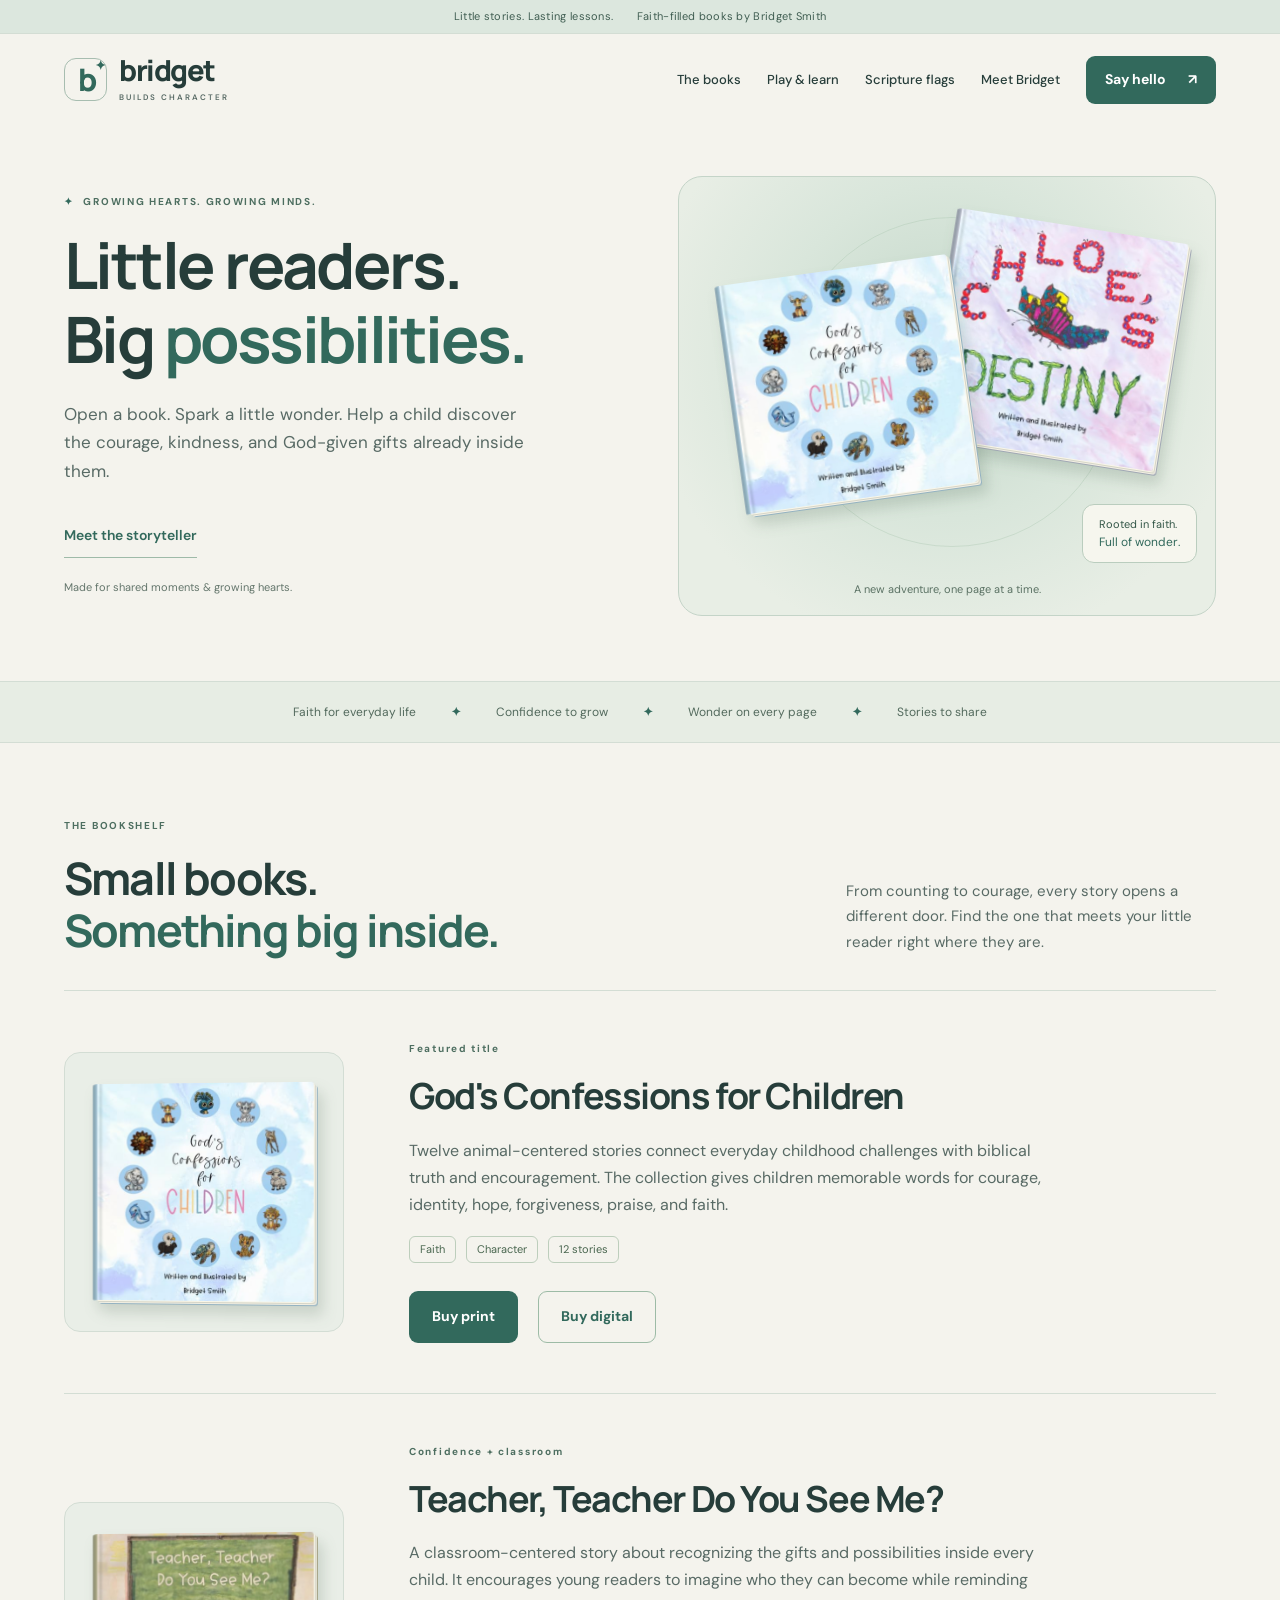
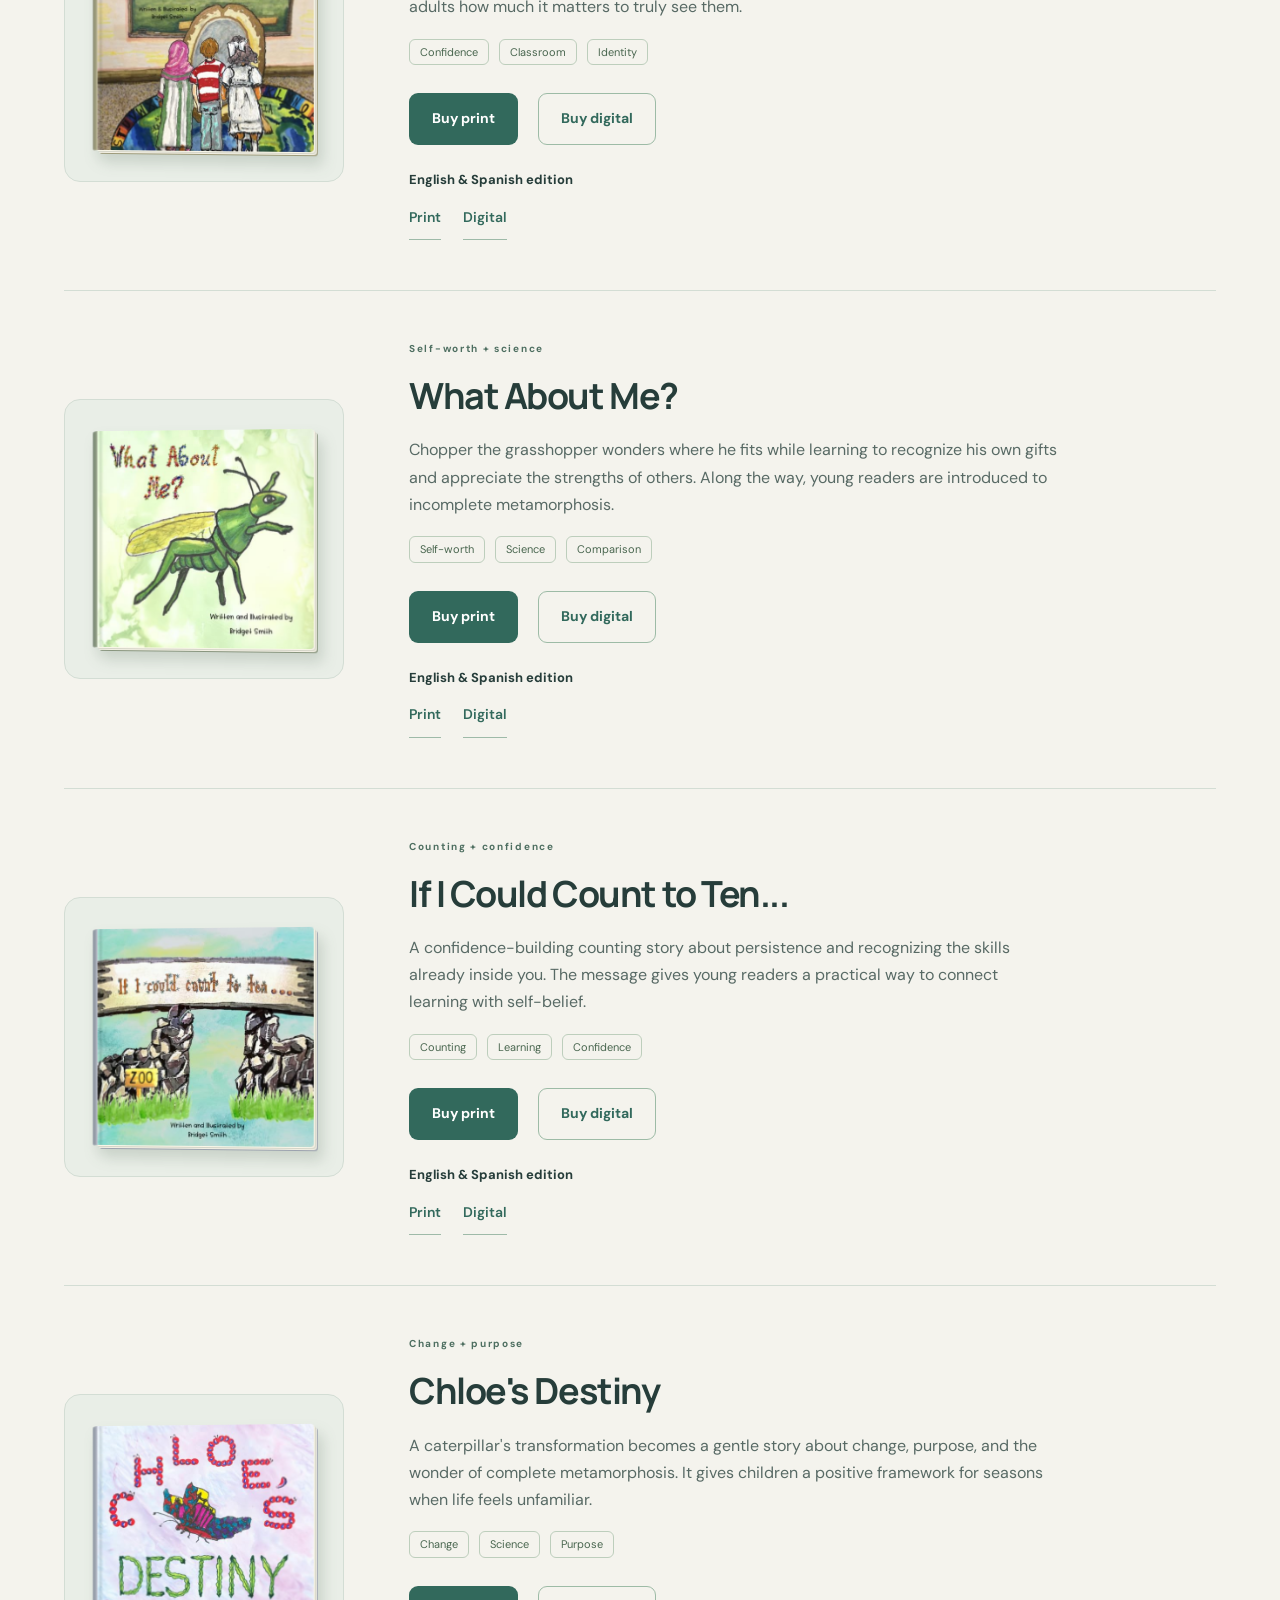
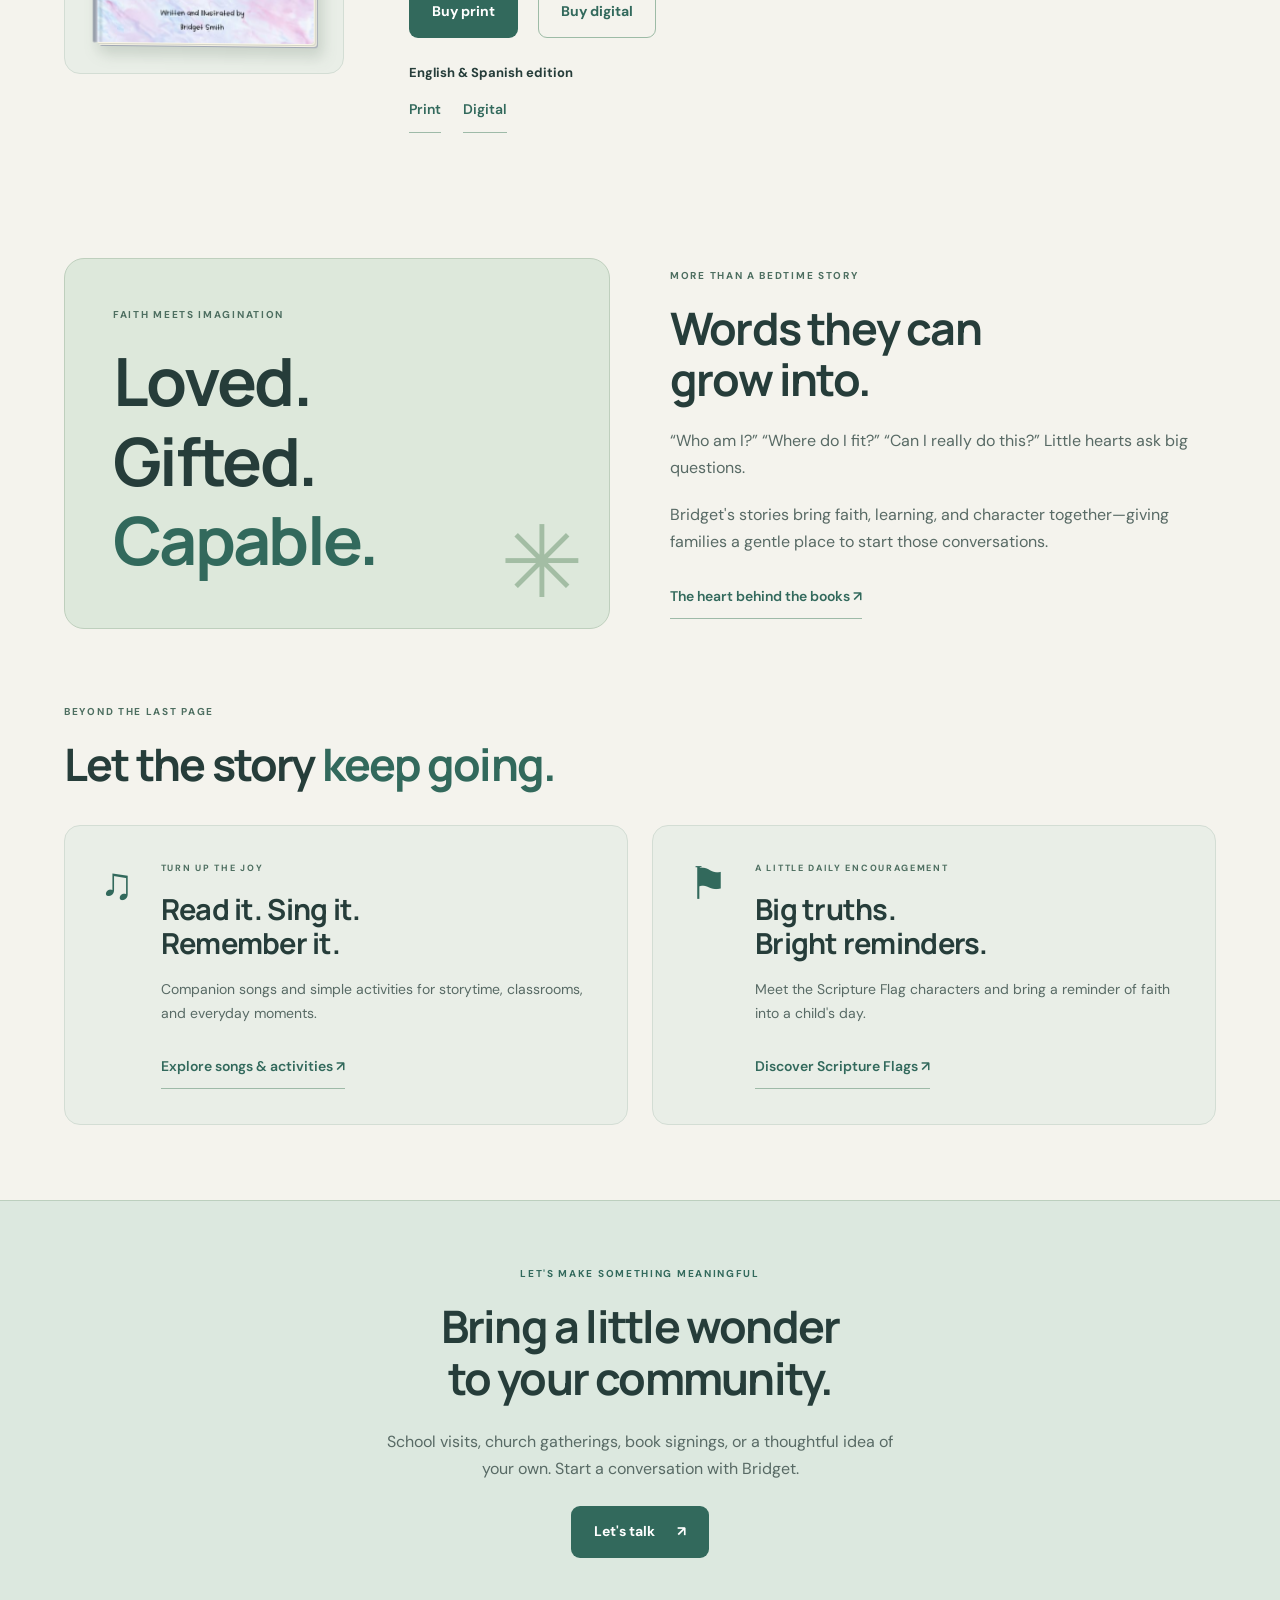
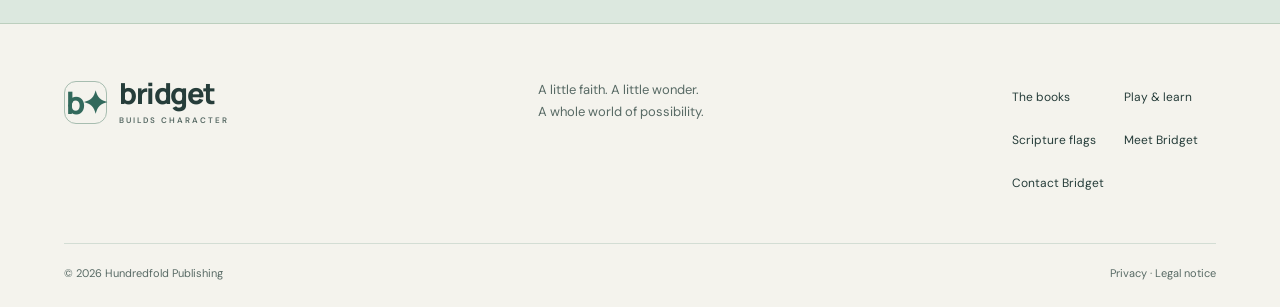
==== commit e4478a45: "Show full book details on homepage" ====
--- a/index.html
+++ b/index.html
@@ -1 +1 @@
-<!doctype html><html lang="en"><head><meta charset="utf-8"><meta name="viewport" content="width=device-width,initial-scale=1"><title>Little readers. Big possibilities. | Bridget Builds Character</title><meta name="description" content="Stories for little readers with big possibilities. Explore faith-filled children's books, songs and Scripture Flags by Bridget Smith."><meta name="theme-color" content="#f4f3ed"><link rel="stylesheet" href="assets/style.css?v=sage-books-5"><script src="assets/app.js?v=sage-books-3" defer></script></head><body><a class="skip" href="#main">Skip to content</a><div class="announcement">Little stories. Lasting lessons. <span>Faith-filled books by Bridget Smith</span></div><header><a class="brand" href="index.html"><span class="brand-icon" aria-hidden="true">b<span>✦</span></span><span>bridget<span class="brand-sub">BUILDS CHARACTER</span></span></a><button class="menu" aria-label="Toggle navigation" aria-expanded="false" aria-controls="nav">Menu +</button><nav id="nav"><a href="books.html">The books</a><a href="activities.html">Play & learn</a><a href="scripture-flags.html">Scripture flags</a><a href="about.html">Meet Bridget</a><a class="button small" href="contact.html">Say hello <span>↗</span></a></nav></header><main id="main"><section class="hero"><div class="hero-copy"><div class="eyebrow"><span class="tiny-star">✦</span> GROWING HEARTS. GROWING MINDS.</div><h1>Little readers.<br>Big <em>possibilities.</em></h1><p>Open a book. Spark a little wonder. Help a child discover the courage, kindness, and God-given gifts already inside them.</p><div class="actions"><a class="text-link" href="about.html">Meet the storyteller</a></div><div class="hero-note">Made for shared moments & growing hearts.</div></div><div class="hero-art"><span class="hero-spark" aria-hidden="true">✳</span><div class="art-circle"></div><span class="book-object hero-book back" style="--binding:#b6bac9"><img src="assets/0998240729.jpg" alt="Chloe's Destiny book cover"></span><span class="book-object hero-book front" style="--binding:#a7c7d9"><img src="assets/B0D6RMJ539.jpg" alt="God's Confessions for Children book cover"></span><div class="round-note">Rooted in faith.<br><em>Full of wonder.</em></div><span class="art-caption">A new adventure, one page at a time.</span></div></section><div class="ribbon"><span>Faith for everyday life</span><b>✦</b><span>Confidence to grow</span><b>✦</b><span>Wonder on every page</span><b>✦</b><span>Stories to share</span></div><section class="section"><div class="section-heading"><div><div class="eyebrow">THE BOOKSHELF</div><h2>Small books.<br><em>Something big inside.</em></h2></div><p>From counting to courage, every story opens a different door. Find the one that meets your little reader right where they are.</p></div><div class="shelf"><article class="shelf-book"><div class="book-image"><span class="book-object " style="--binding:#a7c7d9"><img loading="lazy" src="assets/B0D6RMJ539.jpg" alt="God's Confessions for Children cover"></span></div><h3>God's Confessions for Children</h3><div class="book-links"><a class="book-link-btn" href="https://www.amazon.com/Gods-Confessions-Children-Bridget-Smith/dp/B0D6RMJ539/" target="_blank" rel="noopener">View on Amazon <span>↗</span></a><a class="book-link-btn" href="https://www.booksamillion.com/search2?query=9798328158664" target="_blank" rel="noopener">View on Books-A-Million <span>↗</span></a></div></article><article class="shelf-book"><div class="book-image"><span class="book-object " style="--binding:#b3ac87"><img loading="lazy" src="assets/0998240745.jpg" alt="Teacher, Teacher Do You See Me? cover"></span></div><h3>Teacher, Teacher Do You See Me?</h3><div class="book-links"><a class="book-link-btn" href="https://www.amazon.com/Teacher-Do-You-See-Me/dp/0998240745/" target="_blank" rel="noopener">View on Amazon <span>↗</span></a><a class="book-link-btn" href="https://www.booksamillion.com/search2?query=9780998240749" target="_blank" rel="noopener">View on Books-A-Million <span>↗</span></a></div></article><article class="shelf-book"><div class="book-image"><span class="book-object " style="--binding:#99a58a"><img loading="lazy" src="assets/0998240710.jpg" alt="What About Me? cover"></span></div><h3>What About Me?</h3><div class="book-links"><a class="book-link-btn" href="https://www.amazon.com/What-About-Me-Concepts-Character/dp/0998240710/" target="_blank" rel="noopener">View on Amazon <span>↗</span></a><a class="book-link-btn" href="https://www.booksamillion.com/search2?query=9780998240718" target="_blank" rel="noopener">View on Books-A-Million <span>↗</span></a></div></article><article class="shelf-book"><div class="book-image"><span class="book-object " style="--binding:#b0b4c2"><img loading="lazy" src="assets/0998240737.jpg" alt="If I Could Count to Ten... cover"></span></div><h3>If I Could Count to Ten...</h3><div class="book-links"><a class="book-link-btn" href="https://www.amazon.com/If-I-Could-Count-Ten/dp/0998240737/" target="_blank" rel="noopener">View on Amazon <span>↗</span></a><a class="book-link-btn" href="https://www.booksamillion.com/search2?query=9780998240732" target="_blank" rel="noopener">View on Books-A-Million <span>↗</span></a></div></article><article class="shelf-book"><div class="book-image"><span class="book-object " style="--binding:#b6bac9"><img loading="lazy" src="assets/0998240729.jpg" alt="Chloe's Destiny cover"></span></div><h3>Chloe's Destiny</h3><div class="book-links"><a class="book-link-btn" href="https://www.amazon.com/Chloes-Destiny-Concepts-Character-Book/dp/0998240729/" target="_blank" rel="noopener">View on Amazon <span>↗</span></a><a class="book-link-btn" href="https://www.booksamillion.com/search2?query=9780998240725" target="_blank" rel="noopener">View on Books-A-Million <span>↗</span></a></div></article></div></section><section class="story-section"><div class="story-art"><span class="eyebrow">FAITH MEETS IMAGINATION</span><div class="big-word">Loved.<br>Gifted.<br><em>Capable.</em></div><span class="story-star" aria-hidden="true">✳</span></div><div class="story-copy"><div class="eyebrow">MORE THAN A BEDTIME STORY</div><h2>Words they can<br>grow into.</h2><p>“Who am I?” “Where do I fit?” “Can I really do this?” Little hearts ask big questions.</p><p>Bridget's stories bring faith, learning, and character together—giving families a gentle place to start those conversations.</p><a class="text-link" href="about.html">The heart behind the books ↗</a></div></section><section class="section play-section"><div class="section-heading"><div><div class="eyebrow">BEYOND THE LAST PAGE</div><h2>Let the story <em>keep going.</em></h2></div></div><div class="play-grid"><a href="activities.html" class="play-card peach"><span class="play-symbol" aria-hidden="true">♫</span><div><span class="eyebrow">TURN UP THE JOY</span><h3>Read it. Sing it.<br>Remember it.</h3><p>Companion songs and simple activities for storytime, classrooms, and everyday moments.</p><span class="text-link">Explore songs & activities ↗</span></div></a><a href="scripture-flags.html" class="play-card green"><span class="play-symbol" aria-hidden="true">⚑</span><div><span class="eyebrow">A LITTLE DAILY ENCOURAGEMENT</span><h3>Big truths.<br>Bright reminders.</h3><p>Meet the Scripture Flag characters and bring a reminder of faith into a child's day.</p><span class="text-link">Discover Scripture Flags ↗</span></div></a></div></section><section class="invitation"><span class="eyebrow">LET'S MAKE SOMETHING MEANINGFUL</span><h2>Bring a little wonder<br>to your community.</h2><p>School visits, church gatherings, book signings, or a thoughtful idea of your own. Start a conversation with Bridget.</p><a class="button light" href="contact.html">Let's talk <span>↗</span></a></section></main><footer><div class="footer-top"><a class="brand" href="index.html"><span class="brand-icon">b✦</span><span>bridget<span class="brand-sub">BUILDS CHARACTER</span></span></a><p>A little faith. A little wonder.<br>A whole world of possibility.</p><div><a href="books.html">The books</a><a href="activities.html">Play & learn</a><a href="scripture-flags.html">Scripture flags</a><a href="about.html">Meet Bridget</a><a href="contact.html">Contact Bridget</a></div></div><div class="footer-bottom"><span>© 2026 Hundredfold Publishing</span><span><a href="privacy-policy.html">Privacy</a> · <a href="legal-notice.html">Legal notice</a></span></div></footer></body></html>+<!doctype html><html lang="en"><head><meta charset="utf-8"><meta name="viewport" content="width=device-width,initial-scale=1"><title>Little readers. Big possibilities. | Bridget Builds Character</title><meta name="description" content="Stories for little readers with big possibilities. Explore faith-filled children's books, songs and Scripture Flags by Bridget Smith."><meta name="theme-color" content="#f4f3ed"><link rel="stylesheet" href="assets/style.css?v=sage-books-6"><script src="assets/app.js?v=sage-books-3" defer></script></head><body><a class="skip" href="#main">Skip to content</a><div class="announcement">Little stories. Lasting lessons. <span>Faith-filled books by Bridget Smith</span></div><header><a class="brand" href="index.html"><span class="brand-icon" aria-hidden="true">b<span>✦</span></span><span>bridget<span class="brand-sub">BUILDS CHARACTER</span></span></a><button class="menu" aria-label="Toggle navigation" aria-expanded="false" aria-controls="nav">Menu +</button><nav id="nav"><a href="#books">The books</a><a href="activities.html">Play & learn</a><a href="scripture-flags.html">Scripture flags</a><a href="about.html">Meet Bridget</a><a class="button small" href="contact.html">Say hello <span>↗</span></a></nav></header><main id="main"><section class="hero"><div class="hero-copy"><div class="eyebrow"><span class="tiny-star">✦</span> GROWING HEARTS. GROWING MINDS.</div><h1>Little readers.<br>Big <em>possibilities.</em></h1><p>Open a book. Spark a little wonder. Help a child discover the courage, kindness, and God-given gifts already inside them.</p><div class="actions"><a class="text-link" href="about.html">Meet the storyteller</a></div><div class="hero-note">Made for shared moments & growing hearts.</div></div><div class="hero-art"><span class="hero-spark" aria-hidden="true">✳</span><div class="art-circle"></div><span class="book-object hero-book back" style="--binding:#b6bac9"><img src="assets/0998240729.jpg" alt="Chloe's Destiny book cover"></span><span class="book-object hero-book front" style="--binding:#a7c7d9"><img src="assets/B0D6RMJ539.jpg" alt="God's Confessions for Children book cover"></span><div class="round-note">Rooted in faith.<br><em>Full of wonder.</em></div><span class="art-caption">A new adventure, one page at a time.</span></div></section><div class="ribbon"><span>Faith for everyday life</span><b>✦</b><span>Confidence to grow</span><b>✦</b><span>Wonder on every page</span><b>✦</b><span>Stories to share</span></div><section class="section home-books" id="books"><div class="section-heading"><div><div class="eyebrow">THE BOOKSHELF</div><h2>Small books.<br><em>Something big inside.</em></h2></div><p>From counting to courage, every story opens a different door. Find the one that meets your little reader right where they are.</p></div><div class="home-book-list"><article class="book-detail home-book" id="gods-confessions"><div class="cover"><span class="book-object" style="--binding:#a7c7d9"><img loading="lazy" src="assets/B0D6RMJ539.jpg" alt="God's Confessions for Children book cover"></span></div><div class="home-book-copy"><span class="eyebrow">Featured title</span><h2>God's Confessions for Children</h2><p>Twelve animal-centered stories connect everyday childhood challenges with biblical truth and encouragement. The collection gives children memorable words for courage, identity, hope, forgiveness, praise, and faith.</p><div class="tags"><span class="tag">Faith</span><span class="tag">Character</span><span class="tag green">12 stories</span></div><div class="actions"><a class="btn btn-primary" href="https://www.amazon.com/Gods-Confessions-Children-Bridget-Smith/dp/B0D6RMJ539/" target="_blank" rel="noopener">Buy print</a><a class="btn btn-outline" href="https://www.amazon.com/Gods-Confessions-Children-Bridget-Smith-ebook/dp/B0D2NT28PY" target="_blank" rel="noopener">Buy digital</a></div></div></article><article class="book-detail home-book" id="teacher"><div class="cover"><span class="book-object" style="--binding:#b3ac87"><img loading="lazy" src="assets/0998240745.jpg" alt="Teacher, Teacher Do You See Me? book cover"></span></div><div class="home-book-copy"><span class="eyebrow">Confidence + classroom</span><h2>Teacher, Teacher Do You See Me?</h2><p>A classroom-centered story about recognizing the gifts and possibilities inside every child. It encourages young readers to imagine who they can become while reminding adults how much it matters to truly see them.</p><div class="tags"><span class="tag">Confidence</span><span class="tag green">Classroom</span><span class="tag">Identity</span></div><div class="actions"><a class="btn btn-primary" href="https://www.amazon.com/Teacher-Do-You-See-Me/dp/0998240745/" target="_blank" rel="noopener">Buy print</a><a class="btn btn-outline" href="https://www.amazon.com/Teacher-Do-You-See-Me-ebook/dp/B09BDMDSD7" target="_blank" rel="noopener">Buy digital</a></div><div class="edition-box"><strong>English &amp; Spanish edition</strong><div class="edition-links"><a class="link-arrow" href="https://www.amazon.com/Teacher-You-See-English-Spanish/dp/099824077X/" target="_blank" rel="noopener">Print</a><a class="link-arrow" href="https://www.amazon.com/Teacher-You-See-English-Spanish-ebook/dp/B0B7ZWPQXH/" target="_blank" rel="noopener">Digital</a></div></div></div></article><article class="book-detail home-book" id="what-about-me"><div class="cover"><span class="book-object" style="--binding:#99a58a"><img loading="lazy" src="assets/0998240710.jpg" alt="What About Me? book cover"></span></div><div class="home-book-copy"><span class="eyebrow">Self-worth + science</span><h2>What About Me?</h2><p>Chopper the grasshopper wonders where he fits while learning to recognize his own gifts and appreciate the strengths of others. Along the way, young readers are introduced to incomplete metamorphosis.</p><div class="tags"><span class="tag">Self-worth</span><span class="tag green">Science</span><span class="tag">Comparison</span></div><div class="actions"><a class="btn btn-primary" href="https://www.amazon.com/What-About-Me-Concepts-Character/dp/0998240710/" target="_blank" rel="noopener">Buy print</a><a class="btn btn-outline" href="https://www.amazon.com/What-About-Concepts-Character-Book-ebook/dp/B07X5TVC2D" target="_blank" rel="noopener">Buy digital</a></div><div class="edition-box"><strong>English &amp; Spanish edition</strong><div class="edition-links"><a class="link-arrow" href="https://www.amazon.com/What-About-Me-English-Spanish/dp/0998240796/" target="_blank" rel="noopener">Print</a><a class="link-arrow" href="https://www.amazon.com/What-About-Me-English-Spanish-ebook/dp/B0BL5LPH23" target="_blank" rel="noopener">Digital</a></div></div></div></article><article class="book-detail home-book" id="count-to-ten"><div class="cover"><span class="book-object" style="--binding:#b0b4c2"><img loading="lazy" src="assets/0998240737.jpg" alt="If I Could Count to Ten... book cover"></span></div><div class="home-book-copy"><span class="eyebrow">Counting + confidence</span><h2>If I Could Count to Ten...</h2><p>A confidence-building counting story about persistence and recognizing the skills already inside you. The message gives young readers a practical way to connect learning with self-belief.</p><div class="tags"><span class="tag">Counting</span><span class="tag green">Learning</span><span class="tag">Confidence</span></div><div class="actions"><a class="btn btn-primary" href="https://www.amazon.com/If-I-Could-Count-Ten/dp/0998240737/" target="_blank" rel="noopener">Buy print</a><a class="btn btn-outline" href="https://www.amazon.com/If-I-Could-Count-Ten-ebook/dp/B0916NF6K6" target="_blank" rel="noopener">Buy digital</a></div><div class="edition-box"><strong>English &amp; Spanish edition</strong><div class="edition-links"><a class="link-arrow" href="https://www.amazon.com/Could-Count-Ten-English-Spanish/dp/0998240753/" target="_blank" rel="noopener">Print</a><a class="link-arrow" href="https://www.amazon.com/Could-Count-Ten-English-Spanish-ebook/dp/B0B845TYWD" target="_blank" rel="noopener">Digital</a></div></div></div></article><article class="book-detail home-book" id="chloes-destiny"><div class="cover"><span class="book-object" style="--binding:#b6bac9"><img loading="lazy" src="assets/0998240729.jpg" alt="Chloe's Destiny book cover"></span></div><div class="home-book-copy"><span class="eyebrow">Change + purpose</span><h2>Chloe's Destiny</h2><p>A caterpillar's transformation becomes a gentle story about change, purpose, and the wonder of complete metamorphosis. It gives children a positive framework for seasons when life feels unfamiliar.</p><div class="tags"><span class="tag">Change</span><span class="tag green">Science</span><span class="tag">Purpose</span></div><div class="actions"><a class="btn btn-primary" href="https://www.amazon.com/Chloes-Destiny-Concepts-Character-Book/dp/0998240729/" target="_blank" rel="noopener">Buy print</a><a class="btn btn-outline" href="https://www.amazon.com/Chloes-Destiny-Concepts-Character-Book-ebook/dp/B0915FP6ZJ" target="_blank" rel="noopener">Buy digital</a></div><div class="edition-box"><strong>English &amp; Spanish edition</strong><div class="edition-links"><a class="link-arrow" href="https://www.amazon.com/Chloes-Destiny-English-Spanish-Bridget/dp/0998240788/" target="_blank" rel="noopener">Print</a><a class="link-arrow" href="https://www.amazon.com/Chloes-Destiny-English-Spanish-Bridget-ebook/dp/B0BJCD9SPW" target="_blank" rel="noopener">Digital</a></div></div></div></article></div></section><section class="story-section"><div class="story-art"><span class="eyebrow">FAITH MEETS IMAGINATION</span><div class="big-word">Loved.<br>Gifted.<br><em>Capable.</em></div><span class="story-star" aria-hidden="true">✳</span></div><div class="story-copy"><div class="eyebrow">MORE THAN A BEDTIME STORY</div><h2>Words they can<br>grow into.</h2><p>“Who am I?” “Where do I fit?” “Can I really do this?” Little hearts ask big questions.</p><p>Bridget's stories bring faith, learning, and character together—giving families a gentle place to start those conversations.</p><a class="text-link" href="about.html">The heart behind the books ↗</a></div></section><section class="section play-section"><div class="section-heading"><div><div class="eyebrow">BEYOND THE LAST PAGE</div><h2>Let the story <em>keep going.</em></h2></div></div><div class="play-grid"><a href="activities.html" class="play-card peach"><span class="play-symbol" aria-hidden="true">♫</span><div><span class="eyebrow">TURN UP THE JOY</span><h3>Read it. Sing it.<br>Remember it.</h3><p>Companion songs and simple activities for storytime, classrooms, and everyday moments.</p><span class="text-link">Explore songs & activities ↗</span></div></a><a href="scripture-flags.html" class="play-card green"><span class="play-symbol" aria-hidden="true">⚑</span><div><span class="eyebrow">A LITTLE DAILY ENCOURAGEMENT</span><h3>Big truths.<br>Bright reminders.</h3><p>Meet the Scripture Flag characters and bring a reminder of faith into a child's day.</p><span class="text-link">Discover Scripture Flags ↗</span></div></a></div></section><section class="invitation"><span class="eyebrow">LET'S MAKE SOMETHING MEANINGFUL</span><h2>Bring a little wonder<br>to your community.</h2><p>School visits, church gatherings, book signings, or a thoughtful idea of your own. Start a conversation with Bridget.</p><a class="button light" href="contact.html">Let's talk <span>↗</span></a></section></main><footer><div class="footer-top"><a class="brand" href="index.html"><span class="brand-icon">b✦</span><span>bridget<span class="brand-sub">BUILDS CHARACTER</span></span></a><p>A little faith. A little wonder.<br>A whole world of possibility.</p><div><a href="#books">The books</a><a href="activities.html">Play & learn</a><a href="scripture-flags.html">Scripture flags</a><a href="about.html">Meet Bridget</a><a href="contact.html">Contact Bridget</a></div></div><div class="footer-bottom"><span>© 2026 Hundredfold Publishing</span><span><a href="privacy-policy.html">Privacy</a> · <a href="legal-notice.html">Legal notice</a></span></div></footer></body></html>
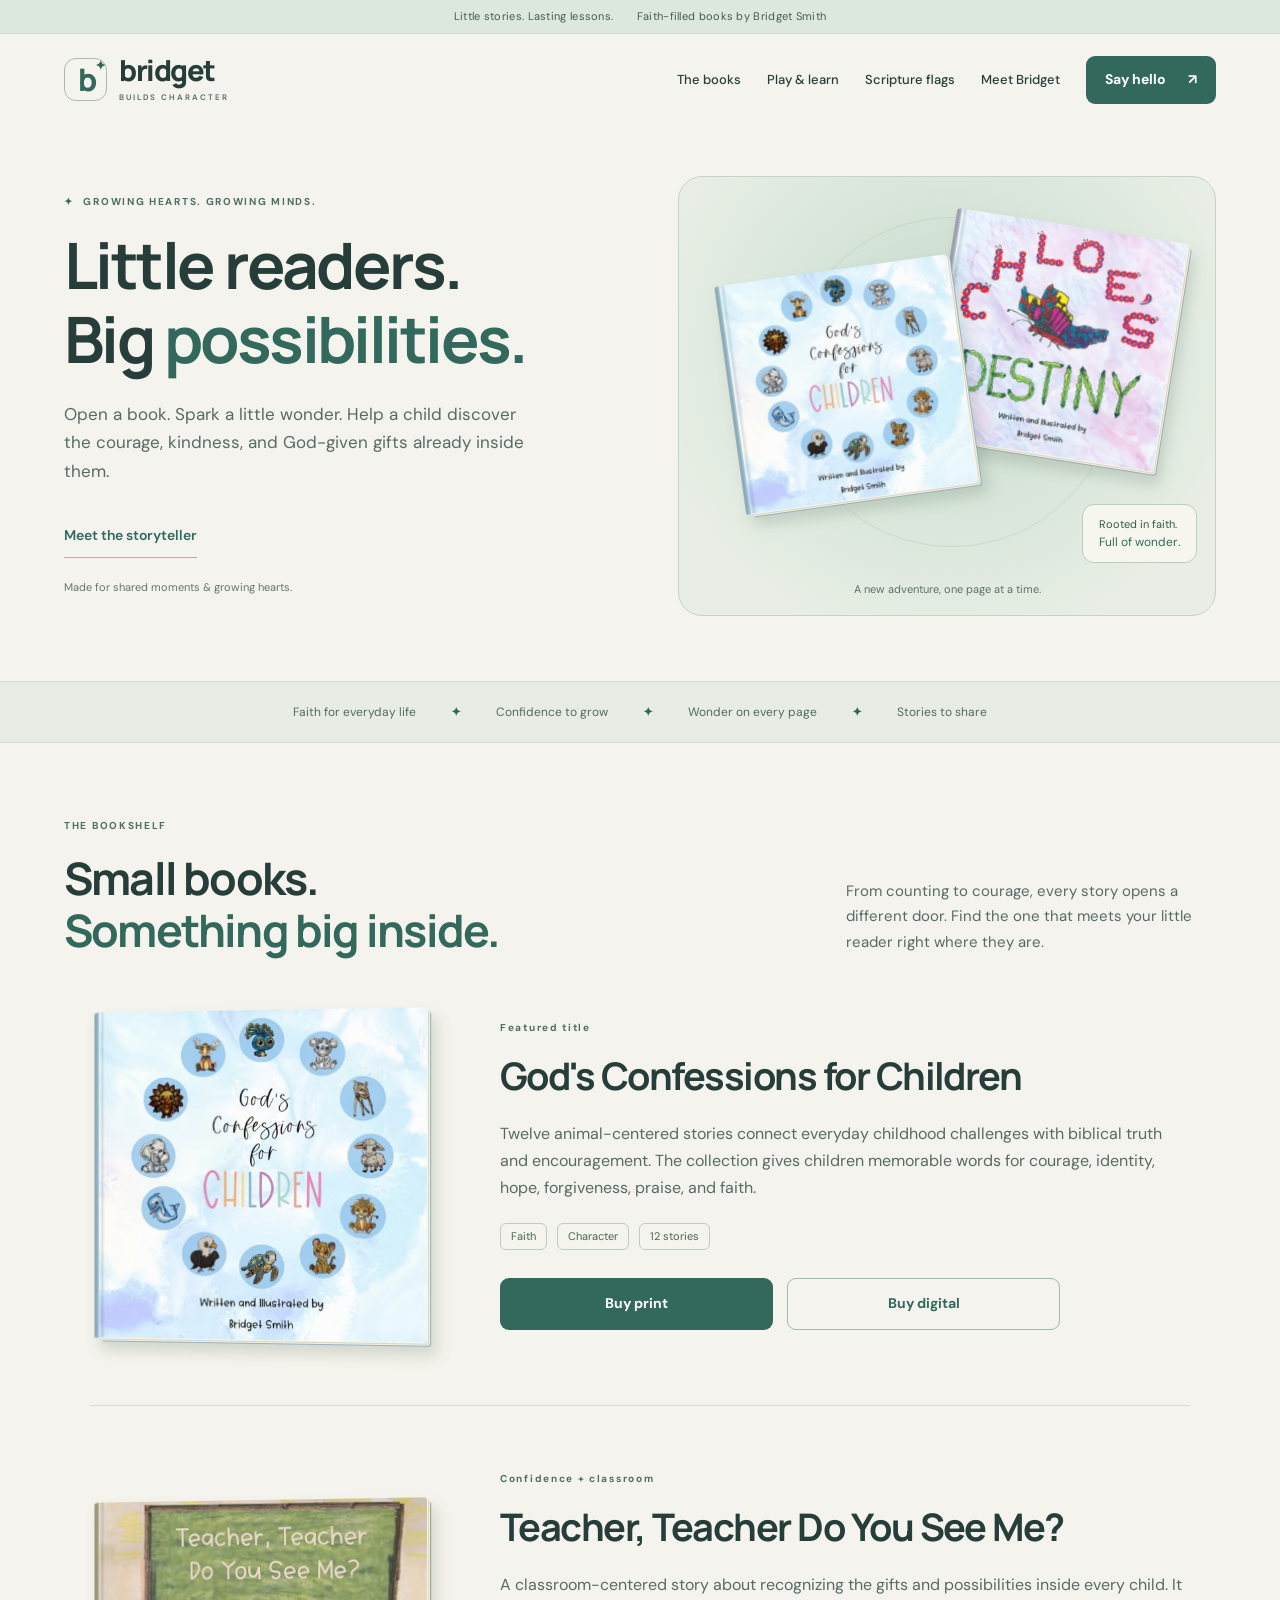
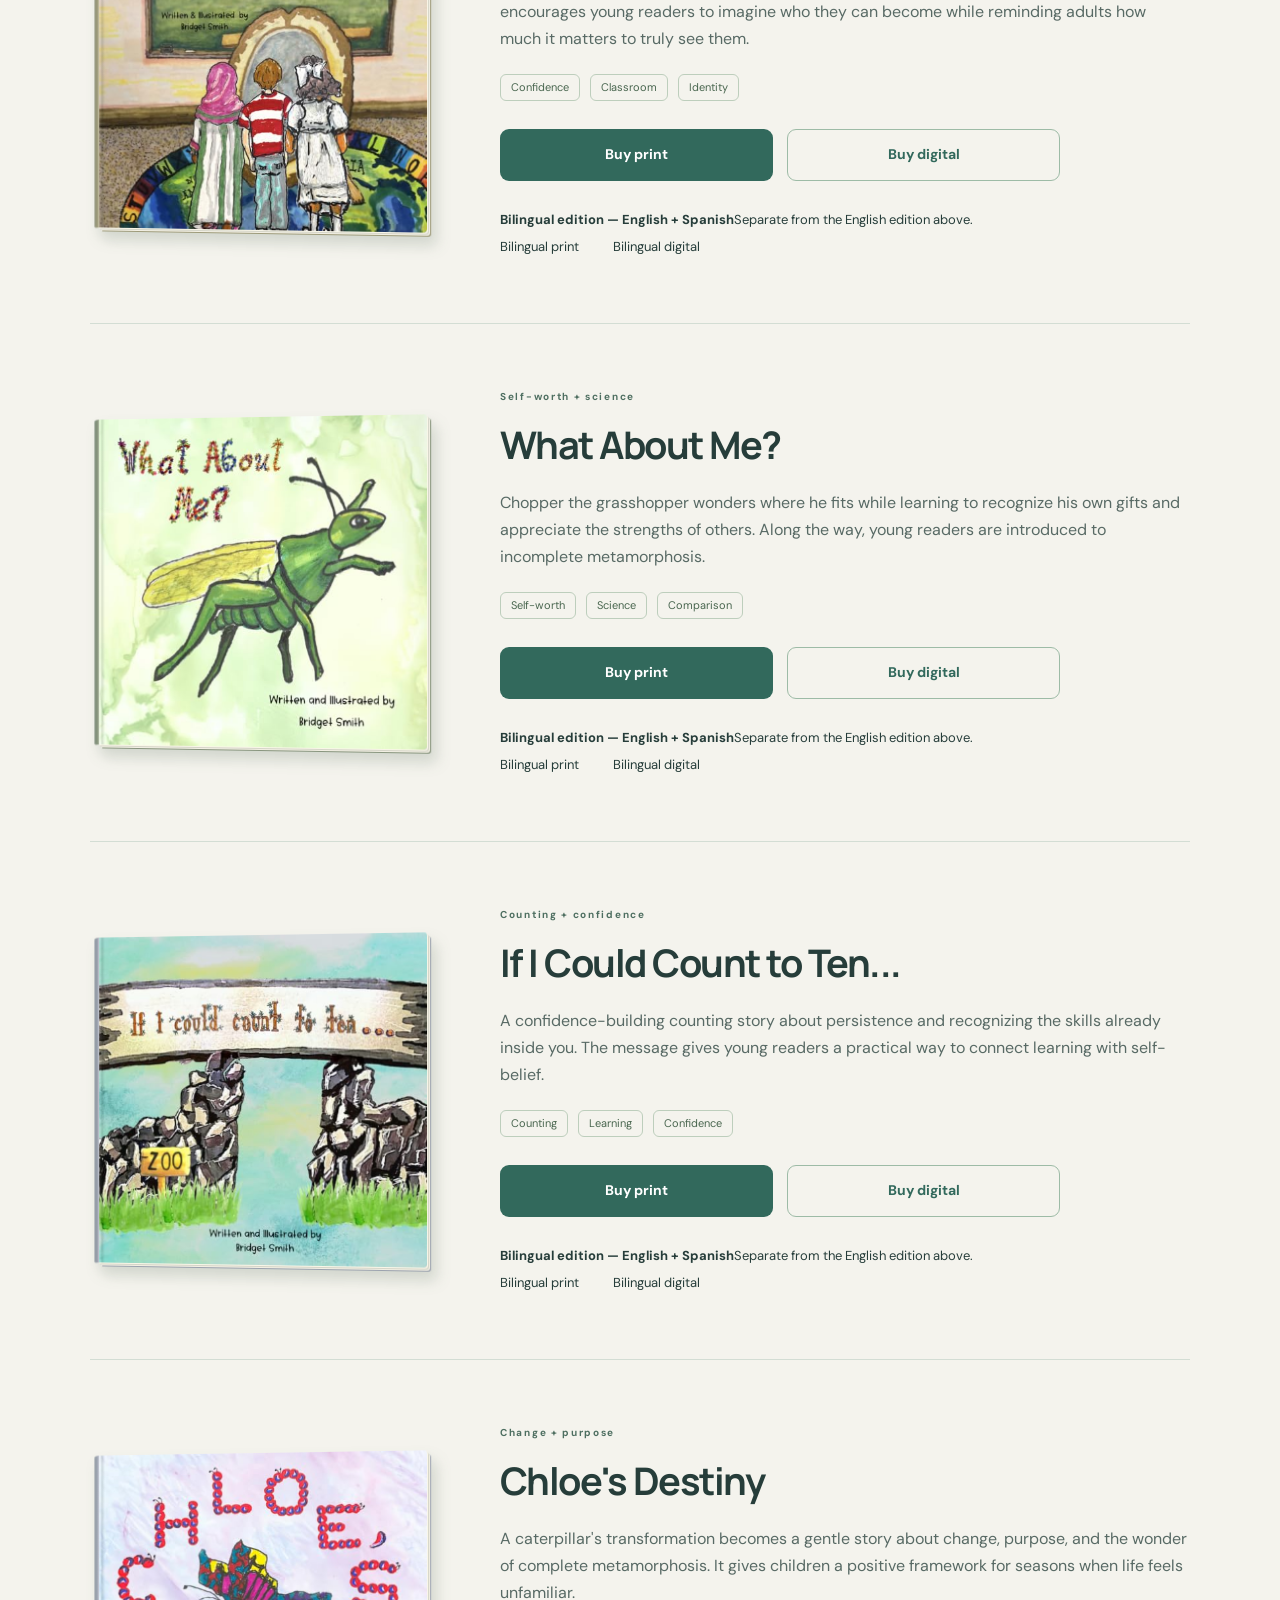
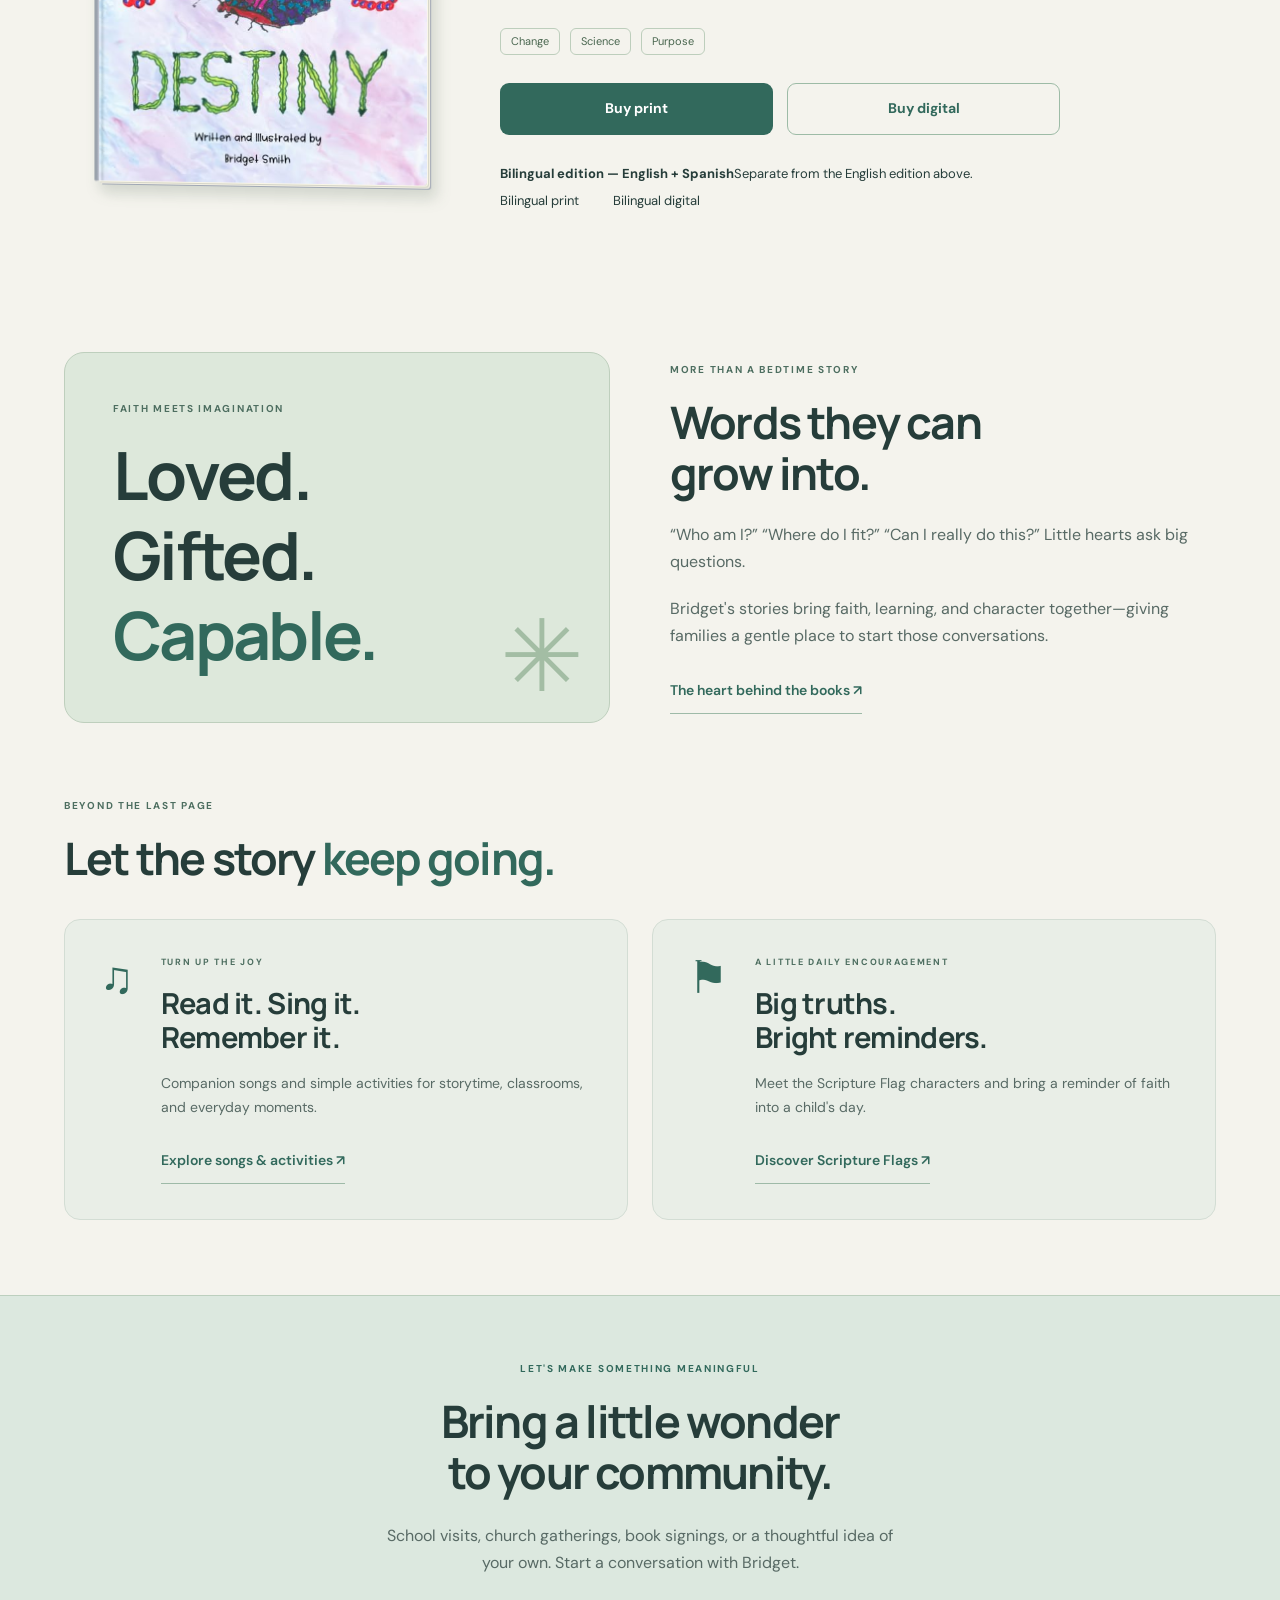
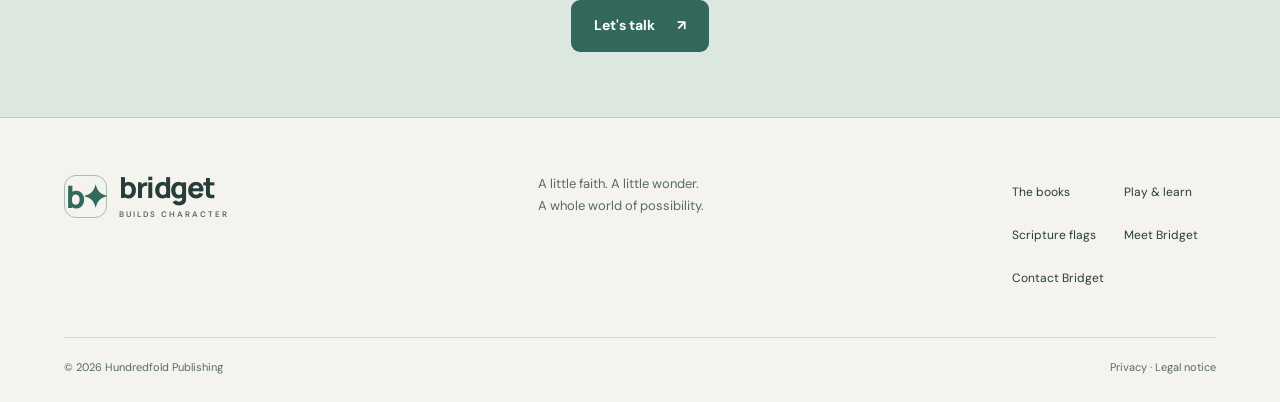
==== commit aae9f604: "Clarify bilingual edition purchase options" ====
--- a/index.html
+++ b/index.html
@@ -1 +1 @@
-<!doctype html><html lang="en"><head><meta charset="utf-8"><meta name="viewport" content="width=device-width,initial-scale=1"><title>Little readers. Big possibilities. | Bridget Builds Character</title><meta name="description" content="Stories for little readers with big possibilities. Explore faith-filled children's books, songs and Scripture Flags by Bridget Smith."><meta name="theme-color" content="#f4f3ed"><link rel="stylesheet" href="assets/style.css?v=sage-books-6"><script src="assets/app.js?v=sage-books-3" defer></script></head><body><a class="skip" href="#main">Skip to content</a><div class="announcement">Little stories. Lasting lessons. <span>Faith-filled books by Bridget Smith</span></div><header><a class="brand" href="index.html"><span class="brand-icon" aria-hidden="true">b<span>✦</span></span><span>bridget<span class="brand-sub">BUILDS CHARACTER</span></span></a><button class="menu" aria-label="Toggle navigation" aria-expanded="false" aria-controls="nav">Menu +</button><nav id="nav"><a href="#books">The books</a><a href="activities.html">Play & learn</a><a href="scripture-flags.html">Scripture flags</a><a href="about.html">Meet Bridget</a><a class="button small" href="contact.html">Say hello <span>↗</span></a></nav></header><main id="main"><section class="hero"><div class="hero-copy"><div class="eyebrow"><span class="tiny-star">✦</span> GROWING HEARTS. GROWING MINDS.</div><h1>Little readers.<br>Big <em>possibilities.</em></h1><p>Open a book. Spark a little wonder. Help a child discover the courage, kindness, and God-given gifts already inside them.</p><div class="actions"><a class="text-link" href="about.html">Meet the storyteller</a></div><div class="hero-note">Made for shared moments & growing hearts.</div></div><div class="hero-art"><span class="hero-spark" aria-hidden="true">✳</span><div class="art-circle"></div><span class="book-object hero-book back" style="--binding:#b6bac9"><img src="assets/0998240729.jpg" alt="Chloe's Destiny book cover"></span><span class="book-object hero-book front" style="--binding:#a7c7d9"><img src="assets/B0D6RMJ539.jpg" alt="God's Confessions for Children book cover"></span><div class="round-note">Rooted in faith.<br><em>Full of wonder.</em></div><span class="art-caption">A new adventure, one page at a time.</span></div></section><div class="ribbon"><span>Faith for everyday life</span><b>✦</b><span>Confidence to grow</span><b>✦</b><span>Wonder on every page</span><b>✦</b><span>Stories to share</span></div><section class="section home-books" id="books"><div class="section-heading"><div><div class="eyebrow">THE BOOKSHELF</div><h2>Small books.<br><em>Something big inside.</em></h2></div><p>From counting to courage, every story opens a different door. Find the one that meets your little reader right where they are.</p></div><div class="home-book-list"><article class="book-detail home-book" id="gods-confessions"><div class="cover"><span class="book-object" style="--binding:#a7c7d9"><img loading="lazy" src="assets/B0D6RMJ539.jpg" alt="God's Confessions for Children book cover"></span></div><div class="home-book-copy"><span class="eyebrow">Featured title</span><h2>God's Confessions for Children</h2><p>Twelve animal-centered stories connect everyday childhood challenges with biblical truth and encouragement. The collection gives children memorable words for courage, identity, hope, forgiveness, praise, and faith.</p><div class="tags"><span class="tag">Faith</span><span class="tag">Character</span><span class="tag green">12 stories</span></div><div class="actions"><a class="btn btn-primary" href="https://www.amazon.com/Gods-Confessions-Children-Bridget-Smith/dp/B0D6RMJ539/" target="_blank" rel="noopener">Buy print</a><a class="btn btn-outline" href="https://www.amazon.com/Gods-Confessions-Children-Bridget-Smith-ebook/dp/B0D2NT28PY" target="_blank" rel="noopener">Buy digital</a></div></div></article><article class="book-detail home-book" id="teacher"><div class="cover"><span class="book-object" style="--binding:#b3ac87"><img loading="lazy" src="assets/0998240745.jpg" alt="Teacher, Teacher Do You See Me? book cover"></span></div><div class="home-book-copy"><span class="eyebrow">Confidence + classroom</span><h2>Teacher, Teacher Do You See Me?</h2><p>A classroom-centered story about recognizing the gifts and possibilities inside every child. It encourages young readers to imagine who they can become while reminding adults how much it matters to truly see them.</p><div class="tags"><span class="tag">Confidence</span><span class="tag green">Classroom</span><span class="tag">Identity</span></div><div class="actions"><a class="btn btn-primary" href="https://www.amazon.com/Teacher-Do-You-See-Me/dp/0998240745/" target="_blank" rel="noopener">Buy print</a><a class="btn btn-outline" href="https://www.amazon.com/Teacher-Do-You-See-Me-ebook/dp/B09BDMDSD7" target="_blank" rel="noopener">Buy digital</a></div><div class="edition-box"><strong>English &amp; Spanish edition</strong><div class="edition-links"><a class="link-arrow" href="https://www.amazon.com/Teacher-You-See-English-Spanish/dp/099824077X/" target="_blank" rel="noopener">Print</a><a class="link-arrow" href="https://www.amazon.com/Teacher-You-See-English-Spanish-ebook/dp/B0B7ZWPQXH/" target="_blank" rel="noopener">Digital</a></div></div></div></article><article class="book-detail home-book" id="what-about-me"><div class="cover"><span class="book-object" style="--binding:#99a58a"><img loading="lazy" src="assets/0998240710.jpg" alt="What About Me? book cover"></span></div><div class="home-book-copy"><span class="eyebrow">Self-worth + science</span><h2>What About Me?</h2><p>Chopper the grasshopper wonders where he fits while learning to recognize his own gifts and appreciate the strengths of others. Along the way, young readers are introduced to incomplete metamorphosis.</p><div class="tags"><span class="tag">Self-worth</span><span class="tag green">Science</span><span class="tag">Comparison</span></div><div class="actions"><a class="btn btn-primary" href="https://www.amazon.com/What-About-Me-Concepts-Character/dp/0998240710/" target="_blank" rel="noopener">Buy print</a><a class="btn btn-outline" href="https://www.amazon.com/What-About-Concepts-Character-Book-ebook/dp/B07X5TVC2D" target="_blank" rel="noopener">Buy digital</a></div><div class="edition-box"><strong>English &amp; Spanish edition</strong><div class="edition-links"><a class="link-arrow" href="https://www.amazon.com/What-About-Me-English-Spanish/dp/0998240796/" target="_blank" rel="noopener">Print</a><a class="link-arrow" href="https://www.amazon.com/What-About-Me-English-Spanish-ebook/dp/B0BL5LPH23" target="_blank" rel="noopener">Digital</a></div></div></div></article><article class="book-detail home-book" id="count-to-ten"><div class="cover"><span class="book-object" style="--binding:#b0b4c2"><img loading="lazy" src="assets/0998240737.jpg" alt="If I Could Count to Ten... book cover"></span></div><div class="home-book-copy"><span class="eyebrow">Counting + confidence</span><h2>If I Could Count to Ten...</h2><p>A confidence-building counting story about persistence and recognizing the skills already inside you. The message gives young readers a practical way to connect learning with self-belief.</p><div class="tags"><span class="tag">Counting</span><span class="tag green">Learning</span><span class="tag">Confidence</span></div><div class="actions"><a class="btn btn-primary" href="https://www.amazon.com/If-I-Could-Count-Ten/dp/0998240737/" target="_blank" rel="noopener">Buy print</a><a class="btn btn-outline" href="https://www.amazon.com/If-I-Could-Count-Ten-ebook/dp/B0916NF6K6" target="_blank" rel="noopener">Buy digital</a></div><div class="edition-box"><strong>English &amp; Spanish edition</strong><div class="edition-links"><a class="link-arrow" href="https://www.amazon.com/Could-Count-Ten-English-Spanish/dp/0998240753/" target="_blank" rel="noopener">Print</a><a class="link-arrow" href="https://www.amazon.com/Could-Count-Ten-English-Spanish-ebook/dp/B0B845TYWD" target="_blank" rel="noopener">Digital</a></div></div></div></article><article class="book-detail home-book" id="chloes-destiny"><div class="cover"><span class="book-object" style="--binding:#b6bac9"><img loading="lazy" src="assets/0998240729.jpg" alt="Chloe's Destiny book cover"></span></div><div class="home-book-copy"><span class="eyebrow">Change + purpose</span><h2>Chloe's Destiny</h2><p>A caterpillar's transformation becomes a gentle story about change, purpose, and the wonder of complete metamorphosis. It gives children a positive framework for seasons when life feels unfamiliar.</p><div class="tags"><span class="tag">Change</span><span class="tag green">Science</span><span class="tag">Purpose</span></div><div class="actions"><a class="btn btn-primary" href="https://www.amazon.com/Chloes-Destiny-Concepts-Character-Book/dp/0998240729/" target="_blank" rel="noopener">Buy print</a><a class="btn btn-outline" href="https://www.amazon.com/Chloes-Destiny-Concepts-Character-Book-ebook/dp/B0915FP6ZJ" target="_blank" rel="noopener">Buy digital</a></div><div class="edition-box"><strong>English &amp; Spanish edition</strong><div class="edition-links"><a class="link-arrow" href="https://www.amazon.com/Chloes-Destiny-English-Spanish-Bridget/dp/0998240788/" target="_blank" rel="noopener">Print</a><a class="link-arrow" href="https://www.amazon.com/Chloes-Destiny-English-Spanish-Bridget-ebook/dp/B0BJCD9SPW" target="_blank" rel="noopener">Digital</a></div></div></div></article></div></section><section class="story-section"><div class="story-art"><span class="eyebrow">FAITH MEETS IMAGINATION</span><div class="big-word">Loved.<br>Gifted.<br><em>Capable.</em></div><span class="story-star" aria-hidden="true">✳</span></div><div class="story-copy"><div class="eyebrow">MORE THAN A BEDTIME STORY</div><h2>Words they can<br>grow into.</h2><p>“Who am I?” “Where do I fit?” “Can I really do this?” Little hearts ask big questions.</p><p>Bridget's stories bring faith, learning, and character together—giving families a gentle place to start those conversations.</p><a class="text-link" href="about.html">The heart behind the books ↗</a></div></section><section class="section play-section"><div class="section-heading"><div><div class="eyebrow">BEYOND THE LAST PAGE</div><h2>Let the story <em>keep going.</em></h2></div></div><div class="play-grid"><a href="activities.html" class="play-card peach"><span class="play-symbol" aria-hidden="true">♫</span><div><span class="eyebrow">TURN UP THE JOY</span><h3>Read it. Sing it.<br>Remember it.</h3><p>Companion songs and simple activities for storytime, classrooms, and everyday moments.</p><span class="text-link">Explore songs & activities ↗</span></div></a><a href="scripture-flags.html" class="play-card green"><span class="play-symbol" aria-hidden="true">⚑</span><div><span class="eyebrow">A LITTLE DAILY ENCOURAGEMENT</span><h3>Big truths.<br>Bright reminders.</h3><p>Meet the Scripture Flag characters and bring a reminder of faith into a child's day.</p><span class="text-link">Discover Scripture Flags ↗</span></div></a></div></section><section class="invitation"><span class="eyebrow">LET'S MAKE SOMETHING MEANINGFUL</span><h2>Bring a little wonder<br>to your community.</h2><p>School visits, church gatherings, book signings, or a thoughtful idea of your own. Start a conversation with Bridget.</p><a class="button light" href="contact.html">Let's talk <span>↗</span></a></section></main><footer><div class="footer-top"><a class="brand" href="index.html"><span class="brand-icon">b✦</span><span>bridget<span class="brand-sub">BUILDS CHARACTER</span></span></a><p>A little faith. A little wonder.<br>A whole world of possibility.</p><div><a href="#books">The books</a><a href="activities.html">Play & learn</a><a href="scripture-flags.html">Scripture flags</a><a href="about.html">Meet Bridget</a><a href="contact.html">Contact Bridget</a></div></div><div class="footer-bottom"><span>© 2026 Hundredfold Publishing</span><span><a href="privacy-policy.html">Privacy</a> · <a href="legal-notice.html">Legal notice</a></span></div></footer></body></html>+<!doctype html><html lang="en"><head><meta charset="utf-8"><meta name="viewport" content="width=device-width,initial-scale=1"><title>Little readers. Big possibilities. | Bridget Builds Character</title><meta name="description" content="Stories for little readers with big possibilities. Explore faith-filled children's books, songs and Scripture Flags by Bridget Smith."><meta name="theme-color" content="#f4f3ed"><link rel="stylesheet" href="assets/style.css?v=sage-books-7"><script src="assets/app.js?v=sage-books-3" defer></script></head><body><a class="skip" href="#main">Skip to content</a><div class="announcement">Little stories. Lasting lessons. <span>Faith-filled books by Bridget Smith</span></div><header><a class="brand" href="index.html"><span class="brand-icon" aria-hidden="true">b<span>✦</span></span><span>bridget<span class="brand-sub">BUILDS CHARACTER</span></span></a><button class="menu" aria-label="Toggle navigation" aria-expanded="false" aria-controls="nav">Menu +</button><nav id="nav"><a href="#books">The books</a><a href="activities.html">Play & learn</a><a href="scripture-flags.html">Scripture flags</a><a href="about.html">Meet Bridget</a><a class="button small" href="contact.html">Say hello <span>↗</span></a></nav></header><main id="main"><section class="hero"><div class="hero-copy"><div class="eyebrow"><span class="tiny-star">✦</span> GROWING HEARTS. GROWING MINDS.</div><h1>Little readers.<br>Big <em>possibilities.</em></h1><p>Open a book. Spark a little wonder. Help a child discover the courage, kindness, and God-given gifts already inside them.</p><div class="actions"><a class="text-link" href="about.html">Meet the storyteller</a></div><div class="hero-note">Made for shared moments & growing hearts.</div></div><div class="hero-art"><span class="hero-spark" aria-hidden="true">✳</span><div class="art-circle"></div><span class="book-object hero-book back" style="--binding:#b6bac9"><img src="assets/0998240729.jpg" alt="Chloe's Destiny book cover"></span><span class="book-object hero-book front" style="--binding:#a7c7d9"><img src="assets/B0D6RMJ539.jpg" alt="God's Confessions for Children book cover"></span><div class="round-note">Rooted in faith.<br><em>Full of wonder.</em></div><span class="art-caption">A new adventure, one page at a time.</span></div></section><div class="ribbon"><span>Faith for everyday life</span><b>✦</b><span>Confidence to grow</span><b>✦</b><span>Wonder on every page</span><b>✦</b><span>Stories to share</span></div><section class="section home-books" id="books"><div class="section-heading"><div><div class="eyebrow">THE BOOKSHELF</div><h2>Small books.<br><em>Something big inside.</em></h2></div><p>From counting to courage, every story opens a different door. Find the one that meets your little reader right where they are.</p></div><div class="home-book-list"><article class="book-detail home-book" id="gods-confessions"><div class="cover"><span class="book-object" style="--binding:#a7c7d9"><img loading="lazy" src="assets/B0D6RMJ539.jpg" alt="God's Confessions for Children book cover"></span></div><div class="home-book-copy"><span class="eyebrow">Featured title</span><h2>God's Confessions for Children</h2><p>Twelve animal-centered stories connect everyday childhood challenges with biblical truth and encouragement. The collection gives children memorable words for courage, identity, hope, forgiveness, praise, and faith.</p><div class="tags"><span class="tag">Faith</span><span class="tag">Character</span><span class="tag green">12 stories</span></div><div class="actions"><a class="btn btn-primary" href="https://www.amazon.com/Gods-Confessions-Children-Bridget-Smith/dp/B0D6RMJ539/" target="_blank" rel="noopener">Buy print</a><a class="btn btn-outline" href="https://www.amazon.com/Gods-Confessions-Children-Bridget-Smith-ebook/dp/B0D2NT28PY" target="_blank" rel="noopener">Buy digital</a></div></div></article><article class="book-detail home-book" id="teacher"><div class="cover"><span class="book-object" style="--binding:#b3ac87"><img loading="lazy" src="assets/0998240745.jpg" alt="Teacher, Teacher Do You See Me? book cover"></span></div><div class="home-book-copy"><span class="eyebrow">Confidence + classroom</span><h2>Teacher, Teacher Do You See Me?</h2><p>A classroom-centered story about recognizing the gifts and possibilities inside every child. It encourages young readers to imagine who they can become while reminding adults how much it matters to truly see them.</p><div class="tags"><span class="tag">Confidence</span><span class="tag green">Classroom</span><span class="tag">Identity</span></div><div class="actions"><a class="btn btn-primary" href="https://www.amazon.com/Teacher-Do-You-See-Me/dp/0998240745/" target="_blank" rel="noopener">Buy print</a><a class="btn btn-outline" href="https://www.amazon.com/Teacher-Do-You-See-Me-ebook/dp/B09BDMDSD7" target="_blank" rel="noopener">Buy digital</a></div><div class="edition-box bilingual-box"><div class="edition-label"><strong>Bilingual edition — English + Spanish</strong><span>Separate from the English edition above.</span></div><div class="edition-links"><a class="edition-btn" href="https://www.amazon.com/Teacher-You-See-English-Spanish/dp/099824077X/" target="_blank" rel="noopener">Bilingual print</a><a class="edition-btn" href="https://www.amazon.com/Teacher-You-See-English-Spanish-ebook/dp/B0B7ZWPQXH/" target="_blank" rel="noopener">Bilingual digital</a></div></div></div></article><article class="book-detail home-book" id="what-about-me"><div class="cover"><span class="book-object" style="--binding:#99a58a"><img loading="lazy" src="assets/0998240710.jpg" alt="What About Me? book cover"></span></div><div class="home-book-copy"><span class="eyebrow">Self-worth + science</span><h2>What About Me?</h2><p>Chopper the grasshopper wonders where he fits while learning to recognize his own gifts and appreciate the strengths of others. Along the way, young readers are introduced to incomplete metamorphosis.</p><div class="tags"><span class="tag">Self-worth</span><span class="tag green">Science</span><span class="tag">Comparison</span></div><div class="actions"><a class="btn btn-primary" href="https://www.amazon.com/What-About-Me-Concepts-Character/dp/0998240710/" target="_blank" rel="noopener">Buy print</a><a class="btn btn-outline" href="https://www.amazon.com/What-About-Concepts-Character-Book-ebook/dp/B07X5TVC2D" target="_blank" rel="noopener">Buy digital</a></div><div class="edition-box bilingual-box"><div class="edition-label"><strong>Bilingual edition — English + Spanish</strong><span>Separate from the English edition above.</span></div><div class="edition-links"><a class="edition-btn" href="https://www.amazon.com/What-About-Me-English-Spanish/dp/0998240796/" target="_blank" rel="noopener">Bilingual print</a><a class="edition-btn" href="https://www.amazon.com/What-About-Me-English-Spanish-ebook/dp/B0BL5LPH23" target="_blank" rel="noopener">Bilingual digital</a></div></div></div></article><article class="book-detail home-book" id="count-to-ten"><div class="cover"><span class="book-object" style="--binding:#b0b4c2"><img loading="lazy" src="assets/0998240737.jpg" alt="If I Could Count to Ten... book cover"></span></div><div class="home-book-copy"><span class="eyebrow">Counting + confidence</span><h2>If I Could Count to Ten...</h2><p>A confidence-building counting story about persistence and recognizing the skills already inside you. The message gives young readers a practical way to connect learning with self-belief.</p><div class="tags"><span class="tag">Counting</span><span class="tag green">Learning</span><span class="tag">Confidence</span></div><div class="actions"><a class="btn btn-primary" href="https://www.amazon.com/If-I-Could-Count-Ten/dp/0998240737/" target="_blank" rel="noopener">Buy print</a><a class="btn btn-outline" href="https://www.amazon.com/If-I-Could-Count-Ten-ebook/dp/B0916NF6K6" target="_blank" rel="noopener">Buy digital</a></div><div class="edition-box bilingual-box"><div class="edition-label"><strong>Bilingual edition — English + Spanish</strong><span>Separate from the English edition above.</span></div><div class="edition-links"><a class="edition-btn" href="https://www.amazon.com/Could-Count-Ten-English-Spanish/dp/0998240753/" target="_blank" rel="noopener">Bilingual print</a><a class="edition-btn" href="https://www.amazon.com/Could-Count-Ten-English-Spanish-ebook/dp/B0B845TYWD" target="_blank" rel="noopener">Bilingual digital</a></div></div></div></article><article class="book-detail home-book" id="chloes-destiny"><div class="cover"><span class="book-object" style="--binding:#b6bac9"><img loading="lazy" src="assets/0998240729.jpg" alt="Chloe's Destiny book cover"></span></div><div class="home-book-copy"><span class="eyebrow">Change + purpose</span><h2>Chloe's Destiny</h2><p>A caterpillar's transformation becomes a gentle story about change, purpose, and the wonder of complete metamorphosis. It gives children a positive framework for seasons when life feels unfamiliar.</p><div class="tags"><span class="tag">Change</span><span class="tag green">Science</span><span class="tag">Purpose</span></div><div class="actions"><a class="btn btn-primary" href="https://www.amazon.com/Chloes-Destiny-Concepts-Character-Book/dp/0998240729/" target="_blank" rel="noopener">Buy print</a><a class="btn btn-outline" href="https://www.amazon.com/Chloes-Destiny-Concepts-Character-Book-ebook/dp/B0915FP6ZJ" target="_blank" rel="noopener">Buy digital</a></div><div class="edition-box bilingual-box"><div class="edition-label"><strong>Bilingual edition — English + Spanish</strong><span>Separate from the English edition above.</span></div><div class="edition-links"><a class="edition-btn" href="https://www.amazon.com/Chloes-Destiny-English-Spanish-Bridget/dp/0998240788/" target="_blank" rel="noopener">Bilingual print</a><a class="edition-btn" href="https://www.amazon.com/Chloes-Destiny-English-Spanish-Bridget-ebook/dp/B0BJCD9SPW" target="_blank" rel="noopener">Bilingual digital</a></div></div></div></article></div></section><section class="story-section"><div class="story-art"><span class="eyebrow">FAITH MEETS IMAGINATION</span><div class="big-word">Loved.<br>Gifted.<br><em>Capable.</em></div><span class="story-star" aria-hidden="true">✳</span></div><div class="story-copy"><div class="eyebrow">MORE THAN A BEDTIME STORY</div><h2>Words they can<br>grow into.</h2><p>“Who am I?” “Where do I fit?” “Can I really do this?” Little hearts ask big questions.</p><p>Bridget's stories bring faith, learning, and character together—giving families a gentle place to start those conversations.</p><a class="text-link" href="about.html">The heart behind the books ↗</a></div></section><section class="section play-section"><div class="section-heading"><div><div class="eyebrow">BEYOND THE LAST PAGE</div><h2>Let the story <em>keep going.</em></h2></div></div><div class="play-grid"><a href="activities.html" class="play-card peach"><span class="play-symbol" aria-hidden="true">♫</span><div><span class="eyebrow">TURN UP THE JOY</span><h3>Read it. Sing it.<br>Remember it.</h3><p>Companion songs and simple activities for storytime, classrooms, and everyday moments.</p><span class="text-link">Explore songs & activities ↗</span></div></a><a href="scripture-flags.html" class="play-card green"><span class="play-symbol" aria-hidden="true">⚑</span><div><span class="eyebrow">A LITTLE DAILY ENCOURAGEMENT</span><h3>Big truths.<br>Bright reminders.</h3><p>Meet the Scripture Flag characters and bring a reminder of faith into a child's day.</p><span class="text-link">Discover Scripture Flags ↗</span></div></a></div></section><section class="invitation"><span class="eyebrow">LET'S MAKE SOMETHING MEANINGFUL</span><h2>Bring a little wonder<br>to your community.</h2><p>School visits, church gatherings, book signings, or a thoughtful idea of your own. Start a conversation with Bridget.</p><a class="button light" href="contact.html">Let's talk <span>↗</span></a></section></main><footer><div class="footer-top"><a class="brand" href="index.html"><span class="brand-icon">b✦</span><span>bridget<span class="brand-sub">BUILDS CHARACTER</span></span></a><p>A little faith. A little wonder.<br>A whole world of possibility.</p><div><a href="#books">The books</a><a href="activities.html">Play & learn</a><a href="scripture-flags.html">Scripture flags</a><a href="about.html">Meet Bridget</a><a href="contact.html">Contact Bridget</a></div></div><div class="footer-bottom"><span>© 2026 Hundredfold Publishing</span><span><a href="privacy-policy.html">Privacy</a> · <a href="legal-notice.html">Legal notice</a></span></div></footer></body></html>
--- a/assets/style.css
+++ b/assets/style.css
@@ -20,3 +20,41 @@
 .btn-outline{color:var(--coral)}
 @media(max-width:800px){.hero-book.front.book-object{width:35%}.hero-book.back.book-object{width:34%}}
 @media(prefers-reduced-motion:reduce){.book-object{transition:none!important}.shelf-book:hover .book-object{transform:perspective(900px) rotateY(-5deg)}}
+
+/* Homepage inline book details */
+.home-book-list{max-width:1100px;margin:0 auto}
+.home-book-list .book-detail{grid-template-columns:minmax(240px,340px) minmax(0,1fr);gap:70px;align-items:center;padding:65px 0}
+.home-book-list .book-detail:first-child{border-top:0;padding-top:20px}
+.home-book-list .book-detail .cover{padding:0;background:transparent;border:0;border-radius:0;display:flex;align-items:center;justify-content:center}
+.home-book-list .cover img{max-height:330px}
+.home-book-list .home-book-copy{min-width:0}
+.home-book-list .home-book-copy h2{font-size:38px;margin-bottom:22px}
+.home-book-list .home-book-copy p{max-width:700px;font-size:16px}
+.home-book-list .tags{margin-top:22px}
+.home-book-list .actions{display:grid;grid-template-columns:repeat(2,minmax(0,1fr));gap:14px;max-width:560px;margin-top:28px}
+.home-book-list .actions .btn{width:100%}
+.home-book-list .edition-box{margin-top:28px}
+.home-book-list .edition-links{gap:34px}
+@media(max-width:800px){
+  .home-books{padding-top:44px}
+  .home-book-list .book-detail{grid-template-columns:1fr;gap:30px;padding:52px 0}
+  .home-book-list .book-detail:first-child{padding-top:10px}
+  .home-book-list .book-detail .cover{width:100%;max-width:360px;margin:0 auto;padding:0}
+  .home-book-list .cover img{max-height:320px}
+  .home-book-list .home-book-copy h2{font-size:32px;line-height:1.18;margin-bottom:22px}
+  .home-book-list .home-book-copy p{font-size:16px;line-height:1.72}
+  .home-book-list .home-book-copy .eyebrow{font-size:9px;letter-spacing:1.8px;margin-bottom:18px}
+  .home-book-list .tags{margin-top:22px}
+  .home-book-list .tag{font-size:12px;padding:6px 14px;border-radius:7px}
+  .home-book-list .actions{grid-template-columns:repeat(2,minmax(0,1fr));gap:12px;margin-top:28px;max-width:none}
+  .home-book-list .actions .btn{min-height:54px;font-size:15px;padding:13px 10px}
+  .home-book-list .edition-box{margin-top:30px;font-size:15px}
+  .home-book-list .edition-links{gap:36px;margin-top:8px}
+  .home-book-list .edition-links .link-arrow{font-size:14px}
+}
+@media(max-width:420px){
+  .home-book-list .book-detail{padding:46px 0}
+  .home-book-list .book-detail .cover{max-width:330px}
+  .home-book-list .cover img{max-height:300px}
+  .home-book-list .home-book-copy h2{font-size:30px}
+}
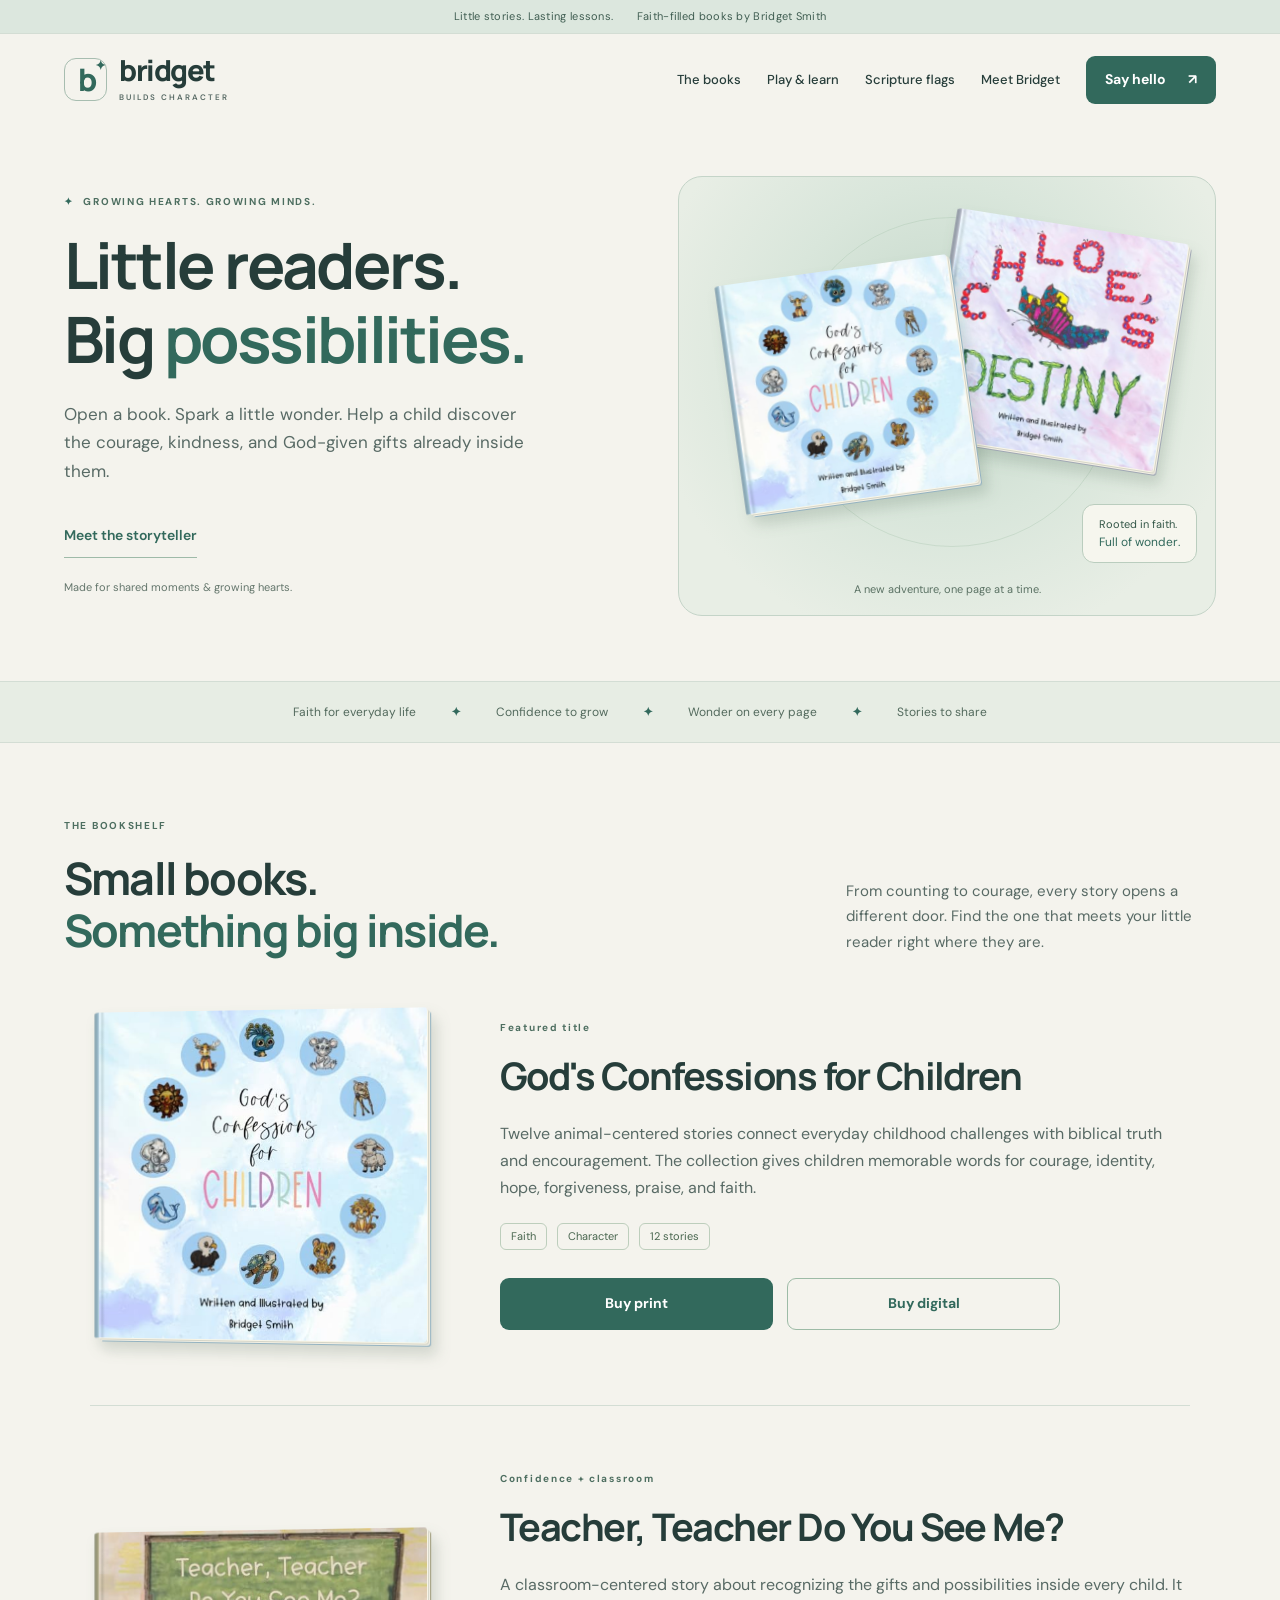
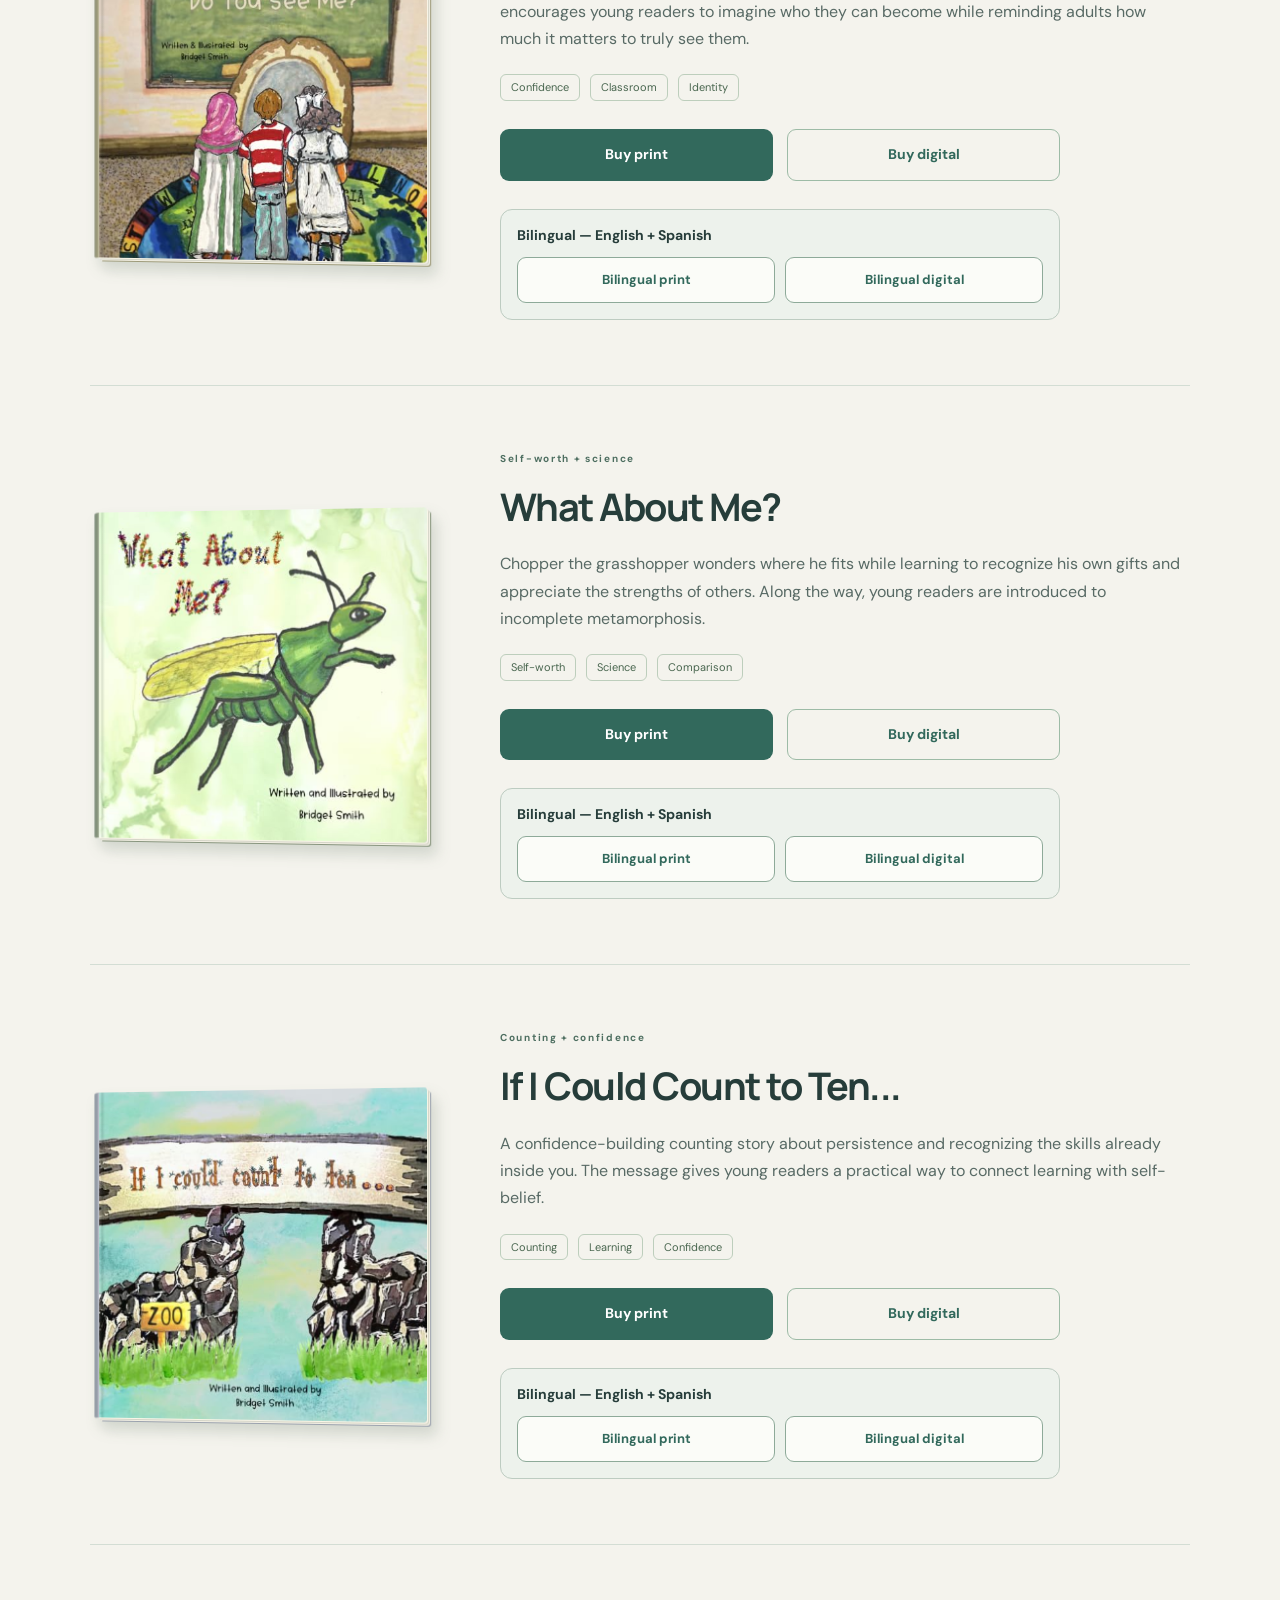
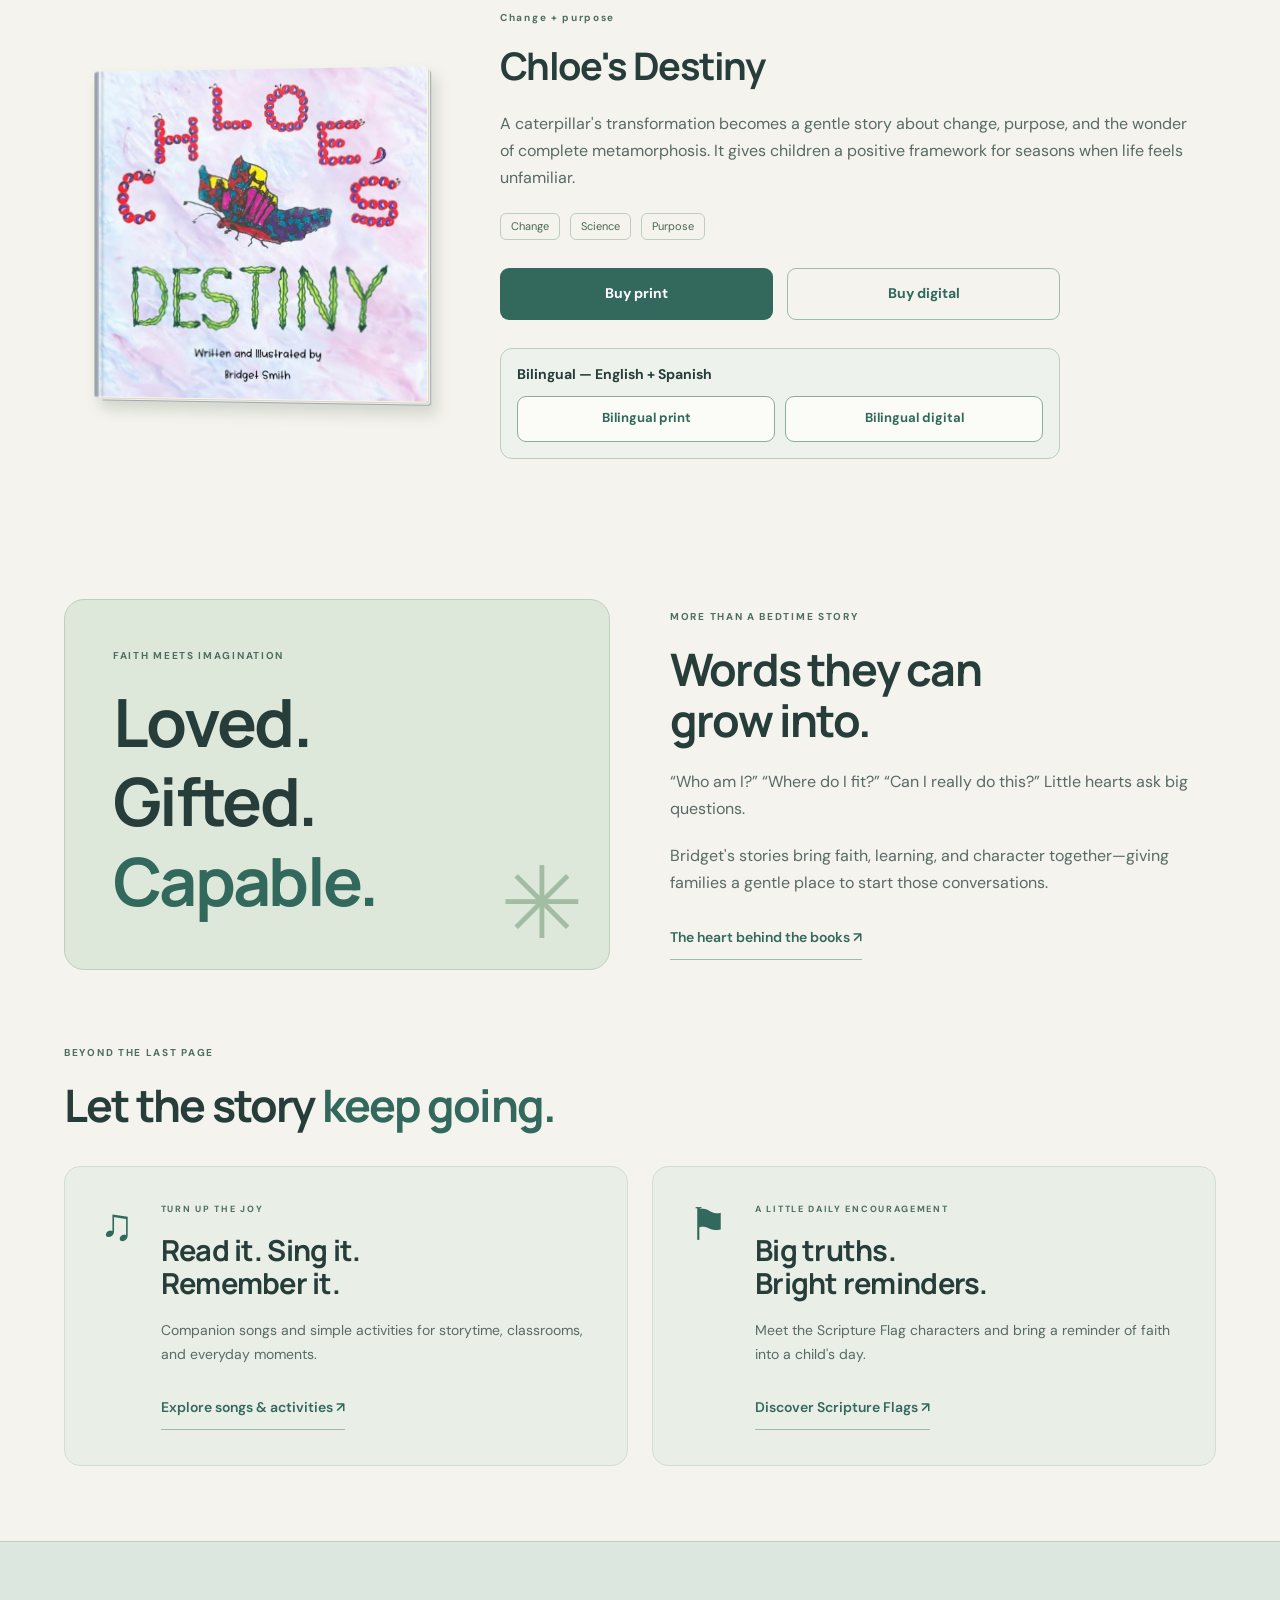
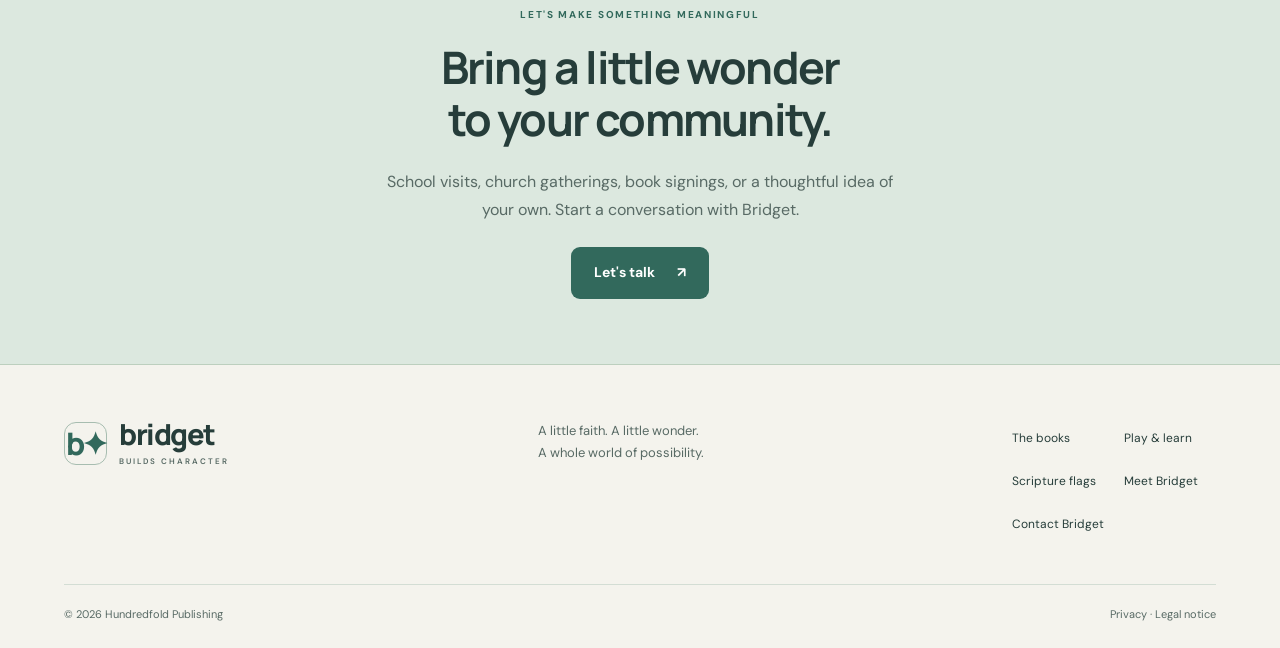
==== commit f382f79c: "Compact bilingual edition box" ====
--- a/index.html
+++ b/index.html
@@ -1 +1 @@
-<!doctype html><html lang="en"><head><meta charset="utf-8"><meta name="viewport" content="width=device-width,initial-scale=1"><title>Little readers. Big possibilities. | Bridget Builds Character</title><meta name="description" content="Stories for little readers with big possibilities. Explore faith-filled children's books, songs and Scripture Flags by Bridget Smith."><meta name="theme-color" content="#f4f3ed"><link rel="stylesheet" href="assets/style.css?v=sage-books-7"><script src="assets/app.js?v=sage-books-3" defer></script></head><body><a class="skip" href="#main">Skip to content</a><div class="announcement">Little stories. Lasting lessons. <span>Faith-filled books by Bridget Smith</span></div><header><a class="brand" href="index.html"><span class="brand-icon" aria-hidden="true">b<span>✦</span></span><span>bridget<span class="brand-sub">BUILDS CHARACTER</span></span></a><button class="menu" aria-label="Toggle navigation" aria-expanded="false" aria-controls="nav">Menu +</button><nav id="nav"><a href="#books">The books</a><a href="activities.html">Play & learn</a><a href="scripture-flags.html">Scripture flags</a><a href="about.html">Meet Bridget</a><a class="button small" href="contact.html">Say hello <span>↗</span></a></nav></header><main id="main"><section class="hero"><div class="hero-copy"><div class="eyebrow"><span class="tiny-star">✦</span> GROWING HEARTS. GROWING MINDS.</div><h1>Little readers.<br>Big <em>possibilities.</em></h1><p>Open a book. Spark a little wonder. Help a child discover the courage, kindness, and God-given gifts already inside them.</p><div class="actions"><a class="text-link" href="about.html">Meet the storyteller</a></div><div class="hero-note">Made for shared moments & growing hearts.</div></div><div class="hero-art"><span class="hero-spark" aria-hidden="true">✳</span><div class="art-circle"></div><span class="book-object hero-book back" style="--binding:#b6bac9"><img src="assets/0998240729.jpg" alt="Chloe's Destiny book cover"></span><span class="book-object hero-book front" style="--binding:#a7c7d9"><img src="assets/B0D6RMJ539.jpg" alt="God's Confessions for Children book cover"></span><div class="round-note">Rooted in faith.<br><em>Full of wonder.</em></div><span class="art-caption">A new adventure, one page at a time.</span></div></section><div class="ribbon"><span>Faith for everyday life</span><b>✦</b><span>Confidence to grow</span><b>✦</b><span>Wonder on every page</span><b>✦</b><span>Stories to share</span></div><section class="section home-books" id="books"><div class="section-heading"><div><div class="eyebrow">THE BOOKSHELF</div><h2>Small books.<br><em>Something big inside.</em></h2></div><p>From counting to courage, every story opens a different door. Find the one that meets your little reader right where they are.</p></div><div class="home-book-list"><article class="book-detail home-book" id="gods-confessions"><div class="cover"><span class="book-object" style="--binding:#a7c7d9"><img loading="lazy" src="assets/B0D6RMJ539.jpg" alt="God's Confessions for Children book cover"></span></div><div class="home-book-copy"><span class="eyebrow">Featured title</span><h2>God's Confessions for Children</h2><p>Twelve animal-centered stories connect everyday childhood challenges with biblical truth and encouragement. The collection gives children memorable words for courage, identity, hope, forgiveness, praise, and faith.</p><div class="tags"><span class="tag">Faith</span><span class="tag">Character</span><span class="tag green">12 stories</span></div><div class="actions"><a class="btn btn-primary" href="https://www.amazon.com/Gods-Confessions-Children-Bridget-Smith/dp/B0D6RMJ539/" target="_blank" rel="noopener">Buy print</a><a class="btn btn-outline" href="https://www.amazon.com/Gods-Confessions-Children-Bridget-Smith-ebook/dp/B0D2NT28PY" target="_blank" rel="noopener">Buy digital</a></div></div></article><article class="book-detail home-book" id="teacher"><div class="cover"><span class="book-object" style="--binding:#b3ac87"><img loading="lazy" src="assets/0998240745.jpg" alt="Teacher, Teacher Do You See Me? book cover"></span></div><div class="home-book-copy"><span class="eyebrow">Confidence + classroom</span><h2>Teacher, Teacher Do You See Me?</h2><p>A classroom-centered story about recognizing the gifts and possibilities inside every child. It encourages young readers to imagine who they can become while reminding adults how much it matters to truly see them.</p><div class="tags"><span class="tag">Confidence</span><span class="tag green">Classroom</span><span class="tag">Identity</span></div><div class="actions"><a class="btn btn-primary" href="https://www.amazon.com/Teacher-Do-You-See-Me/dp/0998240745/" target="_blank" rel="noopener">Buy print</a><a class="btn btn-outline" href="https://www.amazon.com/Teacher-Do-You-See-Me-ebook/dp/B09BDMDSD7" target="_blank" rel="noopener">Buy digital</a></div><div class="edition-box bilingual-box"><div class="edition-label"><strong>Bilingual edition — English + Spanish</strong><span>Separate from the English edition above.</span></div><div class="edition-links"><a class="edition-btn" href="https://www.amazon.com/Teacher-You-See-English-Spanish/dp/099824077X/" target="_blank" rel="noopener">Bilingual print</a><a class="edition-btn" href="https://www.amazon.com/Teacher-You-See-English-Spanish-ebook/dp/B0B7ZWPQXH/" target="_blank" rel="noopener">Bilingual digital</a></div></div></div></article><article class="book-detail home-book" id="what-about-me"><div class="cover"><span class="book-object" style="--binding:#99a58a"><img loading="lazy" src="assets/0998240710.jpg" alt="What About Me? book cover"></span></div><div class="home-book-copy"><span class="eyebrow">Self-worth + science</span><h2>What About Me?</h2><p>Chopper the grasshopper wonders where he fits while learning to recognize his own gifts and appreciate the strengths of others. Along the way, young readers are introduced to incomplete metamorphosis.</p><div class="tags"><span class="tag">Self-worth</span><span class="tag green">Science</span><span class="tag">Comparison</span></div><div class="actions"><a class="btn btn-primary" href="https://www.amazon.com/What-About-Me-Concepts-Character/dp/0998240710/" target="_blank" rel="noopener">Buy print</a><a class="btn btn-outline" href="https://www.amazon.com/What-About-Concepts-Character-Book-ebook/dp/B07X5TVC2D" target="_blank" rel="noopener">Buy digital</a></div><div class="edition-box bilingual-box"><div class="edition-label"><strong>Bilingual edition — English + Spanish</strong><span>Separate from the English edition above.</span></div><div class="edition-links"><a class="edition-btn" href="https://www.amazon.com/What-About-Me-English-Spanish/dp/0998240796/" target="_blank" rel="noopener">Bilingual print</a><a class="edition-btn" href="https://www.amazon.com/What-About-Me-English-Spanish-ebook/dp/B0BL5LPH23" target="_blank" rel="noopener">Bilingual digital</a></div></div></div></article><article class="book-detail home-book" id="count-to-ten"><div class="cover"><span class="book-object" style="--binding:#b0b4c2"><img loading="lazy" src="assets/0998240737.jpg" alt="If I Could Count to Ten... book cover"></span></div><div class="home-book-copy"><span class="eyebrow">Counting + confidence</span><h2>If I Could Count to Ten...</h2><p>A confidence-building counting story about persistence and recognizing the skills already inside you. The message gives young readers a practical way to connect learning with self-belief.</p><div class="tags"><span class="tag">Counting</span><span class="tag green">Learning</span><span class="tag">Confidence</span></div><div class="actions"><a class="btn btn-primary" href="https://www.amazon.com/If-I-Could-Count-Ten/dp/0998240737/" target="_blank" rel="noopener">Buy print</a><a class="btn btn-outline" href="https://www.amazon.com/If-I-Could-Count-Ten-ebook/dp/B0916NF6K6" target="_blank" rel="noopener">Buy digital</a></div><div class="edition-box bilingual-box"><div class="edition-label"><strong>Bilingual edition — English + Spanish</strong><span>Separate from the English edition above.</span></div><div class="edition-links"><a class="edition-btn" href="https://www.amazon.com/Could-Count-Ten-English-Spanish/dp/0998240753/" target="_blank" rel="noopener">Bilingual print</a><a class="edition-btn" href="https://www.amazon.com/Could-Count-Ten-English-Spanish-ebook/dp/B0B845TYWD" target="_blank" rel="noopener">Bilingual digital</a></div></div></div></article><article class="book-detail home-book" id="chloes-destiny"><div class="cover"><span class="book-object" style="--binding:#b6bac9"><img loading="lazy" src="assets/0998240729.jpg" alt="Chloe's Destiny book cover"></span></div><div class="home-book-copy"><span class="eyebrow">Change + purpose</span><h2>Chloe's Destiny</h2><p>A caterpillar's transformation becomes a gentle story about change, purpose, and the wonder of complete metamorphosis. It gives children a positive framework for seasons when life feels unfamiliar.</p><div class="tags"><span class="tag">Change</span><span class="tag green">Science</span><span class="tag">Purpose</span></div><div class="actions"><a class="btn btn-primary" href="https://www.amazon.com/Chloes-Destiny-Concepts-Character-Book/dp/0998240729/" target="_blank" rel="noopener">Buy print</a><a class="btn btn-outline" href="https://www.amazon.com/Chloes-Destiny-Concepts-Character-Book-ebook/dp/B0915FP6ZJ" target="_blank" rel="noopener">Buy digital</a></div><div class="edition-box bilingual-box"><div class="edition-label"><strong>Bilingual edition — English + Spanish</strong><span>Separate from the English edition above.</span></div><div class="edition-links"><a class="edition-btn" href="https://www.amazon.com/Chloes-Destiny-English-Spanish-Bridget/dp/0998240788/" target="_blank" rel="noopener">Bilingual print</a><a class="edition-btn" href="https://www.amazon.com/Chloes-Destiny-English-Spanish-Bridget-ebook/dp/B0BJCD9SPW" target="_blank" rel="noopener">Bilingual digital</a></div></div></div></article></div></section><section class="story-section"><div class="story-art"><span class="eyebrow">FAITH MEETS IMAGINATION</span><div class="big-word">Loved.<br>Gifted.<br><em>Capable.</em></div><span class="story-star" aria-hidden="true">✳</span></div><div class="story-copy"><div class="eyebrow">MORE THAN A BEDTIME STORY</div><h2>Words they can<br>grow into.</h2><p>“Who am I?” “Where do I fit?” “Can I really do this?” Little hearts ask big questions.</p><p>Bridget's stories bring faith, learning, and character together—giving families a gentle place to start those conversations.</p><a class="text-link" href="about.html">The heart behind the books ↗</a></div></section><section class="section play-section"><div class="section-heading"><div><div class="eyebrow">BEYOND THE LAST PAGE</div><h2>Let the story <em>keep going.</em></h2></div></div><div class="play-grid"><a href="activities.html" class="play-card peach"><span class="play-symbol" aria-hidden="true">♫</span><div><span class="eyebrow">TURN UP THE JOY</span><h3>Read it. Sing it.<br>Remember it.</h3><p>Companion songs and simple activities for storytime, classrooms, and everyday moments.</p><span class="text-link">Explore songs & activities ↗</span></div></a><a href="scripture-flags.html" class="play-card green"><span class="play-symbol" aria-hidden="true">⚑</span><div><span class="eyebrow">A LITTLE DAILY ENCOURAGEMENT</span><h3>Big truths.<br>Bright reminders.</h3><p>Meet the Scripture Flag characters and bring a reminder of faith into a child's day.</p><span class="text-link">Discover Scripture Flags ↗</span></div></a></div></section><section class="invitation"><span class="eyebrow">LET'S MAKE SOMETHING MEANINGFUL</span><h2>Bring a little wonder<br>to your community.</h2><p>School visits, church gatherings, book signings, or a thoughtful idea of your own. Start a conversation with Bridget.</p><a class="button light" href="contact.html">Let's talk <span>↗</span></a></section></main><footer><div class="footer-top"><a class="brand" href="index.html"><span class="brand-icon">b✦</span><span>bridget<span class="brand-sub">BUILDS CHARACTER</span></span></a><p>A little faith. A little wonder.<br>A whole world of possibility.</p><div><a href="#books">The books</a><a href="activities.html">Play & learn</a><a href="scripture-flags.html">Scripture flags</a><a href="about.html">Meet Bridget</a><a href="contact.html">Contact Bridget</a></div></div><div class="footer-bottom"><span>© 2026 Hundredfold Publishing</span><span><a href="privacy-policy.html">Privacy</a> · <a href="legal-notice.html">Legal notice</a></span></div></footer></body></html>+<!doctype html><html lang="en"><head><meta charset="utf-8"><meta name="viewport" content="width=device-width,initial-scale=1"><title>Little readers. Big possibilities. | Bridget Builds Character</title><meta name="description" content="Stories for little readers with big possibilities. Explore faith-filled children's books, songs and Scripture Flags by Bridget Smith."><meta name="theme-color" content="#f4f3ed"><link rel="stylesheet" href="assets/style.css?v=sage-books-8"><script src="assets/app.js?v=sage-books-3" defer></script></head><body><a class="skip" href="#main">Skip to content</a><div class="announcement">Little stories. Lasting lessons. <span>Faith-filled books by Bridget Smith</span></div><header><a class="brand" href="index.html"><span class="brand-icon" aria-hidden="true">b<span>✦</span></span><span>bridget<span class="brand-sub">BUILDS CHARACTER</span></span></a><button class="menu" aria-label="Toggle navigation" aria-expanded="false" aria-controls="nav">Menu +</button><nav id="nav"><a href="#books">The books</a><a href="activities.html">Play & learn</a><a href="scripture-flags.html">Scripture flags</a><a href="about.html">Meet Bridget</a><a class="button small" href="contact.html">Say hello <span>↗</span></a></nav></header><main id="main"><section class="hero"><div class="hero-copy"><div class="eyebrow"><span class="tiny-star">✦</span> GROWING HEARTS. GROWING MINDS.</div><h1>Little readers.<br>Big <em>possibilities.</em></h1><p>Open a book. Spark a little wonder. Help a child discover the courage, kindness, and God-given gifts already inside them.</p><div class="actions"><a class="text-link" href="about.html">Meet the storyteller</a></div><div class="hero-note">Made for shared moments & growing hearts.</div></div><div class="hero-art"><span class="hero-spark" aria-hidden="true">✳</span><div class="art-circle"></div><span class="book-object hero-book back" style="--binding:#b6bac9"><img src="assets/0998240729.jpg" alt="Chloe's Destiny book cover"></span><span class="book-object hero-book front" style="--binding:#a7c7d9"><img src="assets/B0D6RMJ539.jpg" alt="God's Confessions for Children book cover"></span><div class="round-note">Rooted in faith.<br><em>Full of wonder.</em></div><span class="art-caption">A new adventure, one page at a time.</span></div></section><div class="ribbon"><span>Faith for everyday life</span><b>✦</b><span>Confidence to grow</span><b>✦</b><span>Wonder on every page</span><b>✦</b><span>Stories to share</span></div><section class="section home-books" id="books"><div class="section-heading"><div><div class="eyebrow">THE BOOKSHELF</div><h2>Small books.<br><em>Something big inside.</em></h2></div><p>From counting to courage, every story opens a different door. Find the one that meets your little reader right where they are.</p></div><div class="home-book-list"><article class="book-detail home-book" id="gods-confessions"><div class="cover"><span class="book-object" style="--binding:#a7c7d9"><img loading="lazy" src="assets/B0D6RMJ539.jpg" alt="God's Confessions for Children book cover"></span></div><div class="home-book-copy"><span class="eyebrow">Featured title</span><h2>God's Confessions for Children</h2><p>Twelve animal-centered stories connect everyday childhood challenges with biblical truth and encouragement. The collection gives children memorable words for courage, identity, hope, forgiveness, praise, and faith.</p><div class="tags"><span class="tag">Faith</span><span class="tag">Character</span><span class="tag green">12 stories</span></div><div class="actions"><a class="btn btn-primary" href="https://www.amazon.com/Gods-Confessions-Children-Bridget-Smith/dp/B0D6RMJ539/" target="_blank" rel="noopener">Buy print</a><a class="btn btn-outline" href="https://www.amazon.com/Gods-Confessions-Children-Bridget-Smith-ebook/dp/B0D2NT28PY" target="_blank" rel="noopener">Buy digital</a></div></div></article><article class="book-detail home-book" id="teacher"><div class="cover"><span class="book-object" style="--binding:#b3ac87"><img loading="lazy" src="assets/0998240745.jpg" alt="Teacher, Teacher Do You See Me? book cover"></span></div><div class="home-book-copy"><span class="eyebrow">Confidence + classroom</span><h2>Teacher, Teacher Do You See Me?</h2><p>A classroom-centered story about recognizing the gifts and possibilities inside every child. It encourages young readers to imagine who they can become while reminding adults how much it matters to truly see them.</p><div class="tags"><span class="tag">Confidence</span><span class="tag green">Classroom</span><span class="tag">Identity</span></div><div class="actions"><a class="btn btn-primary" href="https://www.amazon.com/Teacher-Do-You-See-Me/dp/0998240745/" target="_blank" rel="noopener">Buy print</a><a class="btn btn-outline" href="https://www.amazon.com/Teacher-Do-You-See-Me-ebook/dp/B09BDMDSD7" target="_blank" rel="noopener">Buy digital</a></div><div class="edition-box bilingual-box"><div class="edition-label"><strong>Bilingual — English + Spanish</strong></div><div class="edition-links"><a class="edition-btn" href="https://www.amazon.com/Teacher-You-See-English-Spanish/dp/099824077X/" target="_blank" rel="noopener">Bilingual print</a><a class="edition-btn" href="https://www.amazon.com/Teacher-You-See-English-Spanish-ebook/dp/B0B7ZWPQXH/" target="_blank" rel="noopener">Bilingual digital</a></div></div></div></article><article class="book-detail home-book" id="what-about-me"><div class="cover"><span class="book-object" style="--binding:#99a58a"><img loading="lazy" src="assets/0998240710.jpg" alt="What About Me? book cover"></span></div><div class="home-book-copy"><span class="eyebrow">Self-worth + science</span><h2>What About Me?</h2><p>Chopper the grasshopper wonders where he fits while learning to recognize his own gifts and appreciate the strengths of others. Along the way, young readers are introduced to incomplete metamorphosis.</p><div class="tags"><span class="tag">Self-worth</span><span class="tag green">Science</span><span class="tag">Comparison</span></div><div class="actions"><a class="btn btn-primary" href="https://www.amazon.com/What-About-Me-Concepts-Character/dp/0998240710/" target="_blank" rel="noopener">Buy print</a><a class="btn btn-outline" href="https://www.amazon.com/What-About-Concepts-Character-Book-ebook/dp/B07X5TVC2D" target="_blank" rel="noopener">Buy digital</a></div><div class="edition-box bilingual-box"><div class="edition-label"><strong>Bilingual — English + Spanish</strong></div><div class="edition-links"><a class="edition-btn" href="https://www.amazon.com/What-About-Me-English-Spanish/dp/0998240796/" target="_blank" rel="noopener">Bilingual print</a><a class="edition-btn" href="https://www.amazon.com/What-About-Me-English-Spanish-ebook/dp/B0BL5LPH23" target="_blank" rel="noopener">Bilingual digital</a></div></div></div></article><article class="book-detail home-book" id="count-to-ten"><div class="cover"><span class="book-object" style="--binding:#b0b4c2"><img loading="lazy" src="assets/0998240737.jpg" alt="If I Could Count to Ten... book cover"></span></div><div class="home-book-copy"><span class="eyebrow">Counting + confidence</span><h2>If I Could Count to Ten...</h2><p>A confidence-building counting story about persistence and recognizing the skills already inside you. The message gives young readers a practical way to connect learning with self-belief.</p><div class="tags"><span class="tag">Counting</span><span class="tag green">Learning</span><span class="tag">Confidence</span></div><div class="actions"><a class="btn btn-primary" href="https://www.amazon.com/If-I-Could-Count-Ten/dp/0998240737/" target="_blank" rel="noopener">Buy print</a><a class="btn btn-outline" href="https://www.amazon.com/If-I-Could-Count-Ten-ebook/dp/B0916NF6K6" target="_blank" rel="noopener">Buy digital</a></div><div class="edition-box bilingual-box"><div class="edition-label"><strong>Bilingual — English + Spanish</strong></div><div class="edition-links"><a class="edition-btn" href="https://www.amazon.com/Could-Count-Ten-English-Spanish/dp/0998240753/" target="_blank" rel="noopener">Bilingual print</a><a class="edition-btn" href="https://www.amazon.com/Could-Count-Ten-English-Spanish-ebook/dp/B0B845TYWD" target="_blank" rel="noopener">Bilingual digital</a></div></div></div></article><article class="book-detail home-book" id="chloes-destiny"><div class="cover"><span class="book-object" style="--binding:#b6bac9"><img loading="lazy" src="assets/0998240729.jpg" alt="Chloe's Destiny book cover"></span></div><div class="home-book-copy"><span class="eyebrow">Change + purpose</span><h2>Chloe's Destiny</h2><p>A caterpillar's transformation becomes a gentle story about change, purpose, and the wonder of complete metamorphosis. It gives children a positive framework for seasons when life feels unfamiliar.</p><div class="tags"><span class="tag">Change</span><span class="tag green">Science</span><span class="tag">Purpose</span></div><div class="actions"><a class="btn btn-primary" href="https://www.amazon.com/Chloes-Destiny-Concepts-Character-Book/dp/0998240729/" target="_blank" rel="noopener">Buy print</a><a class="btn btn-outline" href="https://www.amazon.com/Chloes-Destiny-Concepts-Character-Book-ebook/dp/B0915FP6ZJ" target="_blank" rel="noopener">Buy digital</a></div><div class="edition-box bilingual-box"><div class="edition-label"><strong>Bilingual — English + Spanish</strong></div><div class="edition-links"><a class="edition-btn" href="https://www.amazon.com/Chloes-Destiny-English-Spanish-Bridget/dp/0998240788/" target="_blank" rel="noopener">Bilingual print</a><a class="edition-btn" href="https://www.amazon.com/Chloes-Destiny-English-Spanish-Bridget-ebook/dp/B0BJCD9SPW" target="_blank" rel="noopener">Bilingual digital</a></div></div></div></article></div></section><section class="story-section"><div class="story-art"><span class="eyebrow">FAITH MEETS IMAGINATION</span><div class="big-word">Loved.<br>Gifted.<br><em>Capable.</em></div><span class="story-star" aria-hidden="true">✳</span></div><div class="story-copy"><div class="eyebrow">MORE THAN A BEDTIME STORY</div><h2>Words they can<br>grow into.</h2><p>“Who am I?” “Where do I fit?” “Can I really do this?” Little hearts ask big questions.</p><p>Bridget's stories bring faith, learning, and character together—giving families a gentle place to start those conversations.</p><a class="text-link" href="about.html">The heart behind the books ↗</a></div></section><section class="section play-section"><div class="section-heading"><div><div class="eyebrow">BEYOND THE LAST PAGE</div><h2>Let the story <em>keep going.</em></h2></div></div><div class="play-grid"><a href="activities.html" class="play-card peach"><span class="play-symbol" aria-hidden="true">♫</span><div><span class="eyebrow">TURN UP THE JOY</span><h3>Read it. Sing it.<br>Remember it.</h3><p>Companion songs and simple activities for storytime, classrooms, and everyday moments.</p><span class="text-link">Explore songs & activities ↗</span></div></a><a href="scripture-flags.html" class="play-card green"><span class="play-symbol" aria-hidden="true">⚑</span><div><span class="eyebrow">A LITTLE DAILY ENCOURAGEMENT</span><h3>Big truths.<br>Bright reminders.</h3><p>Meet the Scripture Flag characters and bring a reminder of faith into a child's day.</p><span class="text-link">Discover Scripture Flags ↗</span></div></a></div></section><section class="invitation"><span class="eyebrow">LET'S MAKE SOMETHING MEANINGFUL</span><h2>Bring a little wonder<br>to your community.</h2><p>School visits, church gatherings, book signings, or a thoughtful idea of your own. Start a conversation with Bridget.</p><a class="button light" href="contact.html">Let's talk <span>↗</span></a></section></main><footer><div class="footer-top"><a class="brand" href="index.html"><span class="brand-icon">b✦</span><span>bridget<span class="brand-sub">BUILDS CHARACTER</span></span></a><p>A little faith. A little wonder.<br>A whole world of possibility.</p><div><a href="#books">The books</a><a href="activities.html">Play & learn</a><a href="scripture-flags.html">Scripture flags</a><a href="about.html">Meet Bridget</a><a href="contact.html">Contact Bridget</a></div></div><div class="footer-bottom"><span>© 2026 Hundredfold Publishing</span><span><a href="privacy-policy.html">Privacy</a> · <a href="legal-notice.html">Legal notice</a></span></div></footer></body></html>
--- a/assets/style.css
+++ b/assets/style.css
@@ -58,3 +58,22 @@
   .home-book-list .cover img{max-height:300px}
   .home-book-list .home-book-copy h2{font-size:30px}
 }
+
+/* Bilingual purchase box */
+.bilingual-box{margin-top:28px;max-width:560px;padding:16px;border:1px solid #bdccc1;border-radius:12px;background:#edf2ec}
+.edition-label{display:flex;flex-direction:column;gap:2px;margin-bottom:12px}
+.edition-label strong{font-size:14px;line-height:1.35;color:var(--ink)}
+.edition-label span{font-size:11px;line-height:1.45;color:var(--muted)}
+.bilingual-box .edition-links{display:grid;grid-template-columns:repeat(2,minmax(0,1fr));gap:10px;margin-top:0}
+.edition-btn{display:flex;align-items:center;justify-content:center;min-height:46px;padding:10px 12px;border:1px solid #8eaa99;border-radius:9px;background:#fbfcf8;color:var(--coral);font-size:13px;font-weight:700;line-height:1.25;text-align:center;transition:background .2s,border-color .2s}
+.edition-btn:hover{background:#ffffff;border-color:#6f917d}
+@media(max-width:800px){
+  .bilingual-box{margin-top:28px;padding:15px;border-radius:11px}
+  .edition-label strong{font-size:15px}
+  .edition-label span{font-size:12px}
+  .bilingual-box .edition-links{gap:10px}
+  .edition-btn{min-height:50px;font-size:13px;padding:10px 8px}
+}
+@media(max-width:380px){
+  .bilingual-box .edition-links{grid-template-columns:1fr}
+}
